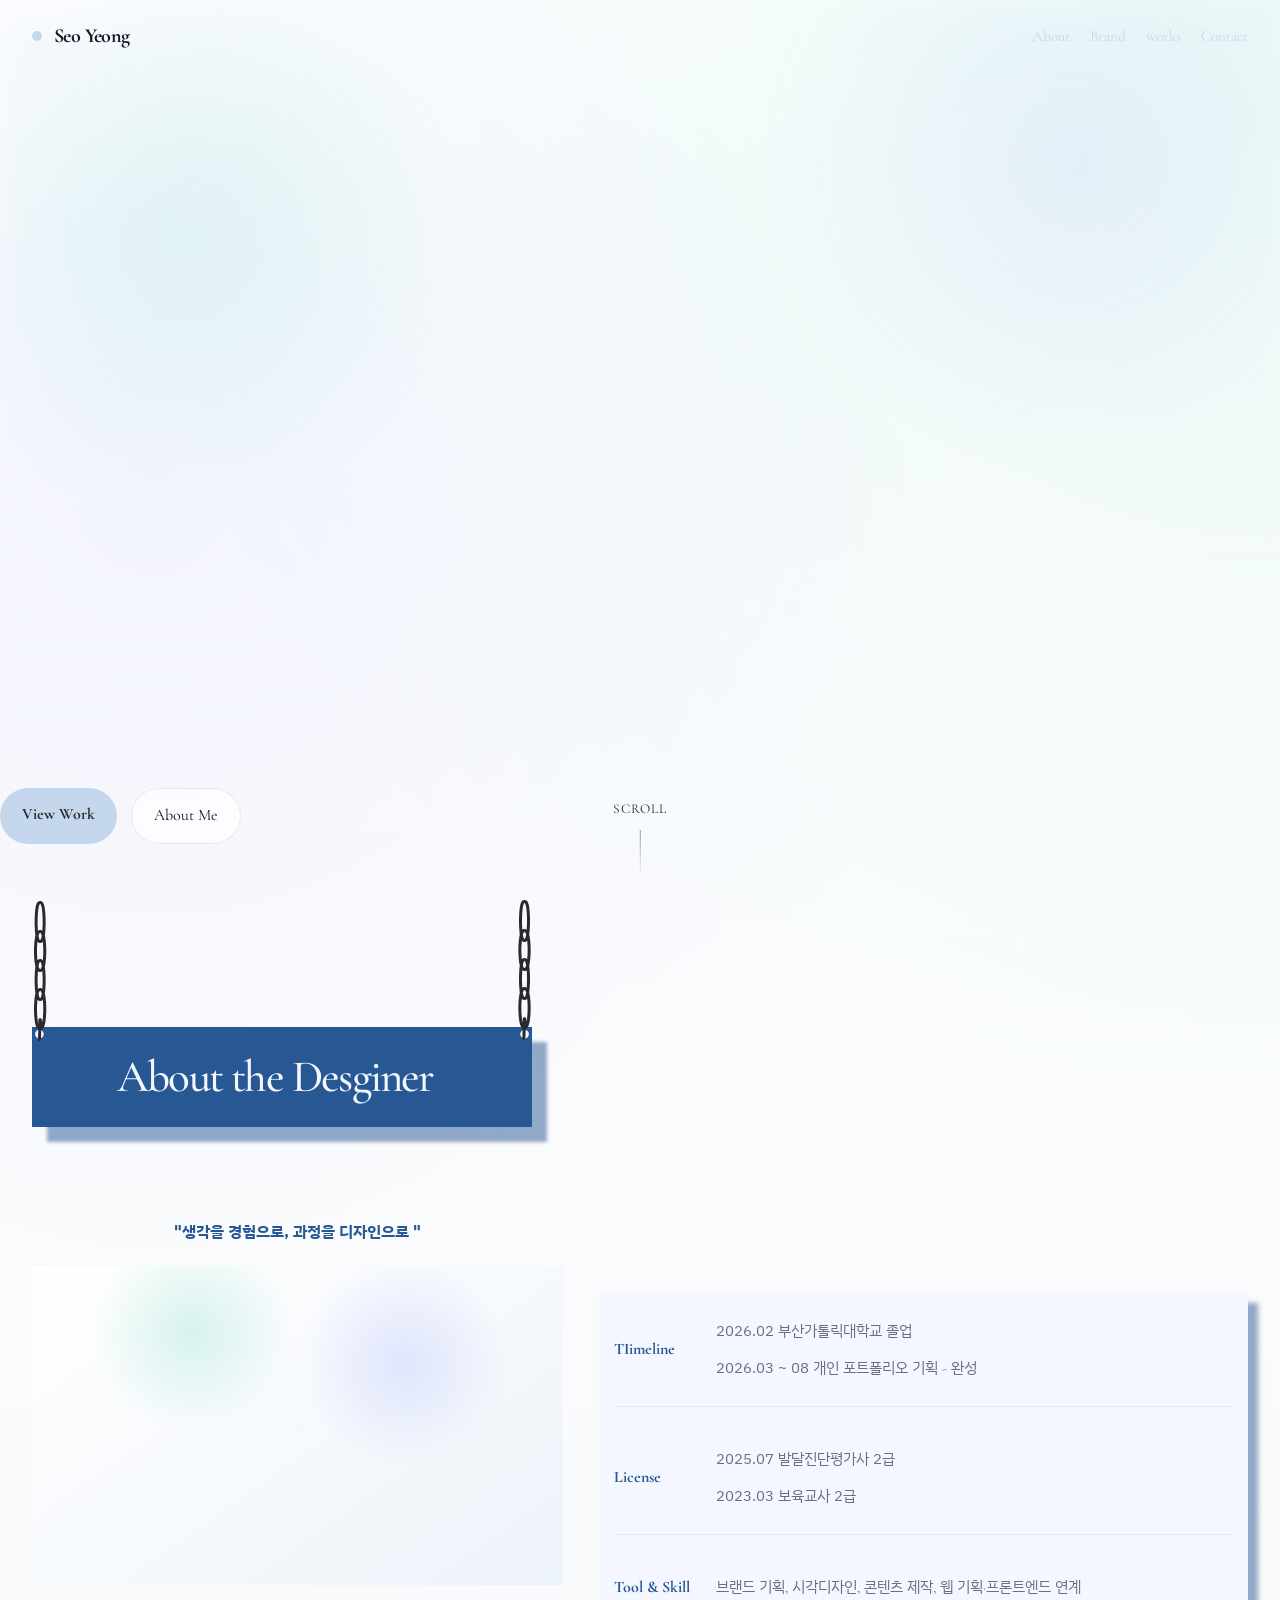
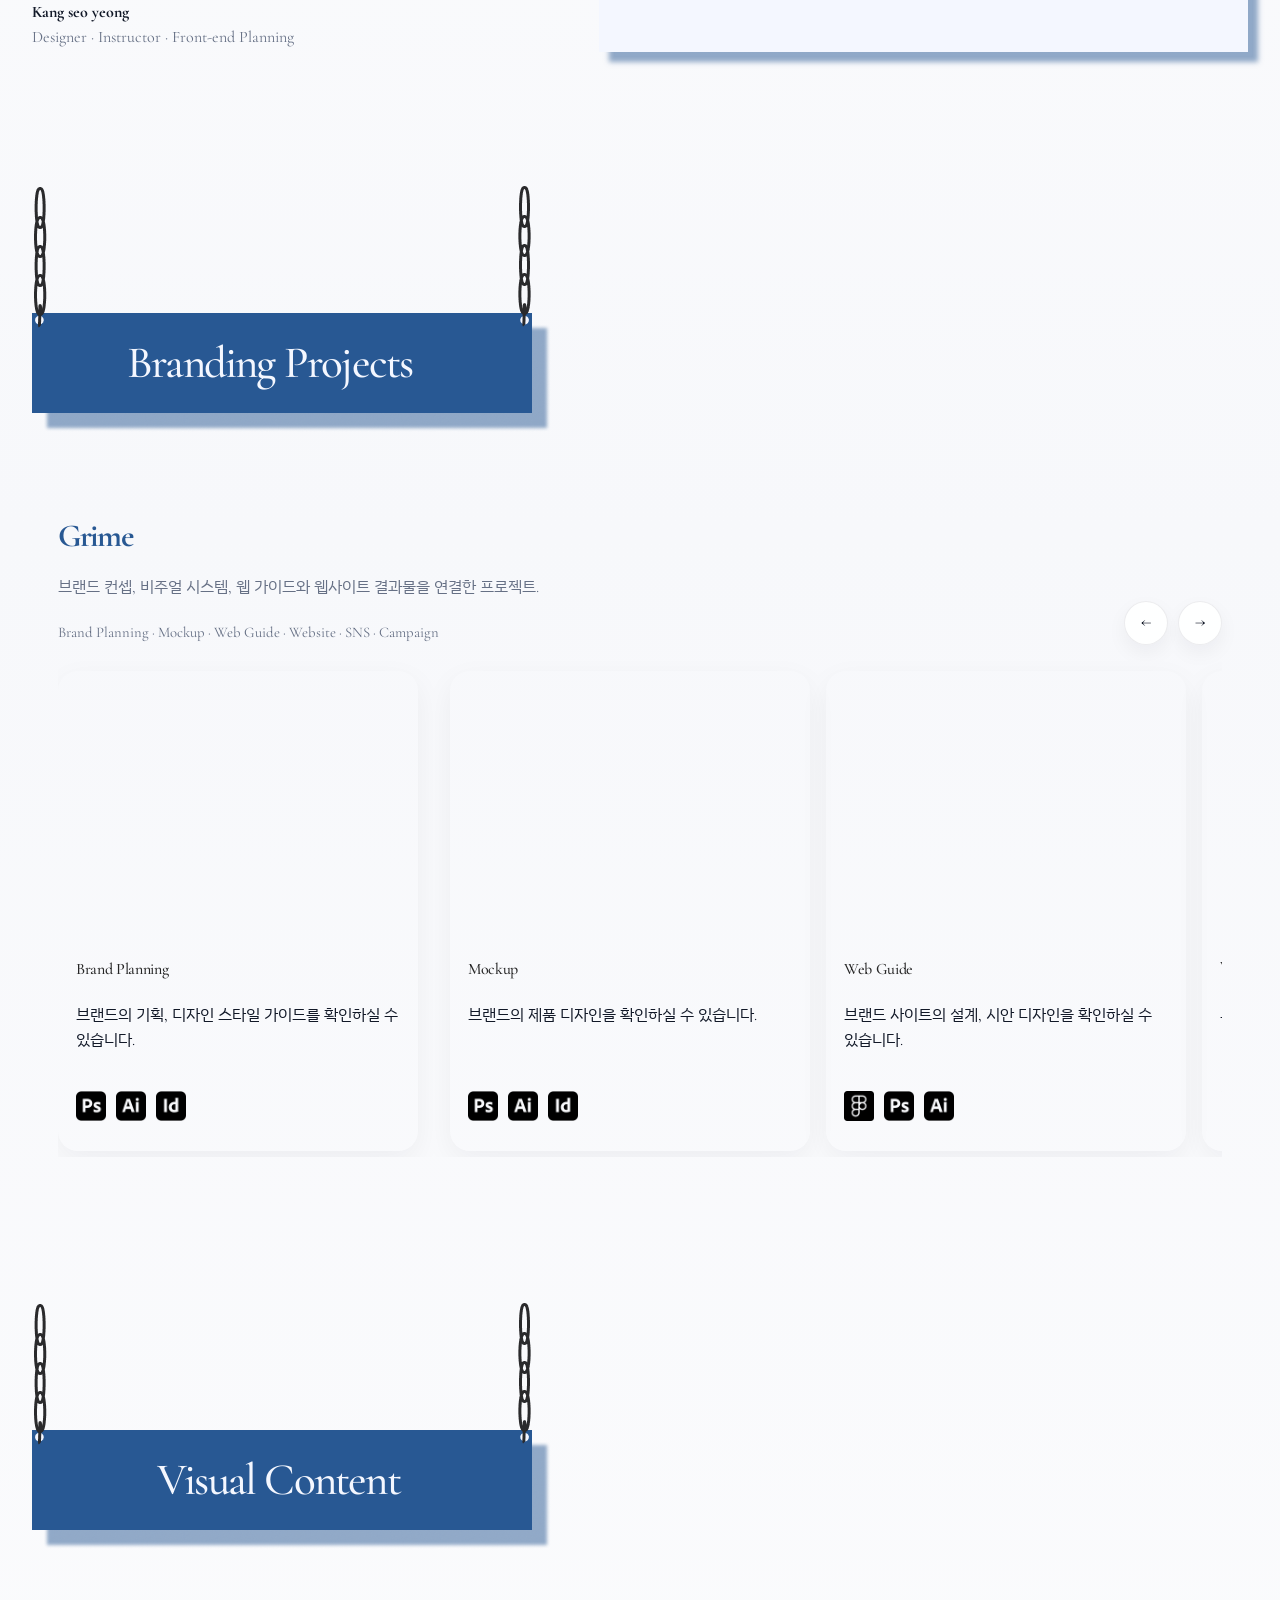
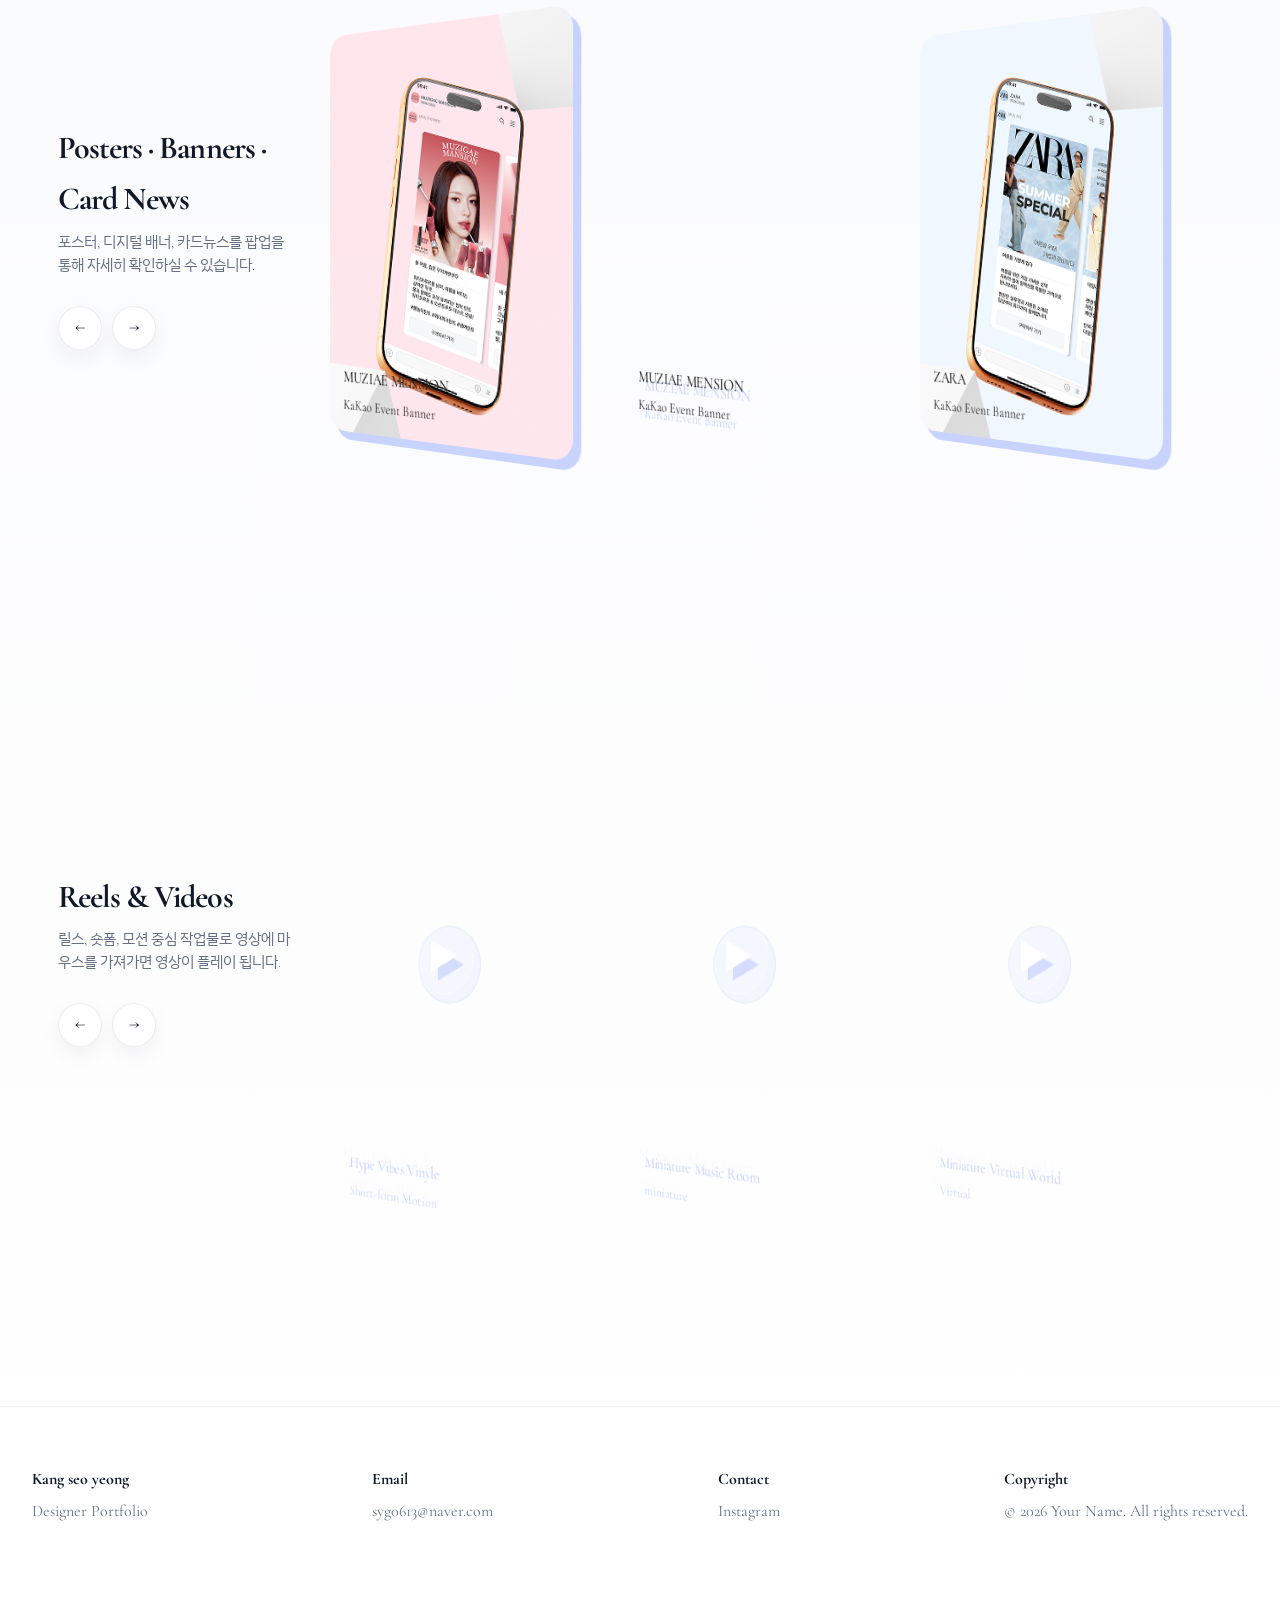
==== index.html @ 5f225614 "0812_3" ====
<!DOCTYPE html>
<html lang="ko">

<head>
  <meta charset="UTF-8" />
  <meta name="viewport" content="width=device-width, initial-scale=1.0" />
  <title>Portfolio</title>
  <link rel="shortcut icon" href="./assets/img/index/favicon.svg" type="image/x-icon">
  <link rel="stylesheet" href="assets/css/style.css">
  <link rel="preconnect" href="https://fonts.googleapis.com">
  <link rel="preconnect" href="https://fonts.gstatic.com" crossorigin>
  <link href="https://fonts.googleapis.com/css2?family=Cormorant+Garamond:ital,wght@0,300..700;1,300..700&family=IBM+Plex+Sans+KR&display=swap" rel="stylesheet">
</head>

<body>
  <header class="site-header" id="siteHeader">
    <nav class="nav">
      <a href="#hero" class="brand">Seo Yeong</a>
      <div class="nav-links">
        <a href="#about">About</a>
        <a href="#branding">Brand</a>
        <a href="#works">works</a>
        <a href="#contact">Contact</a>
      </div>
    </nav>
  </header>

  <main>
    <section class="hero" id="hero">
      <video class="hero-video" autoplay muted loop playsinline preload="metadata">
        <source src="./video/main.mp4" type="video/mp4" />
      </video>
      <div class="hero-inner">
        <div class="hero-actions">
          <a class="btn btn-primary" href="#branding">View Work</a>
          <a class="btn btn-secondary" href="#about">About Me</a>
        </div>
      </div>

      <div class="scroll-indicator">Scroll</div>
    </section>

    <section class="section" id="about">
      <div class="container">
        <div class="section-head reveal reveal-scale  title_bg">
          <div>
            <!-- <span class="eyebrow">이력과 기능을 함께 보여주는 소개 섹션</span> -->
            <h2>About the Desginer</h2>
          </div>
          <!-- <p>
            단순한 자기소개가 아니라, 경력·작업 방향·도구 역량을 동시에 보여줄 수 있도록 설계한 영역입니다.
          </p> -->
        </div>

        <div class="about-grid">
          <article class="card profile-card reveal reveal-left">
            <h4>"생각을 경험으로, 과정을 디자인으로 "</h4>
            <div class="profile-media" style="background:
                radial-gradient(circle at 30% 20%, rgba(50,199,161,0.18), transparent 22%),
                radial-gradient(circle at 70% 30%, rgba(123,140,255,0.18), transparent 24%),
                linear-gradient(145deg, #ffffff 0%, #edf3fa 100%);
                position: relative; overflow: hidden;">
              <div style="inset:18px; border:1px solid rgba(17,24,39,0.06); border-radius:22px;">
                
                <video class="thumb-video" autoplay loop muted playsinline preload="metadata">
                  <source src="./video/about.mp4" type="video/mp4" />
                </video>
              </div>
            </div>
            <div class="profile-body">
              <strong>Kang seo yeong</strong><br />
              <span style="color: var(--text-muted);">Designer · Instructor · Front-end Planning</span>
            </div>
          </article>
          <article class="card about-body reveal reveal-right">
            <div class="timeline">
              <div class="timeline-item">
                <div class="timeline-year">TIimeline</div>
                <div class="timeline-role">
                  <p><span>2026.02</span> 부산가톨릭대학교 졸업</p>
                  <p><span>2026.03 ~ 08</span> 개인 포트폴리오 기획 - 완성</p>
                </div>
              </div>
              <div class="timeline-item">
                <div class="timeline-year">License</div>
                <div class="timeline-role">
                  <p><span>2025.07</span> 발달진단평가사 <span>2</span>급</p>
                  <p><span>2023.03</span> 보육교사 <span>2</span>급</p>
                </div>
              </div>
              <div class="timeline-item">
                <div class="timeline-year">Tool & Skill</div>
                <div class="timeline-role">
                  <p>브랜드 기획, 시각디자인, 콘텐츠 제작, 웹 기획·프론트엔드 연계</p>
                </div>
              </div>
            </div>
          </article>
        </div>
      </div>
    </section>

    <section class="section" id="branding">
      <div class="container">
        <div class="section-head reveal reveal-scale title_bg">
          <div>
            <!-- <span class="eyebrow">브랜드별 한 줄 구성으로 세부 결과물을 미리 보기</span> -->
            <h2 class="title">Branding Projects</h2>
          </div>
          <!-- <p>
            각 브랜드마다 브랜드기획, 목업, 웹가이드, 웹사이트를 각각 별도 썸네일로 구성하고,
            한 줄 슬라이드 안에서 빠르게 훑어볼 수 있도록 재구성했습니다.
            <br>페이지 이동 후, 좀 더 자세한 작업 내용을 확인할 수 있습니다.
          </p> -->
        </div>

        <div class="brand-stack">
          <section class="card brand-row reveal reveal-scale">
            <div class="brand-info brand1_color">
              <!-- 브랜드별 색상  brand1_color-->

              <h3>Grime</h3>
              <p>
                브랜드 컨셉, 비주얼 시스템, 웹 가이드와 웹사이트 결과물을 연결한 프로젝트.
              </p>
              <!-- <div class="brand-meta">
                <span class="tag"><a href="#" target="_blank">Identity</a></span>
                <span class="tag"><a href="#" target="_blank">Design BX</a></span>
                <span class="tag"><a href="#" target="_blank">Web Guide</a></span>
                <span class="tag point-color"><a href="#" target="_blank">Web Site</a></span>
                <span class="tag"><a href="#" target="_blank">Video Guide</a></span>
                <span class="tag"><a href="#" target="_blank">App</a></span>
              </div> -->
            </div>

            <div>
              <div class="brand-slider-head">
                <span class="brand-slider-title">Brand Planning · Mockup · Web Guide · Website · SNS · Campaign</span>
                <div class="slider-controls">
                  <button class="slider-btn" type="button" data-slider-prev="brandTrack01">←</button>
                  <button class="slider-btn" type="button" data-slider-next="brandTrack01">→</button>
                </div>
              </div>
               <div class="brand-track slider-track" id="brandTrack01">
                <article class="thumb-card brand-thumb">
                  <a href="./brand_planning.html" target="_blank">
                    <video autoplay loop muted playsinline preload="metadata" src="./video/brand_planning.mp4"></video>

                    <!-- <a href="#" target="_blank">
                    <img src="assets/img/brand_thumbnail_sample.jpg" alt="brand">
                  </a> -->
                    <div class="thumb-overlay">
                      <strong>Brand Planning</strong>
                      <p class="thumb-explanation">브랜드의 기획, 디자인 스타일 가이드를 확인하실 수 있습니다.</p>
                      <p class="skills-icon">
                        <img src="./assets/img/index/photoshop.png" alt="icon">
                        <img src="assets/img/index/illustrator.png" alt="icon">
                        <img src="assets/img/index/indesign.png" alt="icon">
                      </p>
                    </div>
                </article>
                </a>
                <article class="thumb-card brand-thumb">
                  <!-- <video class="thumb-video" autoplay muted loop playsinline><source src="assets/brand-02-mockup.mp4" type="video/mp4" /></video> -->
                  <a href="./mockup.html" target="_blank">
                    <video autoplay loop muted playsinline preload="metadata" src="./video/mockup.mp4"></video>
                    <div class="thumb-overlay">
                      <strong>Mockup</strong>
                      <p class="thumb-explanation">브랜드의 제품 디자인을 확인하실 수 있습니다.</p>
                      <p class="skills-icon">
                        <img src="assets/img/index/photoshop.png" alt="icon">
                        <img src="assets/img/index/illustrator.png" alt="icon">
                        <img src="assets/img/index/indesign.png" alt="icon">
                      </p>
                    </div>
                  </a>
                </article>

                <article class="thumb-card brand-thumb">
                  <a href="./web_guide.html" target="_blank">
                    <video autoplay loop muted playsinline preload="metadata" src="./video/web_guide.mp4"></video>
                    <div class="thumb-overlay">
                      <strong>Web Guide</strong>
                      <p class="thumb-explanation">브랜드 사이트의 설계, 시안 디자인을 확인하실 수 있습니다.</p>
                      <p class="skills-icon">
                        <img src="assets/img/index/figma.png" alt="icon">
                        <img src="assets/img/index/photoshop.png" alt="icon">
                        <img src="assets/img/index/illustrator.png" alt="icon">
                      </p>
                    </div>
                  </a>
                </article>

                <article class="thumb-card brand-thumb">
                  <!-- <video class="thumb-video" autoplay muted loop playsinline><source src="assets/brand-02-site.mp4" type="video/mp4" /></video> -->
                  <a href="https://seoyeong0808.github.io/grime/" target="_blank">
                    <video  autoplay loop muted playsinline src="./video/web.mp4"></video>
                    <div class="thumb-overlay">
                      <strong>Website</strong>
                      <p class="thumb-explanation">브랜드 웹사이트를 확인하실 수 있습니다.</p>
                      <p class="skills-icon">
                        <img src="assets/img/index/html_icon.png" alt="icon">
                        <img src="assets/img/index/vs_code.png" alt="icon">
                      </p>
                    </div>
                    <div class="thumb-overlay"><strong></strong><span></span></div>
                  </a>
                </article>

                <article class="thumb-card brand-thumb">
                  <a href="https://seoyeong0808.github.io/grime.eng/" target="_blank">
                    <video  autoplay loop muted playsinline src="./video/web.mp4"></video>
                    <div class="thumb-overlay">
                      <strong>Website(Eng)</strong>
                      <p class="thumb-explanation">브랜드 영문웹사이트를 확인하실 수 있습니다.</p>
                      <p class="skills-icon">
                        <img src="assets/img/index/html_icon.png" alt="icon">
                        <img src="assets/img/index/vs_code.png" alt="icon">
                      </p>
                    </div>
                  </a>
                </article>
              </div>
            </div>
          </section>
        </div>
      </div>
    </section>

    <section class="section" id="works">
      <div class="container">
        <div class="section-head2 reveal reveal-scale title_bg">
          <div>
            <!-- <span class="eyebrow">포스터, 배너, 카드뉴스, 릴스·영상 작업을 구성/span> -->
            <h2 class="visual">Visual Content</h2>
          </div>
          <!-- <p>
            정지형 비주얼 작업은 한 줄 안에서 함께 보여주고, 영상 작업은 별도 행으로 분리해 흐름이 자연스럽도록 정리했습니다.
          </p> -->
        </div>

        <div class="works-stack">
          <section class="card work-row reveal reveal-scale">
            <div class="work-row-head">
              <div>
                <h3>Posters · Banners · Card News</h3>
                <p>포스터, 디지털 배너, 카드뉴스를 팝업을 통해 자세히 확인하실 수 있습니다.</p>
              </div>
              <div class="slider-controls">
                <button class="slider-btn" type="button" data-slider-prev="visualTrack">←</button>
                <button class="slider-btn" type="button" data-slider-next="visualTrack">→</button>
              </div>
            </div>
            <div class="thumb-track slider-track" id="visualTrack">
              <!-- poster / banner / cardnews / reels 모달 전용 큰 이미지는 data-modal-media="assets/img/원하는파일.jpg" 로 직접 지정 -->
              <!-- 카드별 모달 비율은 data-modal-ratio="가로 / 세로" 형식으로 지정: 예) 1200 / 628, 1 / 1, 9 / 16, 1080 / 1350 -->
              <article class="poster-thumb thumb-card" data-modal-type="poster"
                data-modal-label="Poster Project"
                data-modal-title="Poster Series A"
                data-modal-description="이벤트 홍보용 포스터 시리즈입니다. 타이포그래피와 무드 중심의 키비주얼 작업입니다." data-modal-role="Poster Design"
                data-modal-tools="Photoshop, Illustrator"
                data-modal-summary="전시/행사 성격의 키비주얼 포스터 시리즈입니다. 메인 타이포와 무드 중심 그래픽으로 메시지를 압축해 전달합니다."
                data-modal-meta1-label="Format" data-modal-meta1-value="A2 Poster / Digital Adaptation"
                data-modal-meta2-label="Client" data-modal-meta2-value="Brand Campaign" data-modal-meta3-label="Year"
                data-modal-meta3-value="2026" data-modal-meta4-label="Concept"
                data-modal-meta4-value="Bold Type / Minimal Mood" data-modal-tags="Typography, Campaign, Key Visual"
                data-modal-note-title="Editable Note"
                data-modal-note="이 영역은 포스터 전용 메모 박스입니다. 전시 개요, 인쇄 사양, 제작 포인트 등으로 자유롭게 수정하면 됩니다."
                data-modal-video="Poster motion teaser area" data-modal-link="https://example.com"
                data-modal-media="assets/img/banner/muz_poster.png" data-modal-ratio="3 / 4">
                <a href="./muz_banner.html" target="_blank">
                  <img src="assets/img/banner/muz_poster.png" alt="">
                  <video class="thumb-video" muted loop playsinline preload="metadata">
                  <source src="" type="video/mp4" />
                </video>
                <div class="thumb-overlay"><strong>MUZIAE MENSION</strong><span>KaKao Event Banner</span></div>
              </a>
              </article>

              <article class="poster-thumb thumb-card" data-modal-type="poster"
                data-modal-label="Poster Project"
                data-modal-title="Poster Series A"
                data-modal-description="이벤트 홍보용 포스터 시리즈입니다. 타이포그래피와 무드 중심의 키비주얼 작업입니다." data-modal-role="Poster Design"
                data-modal-tools="Photoshop, Illustrator"
                data-modal-summary="전시/행사 성격의 키비주얼 포스터 시리즈입니다. 메인 타이포와 무드 중심 그래픽으로 메시지를 압축해 전달합니다."
                data-modal-meta1-label="Format" data-modal-meta1-value="A2 Poster / Digital Adaptation"
                data-modal-meta2-label="Client" data-modal-meta2-value="Brand Campaign" data-modal-meta3-label="Year"
                data-modal-meta3-value="2026" data-modal-meta4-label="Concept"
                data-modal-meta4-value="Bold Type / Minimal Mood" data-modal-tags="Typography, Campaign, Key Visual"
                data-modal-note-title="Editable Note"
                data-modal-note="이 영역은 포스터 전용 메모 박스입니다. 전시 개요, 인쇄 사양, 제작 포인트 등으로 자유롭게 수정하면 됩니다."
                data-modal-video="Poster motion teaser area" data-modal-link="https://example.com"
                data-modal-media="assets/img/banner/muz_poster.png" data-modal-ratio="3 / 4">
                <a href="./muz_pdf.html" target="_blank">
                  <video class="thumb-video" autoplay loop muted playsinline preload="metadata">
                  <source src="./video/muz.mp4" type="video/mp4" />
                </video>
                <div class="thumb-overlay"><strong>MUZIAE MENSION</strong><span>KaKao Event Banner</span></div>
              </a>
              </article>

              <article class="poster-thumb thumb-card modal-card" data-modal-type="poster"
                data-modal-label="Poster"
                data-modal-title="Poster Series B" data-modal-description="브랜드 포스터 시리즈입니다."
                data-modal-role="Poster Design" data-modal-tools="Photoshop"
                data-modal-summary="브랜드 무드를 중심으로 전개한 포스터 시리즈입니다." data-modal-meta1-label="Format"
                data-modal-meta1-value="B1 / SNS Poster" data-modal-meta2-label="Client"
                data-modal-meta2-value="Brand Promotion" data-modal-meta3-label="Year" data-modal-meta3-value="2026"
                data-modal-meta4-label="Concept" data-modal-meta4-value="Graphic Mood"
                data-modal-tags="Poster, Branding" data-modal-note-title="Editable Note"
                data-modal-note="포스터 프로젝트 설명을 여기서 직접 바꿀 수 있습니다." data-modal-video="Poster preview"
                data-modal-link="https://example.com" data-modal-media="./assets/img/banner/zara_poster.png" data-modal-ratio="5 / 7">
                <a href="./zara_banner.html" target="_blank">
                  <img src="./assets/img/banner/zara_poster.png" alt="">
                  <video class="thumb-video" muted loop playsinline preload="metadata">
                  <source src="" type="video/mp4" />
                </video>
                <div class="thumb-overlay"><strong>ZARA</strong><span>KaKao Event Banner</span></div>
              </a>
              </article>

              <article class="poster-thumb thumb-card modal-card" data-modal-type="poster"
                data-modal-label="Poster"
                data-modal-title="Poster Series B" data-modal-description="브랜드 포스터 시리즈입니다."
                data-modal-role="Poster Design" data-modal-tools="Photoshop"
                data-modal-summary="브랜드 무드를 중심으로 전개한 포스터 시리즈입니다." data-modal-meta1-label="Format"
                data-modal-meta1-value="B1 / SNS Poster" data-modal-meta2-label="Client"
                data-modal-meta2-value="Brand Promotion" data-modal-meta3-label="Year" data-modal-meta3-value="2026"
                data-modal-meta4-label="Concept" data-modal-meta4-value="Graphic Mood"
                data-modal-tags="Poster, Branding" data-modal-note-title="Editable Note"
                data-modal-note="포스터 프로젝트 설명을 여기서 직접 바꿀 수 있습니다." data-modal-video="Poster preview"
                data-modal-link="https://example.com" data-modal-media="./assets/img/banner/zara_poster.png" data-modal-ratio="5 / 7">
                <a href="./zara_pdf.html" target="_blank">
                  <img src="" alt="">
                  <video class="thumb-video" autoplay loop muted playsinline preload="metadata">
                  <source src="./video/ZARA.mp4" type="video/mp4" />
                </video>
                <div class="thumb-overlay"><strong>ZARA</strong><span>KaKao Event Banner</span></div>
              </a>
              </article>

              <article class="ad-thumb thumb-card modal-card" data-modal-type="banner" data-modal-label="Banner Project" data-modal-title="Banner Set A"
                data-modal-description="디지털 배너 광고 세트입니다." data-modal-role="Banner Design"
                data-modal-tools="Photoshop, Figma" data-modal-summary="퍼포먼스 배너와 SNS용 변형 소재를 함께 설계한 배너 세트입니다."
                data-modal-meta1-label="Platform" data-modal-meta1-value="Meta / Web / App"
                data-modal-meta2-label="Campaign" data-modal-meta2-value="Seasonal Promotion"
                data-modal-meta3-label="Size" data-modal-meta3-value="1080x1080 / 1200x628"
                data-modal-meta4-label="Placement" data-modal-meta4-value="Feed / Display / Landing"
                data-modal-tags="Banner, Performance, SNS" data-modal-note-title="Editable Note"
                data-modal-note="배너는 플랫폼, 사이즈, CTA 방향 등을 이 박스에서 자유롭게 수정하면 됩니다." data-modal-video="Banner motion preview"
                data-modal-link="https://example.com" data-modal-media="" data-modal-ratio="1200 / 628">
                <img src="./assets/img/ticket/ticket_id.jpg" alt="">
                <div class="thumb-overlay"><strong>CxM Ticket</strong><span>Ticket ID Card</span></div>
              </article>

              <article class="ad-thumb thumb-card modal-card" data-modal-type="banner" data-modal-label="Banner" data-modal-title="Banner Set B"
                data-modal-description="프로모션 웹 배너 세트입니다." data-modal-role="Banner Design" data-modal-tools="Photoshop"
                data-modal-summary="웹 프로모션 메인/서브 배너 세트입니다." data-modal-meta1-label="Platform"
                data-modal-meta1-value="Website" data-modal-meta2-label="Campaign" data-modal-meta2-value="Promotion"
                data-modal-meta3-label="Size" data-modal-meta3-value="PC / Mobile Responsive"
                data-modal-meta4-label="Placement" data-modal-meta4-value="Hero / Mid Banner"
                data-modal-tags="Banner, Web" data-modal-note-title="Editable Note"
                data-modal-note="배너 프로젝트 설명을 이 텍스트로 바꾸면 됩니다." data-modal-video="Banner motion preview"
                data-modal-link="https://example.com" data-modal-media="assets/img/banner_sample.jpeg">
                <video class="thumb-video" muted loop playsinline preload="metadata">
                  <source src="assets/video/ad_sample_01.mp4" type="video/mp4" />
                </video>
                <div class="thumb-overlay"><strong>Banner Set B</strong><span>Web Promotion</span></div>
              </article>
            </div>
          </section>

          <section class="card work-row reveal reveal-scale">
            <div class="work-row-head">
              <div>
                <h3>Reels & Videos</h3>
                <p>릴스, 숏폼, 모션 중심 작업물로 영상에 마우스를 가져가면 영상이 플레이 됩니다.</p>
              </div>
              <div class="slider-controls">
                <button class="slider-btn" type="button" data-slider-prev="videoTrack">←</button>
                <button class="slider-btn" type="button" data-slider-next="videoTrack">→</button>
              </div>
            </div>
            <div class="thumb-track slider-track" id="videoTrack">
              <article class="reels-thumb thumb-card modal-card" data-modal-type="reels"
                data-modal-title="Hype Vibes Vinyle"
                data-modal-description="앨범의 분위기와 감성을 바이닐에 담아 하나의 시각적 경험으로 표현했습니다."
                data-modal-role="Motion Design / Reel Editing"
                data-modal-tools="ChatGPT Capcut"
                data-modal-meta1-label="Format" data-modal-meta1-value="9:16 Vertical"
                data-modal-meta2-label="Duration" data-modal-meta2-value="10 sec"
                data-modal-tags="Reels, Short-form, Motion"
                data-modal-note-title="Editable Note"
                data-modal-note="앨범이 가진 분위기와 감성을 바이닐이라는 아날로그 매체에 담아, 음악의 이미지를 시각적으로 표현했습니다."
                data-modal-link="https://example.com"
                data-modal-media="./video/hype_vibes.mp4" data-modal-ratio="9 / 16">
                <video class="thumb-video" muted loop playsinline preload="metadata">
                  <source src="./video/hype_vibes.mp4" type="video/mp4" />
                </video>
                <div class="thumb-play-button" aria-hidden="true">
                  <span class="thumb-play-icon"></span>
                </div>
                <div class="thumb-overlay white">
                  <strong>Hype Vibes Vinyle</strong>
                  <span>Short-form Motion</span>
                </div>
              </article>

              <article class="reels-thumb thumb-card modal-card" data-modal-type="reels"
                data-modal-title="Miniature Music Room"
                data-modal-description="나의 취향을 담은 작은 음악 공간을 미니어처로 표현했습니다."
                data-modal-role="Campaign Motion"
                data-modal-tools="ChatGPT Capcut"
                data-modal-meta1-label="Format" data-modal-meta1-value="9:16 Vertical"
                data-modal-meta2-label="Duration" data-modal-meta2-value="12 sec"
                data-modal-tags="Miniature, Music, room"
                data-modal-note-title="Editable Note"
                data-modal-note="음악을 하나의 공간으로 표현하고, 작은 미니어처 룸을 통해 개인의 취향과 감성을 시각화했습니다."
                data-modal-link="https://example.com"
                data-modal-media="./video/miniature_music_room.mp4">
                <video class="thumb-video" muted loop playsinline preload="metadata">
                  <source src="./video/miniature_music_room.mp4" type="video/mp4" />
                </video>
                <div class="thumb-play-button" aria-hidden="true">
                  <span class="thumb-play-icon"></span>
                </div>
                <div class="thumb-overlay white">
                  <strong>Miniature Music Room</strong>
                  <span>miniature</span>
                </div>
              </article>

              <article class="reels-thumb thumb-card modal-card" data-modal-type="reels"
                data-modal-title="Miniature Virtual World"
                data-modal-description="만약 자판기가 상품 대신 세계를 판매한다면 어떨까? 캡슐 속에 담긴 가상세계를 통해 일상의 사물을 새로운 상상으로 재해석한 숏폼 콘텐츠"
                data-modal-role="Concept Film"
                data-modal-tools="ChatGPT Capcut"
                data-modal-meta1-label="Concept Film" data-modal-meta1-value="9:16 Vertical"
                data-modal-meta2-label="Duration" data-modal-meta2-value="10 sec"
                data-modal-tags="virtual, world, fantasy"
                data-modal-note-title="Editable Note"
                data-modal-note="익숙한 자판기를 '세계를 선택하는 장치'로 재해석하여, 미니어처 가상도시가 담긴 캡슐이라는 설정을 시각화했다."
                data-modal-link="https://example.com"
                data-modal-media="./video/Miniature_Virtual _World.mp4">
                <video class="thumb-video" muted loop playsinline preload="metadata">
                  <source src="./video/Miniature_Virtual _World.mp4" type="video/mp4" />
                </video>
                <div class="thumb-play-button" aria-hidden="true">
                  <span class="thumb-play-icon"></span>
                </div>
                <div class="thumb-overlay white">
                  <strong>Miniature Virtual World</strong>
                  <span>Virtual</span>
                </div>
              </article>

              <article class="reels-thumb thumb-card modal-card" data-modal-type="reels"
                data-modal-title="Reel Project D"
                data-modal-description="광고성 메시지를 중심으로 한 모션 릴스입니다."
                data-modal-role="Ad Motion"
                data-modal-tools="Premiere Pro"
                data-modal-meta1-label="Format" data-modal-meta1-value="9:16 Vertical"
                data-modal-meta2-label="Duration" data-modal-meta2-value="20 sec"
                data-modal-tags="Ad Motion, Short-form"
                data-modal-note-title="Editable Note"
                data-modal-note="광고 릴스 D 설명을 수정하세요."
                data-modal-link="https://example.com"
                data-modal-media="assets/video/Reels_sample_01.mp4">
                <video class="thumb-video" muted loop playsinline preload="metadata">
                  <source src="assets/video/Reels_sample_01.mp4" type="video/mp4" />
                </video>
                <div class="thumb-play-button" aria-hidden="true">
                  <span class="thumb-play-icon"></span>
                </div>
                <div class="thumb-overlay">
                  <strong>Reel Project D</strong>
                  <span>Ad Motion</span>
                </div>
              </article>

              <article class="reels-thumb thumb-card modal-card" data-modal-type="reels"
                data-modal-title="Reel Project E"
                data-modal-description="브랜드 인트로 성격의 영상 작업입니다."
                data-modal-role="Intro Motion"
                data-modal-tools="Premiere Pro"
                data-modal-meta1-label="Format" data-modal-meta1-value="9:16 Vertical"
                data-modal-meta2-label="Duration" data-modal-meta2-value="08 sec"
                data-modal-tags="Intro, Reels"
                data-modal-note-title="Editable Note"
                data-modal-note="인트로 릴스 E에 대한 설명입니다."
                data-modal-link="https://example.com"
                data-modal-media="assets/video/Reels_sample_01.mp4">
                <video class="thumb-video" muted loop playsinline preload="metadata">
                  <source src="assets/video/Reels_sample_01.mp4" type="video/mp4" />
                </video>
                <div class="thumb-play-button" aria-hidden="true">
                  <span class="thumb-play-icon"></span>
                </div>
                <div class="thumb-overlay">
                  <strong>Reel Project E</strong>
                  <span>Brand Intro</span>
                </div>
              </article>

              <article class="reels-thumb thumb-card modal-card" data-modal-type="reels"
                data-modal-title="Reel Project F"
                data-modal-description="브랜드 인트로 영상 확장 버전입니다."
                data-modal-role="Motion Design"
                data-modal-tools="Premiere Pro"
                data-modal-meta1-label="Format" data-modal-meta1-value="9:16 Vertical"
                data-modal-meta2-label="Duration" data-modal-meta2-value="18 sec"
                data-modal-tags="Brand Intro, Reel"
                data-modal-note-title="Editable Note"
                data-modal-note="릴스 F 전용 설명 영역입니다."
                data-modal-link="https://example.com"
                data-modal-media="assets/video/Reels_sample_01.mp4">
                <video class="thumb-video" muted loop playsinline preload="metadata">
                  <source src="assets/video/Reels_sample_01.mp4" type="video/mp4" />
                </video>
                <div class="thumb-play-button" aria-hidden="true">
                  <span class="thumb-play-icon"></span>
                </div>
                <div class="thumb-overlay">
                  <strong>Reel Project F</strong>
                  <span>Brand Intro</span>
                </div>
              </article>
              <!-- <article class="reels-thumb thumb-card modal-card" data-modal-title="Reel Project F"
                data-modal-description="브랜드 인트로 영상입니다." data-modal-role="Motion Design / Short-form"
                data-modal-tools="Premiere Pro, AI Video" data-modal-video="Reel preview area"
                data-modal-link="https://example.com">
                <video class="thumb-video" muted loop playsinline preload="metadata">
                  <source src="assets/video/Reels_sample_01.mp4" type="video/mp4" />
                </video>
                <div class="thumb-play-button" aria-hidden="true">
                  <span class="thumb-play-icon"></span>
                </div>
                <div class="thumb-overlay">
                  <strong>Reel Project F</strong>
                  <span>Brand Intro</span>
                </div>
              </article> -->
            </div>
          </section>
        </div>
      </div>
    </section>
  </main>

  <footer class="site-footer" id="contact">
    <div class="footer-grid">
      <div><strong>Kang seo yeong</strong><span>Designer Portfolio</span></div>
      <div><strong>Email</strong><a href="mailto:hello@example.com">syg0613@naver.com</a></div>
      <div><strong>Contact</strong><span>Instagram</span></div>
      <div><strong>Copyright</strong><span>© 2026 Your Name. All rights reserved.</span></div>
    </div>
  </footer>


  <div class="modal" id="portfolioModal" aria-hidden="true" role="dialog" aria-modal="true">
    <div class="modal-dialog">
      <button class="modal-close" type="button" aria-label="닫기">✕</button>
      <div class="modal-content">
        <div class="modal-gallery">
          <div class="modal-hero-wrap">
            <button class="modal-nav modal-nav-prev" id="modalPrev" type="button" aria-label="이전 이미지">←</button>
            <div class="modal-hero-media" id="modalHeroMedia">Main Preview</div>
            <button class="modal-nav modal-nav-next" id="modalNext" type="button" aria-label="다음 이미지">→</button>
            <div class="modal-page-indicator" id="modalPageIndicator">1 / 1</div>
          </div>
          <div class="modal-thumbs" id="modalThumbs">
            <div class="modal-thumb">Mockup 01</div>
            <div class="modal-thumb">Mockup 02</div>
            <div class="modal-thumb">Wireframe</div>
          </div>
        </div>

        <div class="modal-body" id="modalDynamicBody"></div>
      </div>
    </div>
  </div>

  <!-- ===== Modal layout templates: poster / banner / cardnews / reels 를 각각 직접 수정하세요 ===== -->
  <template id="modalTemplatePoster">
    <span class="modal-type-badge" data-field="badgeLabel">Poster Project</span>
    <div class="modal-summary-card">
      <strong data-field="title">Project Title</strong>
      <p data-field="description">Project description</p>
    </div>
    <div class="modal-meta-grid">
      <div class="modal-meta-card">
        <strong>Role</strong>
        <span data-field="role">Poster Design</span>
      </div>
      <div class="modal-meta-card">
        <strong>Tools</strong>
        <span data-field="tools">Photoshop, Illustrator</span>
      </div>

      <div>
        <strong style="display:block; margin-bottom:10px;">Keywords</strong>
        <div class="modal-tag-list" data-list="tags"></div>
      </div>


    </div>
  </template>

  <template id="modalTemplateBanner">
    <span class="modal-type-badge" data-field="badgeLabel">Banner Project</span>
    <div class="modal-summary-card">
      <strong data-field="title">Project Title</strong>
      <p data-field="description">Project description</p>
    </div>
    <div class="modal-meta-grid">
      <div class="modal-meta-card">
        <strong>Role</strong>
        <span data-field="role">Banner Design</span>
      </div>
      <div class="modal-meta-card">
        <strong>Tools</strong>
        <span data-field="tools">Photoshop, Figma</span>
      </div>

    </div>

    <div>
      <strong style="display:block; margin-bottom:10px;">Keywords</strong>
      <div class="modal-tag-list" data-list="tags"></div>
    </div>

  </template>

  <template id="modalTemplateCardnews">
    <span class="modal-type-badge" data-field="badgeLabel">Card News Project</span>
    <div class="modal-summary-card">
      <strong data-field="title">Project Title</strong>
      <p data-field="description">Project description</p>
    </div>

    <div class="modal-meta-card">
      <strong>Tools</strong>
      <span data-field="tools">Photoshop, Figma</span>
    </div>

    </div>

    <div>
      <strong style="display:block; margin-bottom:10px;">Keywords</strong>
      <div class="modal-tag-list" data-list="tags"></div>
    </div>

    <div class="modal-actions">
      <!-- <a class="modal-link" id="modalLink" href="#" target="_blank" rel="noreferrer noopener">Visit Website</a> -->
      <a class="modal-action-link" id="modalSubLink" href="#" target="_blank" rel="noreferrer noopener">View
        Campaign</a>
    </div>
  </template>

  <template id="modalTemplateReels">
    <span class="modal-type-badge" data-field="badgeLabel">Reels · Video Project</span>
    <div class="modal-summary-card">
      <strong data-field="title">Project Title</strong>
      <p data-field="description">Project description</p>
    </div>
    <div class="modal-meta-grid">
      <div class="modal-meta-card">
        <strong>Role</strong>
        <span data-field="role">Motion Design</span>
      </div>
      <div class="modal-meta-card">
        <strong>Tools</strong>
        <span data-field="tools">Premiere Pro, After Effects</span>
      </div>
      <div class="modal-meta-card">
        <strong data-field="meta1Label">Format</strong>
        <span data-field="meta1Value">9:16 Reel</span>
      </div>
      <div class="modal-meta-card">
        <strong data-field="meta2Label">Duration</strong>
        <span data-field="meta2Value">15s</span>
      </div>
    </div>
    <div>
      <strong style="display:block; margin-bottom:10px;">Keywords</strong>
      <div class="modal-tag-list" data-list="tags"></div>
    </div>
    <div class="modal-note-box">
      <strong data-field="noteTitle">Editable Note</strong>
      <p data-field="note">릴스/영상 프로젝트에 대한 설명, 연출 포인트, 업로드 채널 등을 자유롭게 수정하세요.</p>
    </div>
    <div class="modal-actions">
      <a class="modal-link" id="modalLink" href="#" target="_blank" rel="noreferrer noopener">View Project</a>
      <a class="modal-action-link" id="modalSubLink" href="#" target="_blank" rel="noreferrer noopener">Open Channel</a>
    </div>
  </template>

  <template id="modalTemplateDefault">
    <span class="modal-type-badge" data-field="badgeLabel">Project Detail</span>
    <div class="modal-summary-card">
      <strong data-field="title">Project Title</strong>
      <p data-field="description">Project description</p>
    </div>
    <div class="modal-meta-grid">
      <div class="modal-meta-card">
        <strong>Role</strong>
        <span data-field="role">Role information</span>
      </div>
      <div class="modal-meta-card">
        <strong>Tools</strong>
        <span data-field="tools">Tool information</span>
      </div>
      <div class="modal-meta-card">
        <strong data-field="meta1Label">Info 01</strong>
        <span data-field="meta1Value">Value 01</span>
      </div>
      <div class="modal-meta-card">
        <strong data-field="meta2Label">Info 02</strong>
        <span data-field="meta2Value">Value 02</span>
      </div>
    </div>
    <div class="modal-note-box">
      <strong>Summary</strong>
      <p data-field="summary">Summary text</p>
    </div>
    <div>
      <strong style="display:block; margin-bottom:10px;">Keywords</strong>
      <div class="modal-tag-list" data-list="tags"></div>
    </div>
    <div class="modal-note-box">
      <strong data-field="noteTitle">Editable Note</strong>
      <p data-field="note">Write any note here.</p>
    </div>
    <div class="modal-actions">
      <a class="modal-link" id="modalLink" href="#" target="_blank" rel="noreferrer noopener">Visit Website</a>
      <a class="modal-action-link" id="modalSubLink" href="#" target="_blank" rel="noreferrer noopener">View Detail</a>
    </div>
  </template>

  <script src="assets/js/script.js"></script>


</body>

</html>
---- assets/css/style.css ----
:root {
  --bg: #f7f8fb;
  --bg-soft: #ffffff;
  --surface: rgba(255, 255, 255, 0.82);
  --surface-strong: rgba(255, 255, 255, 0.96);
  --text: #111827;
  --text-muted: #667085;
  --line: rgba(17, 24, 39, 0.09);
  --accent: #32c7a1;
  --accent-2: #7b8cff;
  --shadow: 0 18px 50px rgba(15, 23, 42, 0.08);
  --radius-lg: 28px;
  --radius-md: 20px;
  --radius-sm: 14px;
  --container: min(1600px, calc(100% - 64px));
  --transition: 320ms cubic-bezier(.2, .8, .2, 1);
  --nav-h: 84px;
}

* {
  box-sizing: border-box;
}

html {
  scroll-behavior: auto;
}


body {
  margin: 0;
  font-family: "Cormorant Garamond","IBM Plex Sans KR",-apple-system, BlinkMacSystemFont, "Segoe UI", Roboto, "Noto Sans KR", sans-serif;
  background:
    radial-gradient(circle at top right, rgba(50, 199, 161, 0.09), transparent 24%),
    radial-gradient(circle at 12% 10%, rgba(123, 140, 255, 0.08), transparent 18%),
    linear-gradient(180deg, #ffffff 0%, #f7f8fb 44%, #ffffff 100%);
  color: var(--text);
  line-height: 1.6;
  overflow-x: hidden;
}

img,
video {
  display: block;
  max-width: 100%;
}

a {
  color: inherit;
  text-decoration: none;
}

button {
  font: inherit;
}

.container {
  width: var(--container);
  margin: 0 auto;
}

.section {
  padding: 0 0 120px;
  position: relative;
  scroll-margin-top: calc(var(--nav-h) + 24px);
}

.eyebrow {
  display: inline-flex;
  align-items: center;
  gap: 8px;
  padding: 8px 14px;
  border: 1px solid var(--line);
  border-radius: 999px;
  color: #111827;
  font-size: 0.875rem;
  letter-spacing: 0.02em;
  background: rgba(255, 255, 255, 0.72);
  /* background: #86ecd0; */
  backdrop-filter: blur(10px);
  box-shadow: 0 8px 20px rgba(15, 23, 42, 0.04);
}

.section-head {
  display: flex;
  justify-content: space-between;
  align-items: end;
  gap: 24px;
  margin-bottom: 40px;
}

.section-head h2 {
  margin: 25px 0 0;
  font-family: "Cormorant Garamond", serif;
  color: #F4F7FF;
  font-weight: 500;
  font-size: clamp(40px, 5vw, 45px);
  line-height: 1.4;
  letter-spacing: -0.04em;
  padding-left: clamp(20px, 10vw, 85px);
  padding-bottom: 50px;
}
.section-head h2.title{
  padding-left: 95px;
}
.section-head2 h2{
  margin: 25px 40px 0;
  font-family: "Cormorant Garamond", serif;
  color: #F4F7FF;
  font-weight: 500;
  font-size: clamp(40px, 5vw, 45px);
  line-height: 1.4;
  letter-spacing: -0.04em;
  padding-left: clamp(20px, 10vw, 85px);
  padding-bottom: 50px;
}
.section-head p {
  max-width: 540px;
  color: var(--text-muted);
  margin: 0;
}

.site-header {
  position: fixed;
  inset: 0 0 auto 0;
  z-index: 50;
  padding: 18px 0;
  transition:
    background var(--transition),
    border-color var(--transition),
    backdrop-filter var(--transition),
    box-shadow var(--transition);
}

.site-header.scrolled {
  background: rgba(255, 255, 255, 0.78);
  border-bottom: 1px solid rgba(17, 24, 39, 0.06);
  backdrop-filter: blur(16px);
  box-shadow: 0 10px 30px rgba(15, 23, 42, 0.05);
}

.nav {
  width: var(--container);
  max-width: 1600px;
  margin: 0 auto;
  display: flex;
  align-items: center;
  justify-content: space-between;
  gap: 20px;
}

.brand {
  font-weight: 700;
  letter-spacing: -0.03em;
  font-size: 20px;
  display: inline-flex;
  align-items: center;
  gap: 12px;
}

.brand::before {
  content: "";
  width: 10px;
  height: 10px;
  border-radius: 999px;
  background: #C5D7ED;
  box-shadow: 0 20px 34px rgba(157, 174, 202, 50%);
}

.nav-links {
  display: flex;
  gap: 20px;
  align-items: center;
  color: #C5D7ED;
  font-size: 0.95rem;
}

.nav-links a {
  position: relative;
  padding: 6px 0;
  transition: color var(--transition), transform var(--transition);
}

.nav-links a::after {
  content: "";
  position: absolute;
  left: 0;
  bottom: 0;
  width: 100%;
  height: 1px;
  background: linear-gradient(90deg, var(--accent), transparent);
  transform: scaleX(0);
  transform-origin: left;
  transition: transform var(--transition);
}

.nav-links a:hover,
.nav-links a:focus-visible {
  color: var(--text);
  transform: translateY(-1px);
}

.nav-links a:hover::after,
.nav-links a:focus-visible::after {
  transform: scaleX(1);
}

.hero {
  min-height: 100svh;
  display: grid;
  align-items: end;
  padding: 118px 0 56px;
  position: relative;
  overflow: clip;
  isolation: isolate;
}

.hero::before {
  content: "";
  position: absolute;
  inset: 0;
  background:
    radial-gradient(circle at 14% 26%, rgba(50, 199, 161, 0.11), transparent 22%),
    radial-gradient(circle at 84% 18%, rgba(123, 140, 255, 0.10), transparent 24%);
  filter: blur(10px);
  pointer-events: none;
  animation: heroGlow 10s ease-in-out infinite alternate;
}

.hero-video {
  position: absolute;
  inset: 0;
  width: 100%;
  height: 100%;
  object-fit: cover;
  /* opacity: 0.08; */
  /* filter: saturate(1.02) contrast(1.02);
      transform: scale(1.05);
      animation: heroVideoFloat 16s ease-in-out infinite alternate;
      background:
        radial-gradient(circle at 20% 20%, rgba(50, 199, 161, 0.10), transparent 26%),
        radial-gradient(circle at 78% 24%, rgba(123, 140, 255, 0.12), transparent 24%),
        linear-gradient(135deg, #ffffff 0%, #f4f7fb 52%, #eef3fb 100%); */
}

/* .hero-overlay {
      position: absolute;
      inset: 0;
      background:
        linear-gradient(to bottom, rgba(255, 255, 255, 0.16), rgba(247, 248, 251, 0.92)),
        linear-gradient(112deg, rgba(255, 255, 255, 0.88) 12%, rgba(255, 255, 255, 0.30) 50%, rgba(247, 248, 251, 0.86) 100%);
    } */

.hero-gridline {
  position: absolute;
  inset: 0;
  background-image:
    linear-gradient(rgba(17, 24, 39, 0.04) 1px, transparent 1px),
    linear-gradient(90deg, rgba(17, 24, 39, 0.04) 1px, transparent 1px);
  background-size: 72px 72px;
  opacity: 0.35;
  mask-image: linear-gradient(to bottom, rgba(0, 0, 0, 0.9), transparent 84%);
  pointer-events: none;
}

.hero-inner {
  position: relative;
  z-index: 1;
  width: min(1600px, calc(100% - 64px));
  margin: 0 auto;
  display: grid;
  grid-template-columns: minmax(520px, 0.9fr) minmax(760px, 1.1fr);
  gap: 56px;
  align-items: center;
  justify-content: center;
}

.hero-copy {
  max-width: 680px;
  width: 100%;
  position: relative;
  z-index: 2;
  justify-self: stretch;
  text-align: left;
  padding-left: 0;
}

.hero-copy h1 {
  margin: 16px 0 20px;
  font-size: clamp(4.2rem, 7.2vw, 7.9rem);
  line-height: 0.88;
  letter-spacing: -0.085em;
  max-width: 7.4ch;
  text-wrap: balance;
}

.hero-line {
  display: block;
  overflow: hidden;
}

.hero-line>span {
  display: inline-block;
  line-height: 1.1em;
  transform: translateY(112%);
  opacity: 0;
  animation: heroLineUp 900ms cubic-bezier(.2, .8, .2, 1) forwards;
}

.hero-line:nth-child(1)>span {
  animation-delay: 120ms;
}

.hero-line:nth-child(2)>span {
  animation-delay: 250ms;
}

.hero-line:nth-child(3)>span {
  animation-delay: 380ms;
}

.hero-copy p {
  max-width: 52ch;
  color: var(--text-muted);
  font-size: clamp(1rem, 1.45vw, 1.14rem);
  margin: 0 0 32px;
  opacity: 0;
  transform: translateY(18px);
  animation: heroFadeUp 900ms cubic-bezier(.2, .8, .2, 1) 620ms forwards;
}

.hero-actions {
  display: flex;
  gap: 14px;
  flex-wrap: wrap;
  opacity: 0;
  transform: translateY(18px);
  animation: heroFadeUp 900ms cubic-bezier(.2, .8, .2, 1) 760ms forwards;
}

.btn {
  appearance: none;
  border: 0;
  border-radius: 999px;
  padding: 14px 22px;
  cursor: pointer;
  transition: transform var(--transition), opacity var(--transition), background var(--transition), border-color var(--transition), box-shadow var(--transition);
}

.btn:hover {
  transform: translateY(-2px);
}

.btn-primary {
  background: #C5D7ED;
  color: #2A2A2C;
  font-weight: 700;
  /*box-shadow: 0 14px 30px rgba(50, 199, 161, 0.18);*/
}

.btn-primary:hover {
  box-shadow: 0 20px 34px rgba(157, 174, 202, 50%);
}

.btn-secondary {
  background: rgba(255, 255, 255, 0.7);
  color: var(--text);
  border: 1px solid rgba(17, 24, 39, 0.08);
  backdrop-filter: blur(12px);
}

.hero-visual {
  position: relative;
  min-height: 720px;
  width: 100%;
  display: grid;
  align-items: center;
  justify-self: stretch;
  opacity: 0;
  transform: translateY(22px) scale(0.985);
  animation: heroFadeUpScale 1100ms cubic-bezier(.2, .8, .2, 1) 380ms forwards;
}

.hero-frame {
  position: relative;
  min-height: 720px;
  width: 100%;
  border-radius: 38px;
  border: 1px solid rgba(17, 24, 39, 0.07);
  background:
    linear-gradient(160deg, rgba(255, 255, 255, 0.88), rgba(255, 255, 255, 0.62)),
    rgba(255, 255, 255, 0.88);
  overflow: hidden;
  box-shadow: 0 26px 80px rgba(15, 23, 42, 0.09);
  backdrop-filter: blur(20px);
}

.hero-frame::before {
  content: "";
  position: absolute;
  inset: 0;
  background:
    linear-gradient(135deg, rgba(50, 199, 161, 0.08), transparent 34%),
    linear-gradient(220deg, rgba(123, 140, 255, 0.08), transparent 28%);
  pointer-events: none;
}

.hero-frame::after {
  content: "";
  position: absolute;
  inset: 18px;
  border-radius: 26px;
  border: 1px solid rgba(17, 24, 39, 0.05);
  pointer-events: none;
}

.hero-stack {
  position: absolute;
  inset: 0;
  padding: 30px;
  display: grid;
  grid-template-columns: minmax(0, 1.08fr) minmax(280px, 0.82fr);
  grid-template-rows: minmax(0, 1.12fr) minmax(0, 0.88fr);
  gap: 18px;
}

.hero-panel {
  position: relative;
  border-radius: 26px;
  overflow: hidden;
  border: 1px solid rgba(17, 24, 39, 0.06);
  background:
    radial-gradient(circle at 20% 20%, rgba(50, 199, 161, 0.12), transparent 26%),
    radial-gradient(circle at 78% 24%, rgba(123, 140, 255, 0.14), transparent 24%),
    linear-gradient(135deg, #ffffff 0%, #f3f6fb 52%, #eef2f8 100%);
  box-shadow: 0 18px 40px rgba(15, 23, 42, 0.08);
  transition: transform 600ms cubic-bezier(.2, .8, .2, 1), border-color var(--transition), box-shadow var(--transition);
  transform-origin: center;
}

.hero-panel:hover {
  transform: translateY(-6px) scale(1.01);
  border-color: rgba(50, 199, 161, 0.16);
  box-shadow: 0 24px 50px rgba(15, 23, 42, 0.12);
}

.hero-panel--primary {
  grid-column: 1;
  grid-row: 1 / span 2;
  min-height: 0;
  animation: panelFloatA 10s ease-in-out infinite;
}

.hero-panel--secondary,
.hero-panel--tertiary {
  min-height: 0;
  min-width: 0;
}

.hero-panel--secondary {
  animation: panelFloatB 8.5s ease-in-out infinite;
}

.hero-panel--tertiary {
  animation: panelFloatC 9.5s ease-in-out infinite;
}

.hero-panel video,
.hero-panel img {
  width: 100%;
  height: 100%;
  object-fit: cover;
  transform: scale(1.02);
  background:
    radial-gradient(circle at 20% 20%, rgba(50, 199, 161, 0.16), transparent 26%),
    radial-gradient(circle at 78% 24%, rgba(123, 140, 255, 0.18), transparent 24%),
    linear-gradient(135deg, #ffffff 0%, #f3f6fb 52%, #eef2f8 100%);
}

/* .hero-panel::after {
  content: "";
  position: absolute;
  inset: auto 0 0 0;
  height: 52%;
  background: linear-gradient(to top, rgba(255, 255, 255, 0.94), transparent);
  pointer-events: none;
} */

.hero-panel-label {
  position: absolute;
  left: 18px;
  right: 18px;
  bottom: 18px;
  z-index: 1;
  display: grid;
  gap: 4px;
}

.hero-panel-label strong {
  font-size: 1.1rem;
  letter-spacing: -0.03em;
}

.hero-panel-label span {
  color: var(--text-muted);
  font-size: 0.88rem;
}

.scroll-indicator {
  position: absolute;
  bottom: 24px;
  left: 50%;
  transform: translateX(-50%);
  color: #252525;
  font-size: 0.84rem;
  display: flex;
  flex-direction: column;
  gap: 10px;
  align-items: center;
  z-index: 1;
  letter-spacing: 0.08em;
  text-transform: uppercase;
}

.scroll-indicator::after {
  content: "";
  width: 1px;
  height: 46px;
  background: linear-gradient(to bottom, rgba(17, 24, 39, 0.45), transparent);
  animation: flow 1.8s infinite;
}

.about-grid {
  display: grid;
  grid-template-columns: 0.9fr 1.1fr;
  gap: 36px;
  align-items: start;
}
h4{
  color: #285893;
  font-family: "IBM Plex Sans KR", sans-serif;
  text-align: center;
}
.card {
  /* background: linear-gradient(180deg, rgba(255, 255, 255, 0.92), rgba(255, 255, 255, 0.80)); */
  /* border: 1px solid rgba(17, 24, 39, 0.06); */
  /* border-radius: var(--radius-lg); */
  /* box-shadow: var(--shadow); */
  overflow: hidden;
  /* backdrop-filter: blur(18px); */
}

.profile-card {
  position: sticky;
  top: 104px;
}

.profile-media {
  aspect-ratio: 5 / 3;
  background: linear-gradient(145deg, rgba(50, 199, 161, 0.12), rgba(123, 140, 255, 0.12));
  display: grid;
  place-items: center;
  color: var(--text-muted);
  font-size: 0.95rem;
}
.about{
  overflow: hidden;
}
.profile-body{
  padding: 15px 0px
}

.about-body {
  padding: 0px 15px;
}

.about-body{
  box-shadow: 10px 10px 5px rgba(40,88,147,50%);
  background-color: #F4F7FF;
  margin-top: 95px;
}

.about-body h3 {
  margin: 0 0 14px;
  font-size: 1.75rem;
  letter-spacing: -0.03em;
}

.about-body p {
  color: var(--text-muted);
  margin: 12px 0 12px;
}

.timeline {
  display: grid;
  gap: 14px;
  margin-bottom: 26px;
}

.timeline-item {
  display: grid;
  grid-template-columns: 84px 1fr;
  gap: 18px;
  padding: 14px 0;
  border-bottom: 1px solid rgba(17, 24, 39, 0.07);
  align-items: center;
}

.timeline-item:last-child {
  border-bottom: 0;
}

.timeline-year {
  color: #285893;
  font-family: "Cormorant Garamond", serif;
  font-weight: 700;
}

.timeline-role{
  color: #2A2A2C;
  font-size: 0.96rem;
}
.timeline-role span{
  font-family: "IBM Plex Sans KR", sans-serif;
}

.skills {
  display: grid;
  grid-template-columns: repeat(3, minmax(0, 1fr));
  gap: 14px;
}

.skill-group {
  padding: 18px;
  border-radius: var(--radius-md);
  background: rgba(247, 248, 251, 0.9);
  border: 1px solid rgba(17, 24, 39, 0.06);
}

.skill-group h4 {
  margin: 0 0 10px;
  font-size: 0.98rem;
}

.skill-tags {
  display: flex;
  flex-wrap: wrap;
  gap: 8px;
}

.tag a {
  display: block;
  padding: 8px 10px;
  border-radius: 999px;
  background: rgba(255, 255, 255, 0.85);
  border: 1px solid rgba(17, 24, 39, 0.06);
  color: var(--text-muted);
  font-size: 0.85rem;
}

.tag a:hover {
  background: var(--accent);
  color: #fff;
}

.slider-controls {
  display: flex;
  gap: 10px;
}

.slider-btn {
  width: 44px;
  height: 44px;
  border-radius: 999px;
  border: 1px solid rgba(17, 24, 39, 0.08);
  background: rgba(255, 255, 255, 0.88);
  color: var(--text);
  cursor: pointer;
  transition: transform var(--transition), background var(--transition), border-color var(--transition), box-shadow var(--transition);
  box-shadow: 0 8px 20px rgba(15, 23, 42, 0.05);
}

.slider-btn:hover {
  transform: translateY(-2px);
  background: #ffffff;
  border-color: rgba(50, 199, 161, 0.22);
  box-shadow: 0 12px 24px rgba(15, 23, 42, 0.08);
}

.brand-stack {
  display: grid;
  gap: 100px;
}

.brand-row {
  padding: 26px;
  /* display: grid; */
  grid-template-columns: minmax(250px, 0.34fr) minmax(0, 1fr);
  gap: 24px;
  align-items: center;
}

.brand-info {
  display: grid;
  gap: 14px;
  align-content: center;
}

.brand-info h3 {
  margin: 0;
  font-size: 2rem;
  letter-spacing: -0.04em;
}
/* 브랜드별 색상 start */
/* 이 부분을 지우면 포트폴리오 메인 컬러를 사용하실 수 있습니다. */
.brand1_color h3 {
  color: #285893;
}

.brand1_color .tag a {
  background-color: #c4b02a;
  color: #fff;
}

.brand1_color .tag a:hover {
  background-color: #a24b1c;
  color: #fff;
}

.brand1_color .point-color a {
  background-color: #a24b1c;
  color: #fff;
}

.brand1_color .point-color a:hover {
  background-color: #c4b02a;
  color: #fff;
}

.brand2_color h3 {
  color: orangered;
}

.brand2_color .tag a {
  background-color: orangered;
  color: #fff;
}

.brand2_color .tag a:hover {
  background-color: orange;
  color: #fff;
}

.brand2_color .point-color a {
  background-color: orange;
  color: #fff;
}

.brand2_color .point-color a:hover {
  background-color: orangered;
  color: #fff;
}

/* 브랜드별 색상 end */

.brand-info p {
  margin: 0;
  color: var(--text-muted);
}

.brand-meta {
  display: flex;
  flex-wrap: wrap;
  gap: 8px;
}

.brand-slider-head,
.work-row-head {
  display: flex;
  justify-content: space-between;
  align-items: end;
  gap: 16px;
  margin-bottom: 16px;
}

.brand-slider-title,
.work-row-head p {
  font-size: 0.92rem;
  color: var(--text-muted);
  margin: 0;
}

.brand-track,
.thumb-track {
  display: flex;
  gap: 16px;
  overflow-x: auto;
  overflow-y: hidden;
  scroll-snap-type: x mandatory;
  scroll-behavior: smooth;
  scrollbar-width: none;
  -ms-overflow-style: none;
  padding-top: 10px;
  padding-bottom: 6px;
  -webkit-overflow-scrolling: touch;
  /* cursor: grab; */
  user-select: none;
  -webkit-user-select: none;
  touch-action: pan-x pan-y;
}

.brand-track.dragging,
.thumb-track.dragging {
  cursor: grabbing;
  scroll-behavior: auto;
  scroll-snap-type: none;
}

.brand-track.dragging .thumb-card,
.thumb-track.dragging .thumb-card {
  transform: none !important;
}

.brand-track::-webkit-scrollbar,
.thumb-track::-webkit-scrollbar {
  display: none;
}

.brand-track>*,
.thumb-track>* {
  flex: 0 0 auto;
  scroll-snap-align: start;
}

.brand-track>.brand-thumb {
  width: min(360px, 32vw);
}

.thumb-track>.thumb-card {
  width: min(280px, 24vw);
}

.thumb-card {
  position: relative;
  border-radius: var(--radius-md);
  overflow: hidden;
  /* background: linear-gradient(135deg, rgba(50,199,161,0.10), rgba(123,140,255,0.11)); */
  /* border: 1px solid rgba(17,24,39,0.06); */
  transition: transform var(--transition), border-color var(--transition), box-shadow var(--transition);
  box-shadow: 0 10px 30px rgba(15, 23, 42, 0.05);
  user-select: none;
  -webkit-user-select: none;
  -webkit-user-drag: none;
}

.ad-thumb,
.poster-thumb,
.cardnews-thumb {
  cursor: pointer;
}

.poster-thumb {
  aspect-ratio: 5 / 7;
}

.ad-thumb {
  aspect-ratio: 3 / 2;
}

.reels-thumb {
  aspect-ratio: 9 / 16;
}

.cardnews-thumb {
  aspect-ratio: 4 / 5;
}

.brand-track .thumb-card {
  cursor: default;
}

.brand-thumb {
  aspect-ratio: 3 / 4;
}

.thumb-card:hover {
  transform: translateY(-4px) scale(1.0);
  border-color: rgba(50, 199, 161, 0.24);
  box-shadow: 0 18px 36px rgba(15, 23, 42, 0.10);
}

.thumb-card * {
  user-select: none;
  -webkit-user-select: none;
  -webkit-user-drag: none;
}

/*.thumb-video,
 .thumb-image, 
.thumb-overlay, 
 .thumb-card video, 
.thumb-card img {
  pointer-events: none;
} */

.thumb-video,
.thumb-image {
  position: absolute;
  inset: 0;
  width: 100%;
  /* height: 100%; */
  object-fit: cover;
  transition: transform 700ms cubic-bezier(.2, .8, .2, 1), filter 700ms cubic-bezier(.2, .8, .2, 1);
  /* background:
        radial-gradient(circle at 20% 20%, rgba(50, 199, 161, 0.18), transparent 26%),
        radial-gradient(circle at 78% 24%, rgba(123, 140, 255, 0.18), transparent 24%),
        linear-gradient(135deg, #ffffff 0%, #f3f6fb 52%, #eef2f8 100%); */
}

.thumb-card:hover .thumb-video,
.thumb-card:hover .thumb-image {
  transform: scale(1.06);
  filter: saturate(1.03) contrast(1.03);
}

.thumb-card::after {
  content: "";
  position: absolute;
  inset: auto 0 0 0;
  height: 56%;
  /* background: linear-gradient(to top, rgba(0, 0, 0, 0.4), transparent); */
  /* background: linear-gradient(to top, rgba(255, 255, 255, 0.92), transparent); */
  pointer-events: none;
}

/* .thumb-card::before {
      content: "Preview";
      position: absolute;
      top: 16px;
      left: 16px;
      z-index: 1;
      padding: 7px 10px;
      border-radius: 999px;
      font-size: 0.78rem;
      letter-spacing: 0.04em;
      color: var(--text-muted);
      background: rgba(255, 255, 255, 0.78);
      border: 1px solid rgba(17, 24, 39, 0.06);
      backdrop-filter: blur(8px);
      pointer-events: none;
    } */

/* .brand-track .thumb-card::before {
      content: "Slide";
    } */

.thumb-overlay {
  position: absolute;
  inset: auto 0 0 0;
  padding: 18px;
  display: grid;
  gap: 4px;
  z-index: 1;
  transform: translateY(4px);
  transition: transform var(--transition);
}


.thumb-card:hover .thumb-overlay {
  transform: translateY(0);
}

.thumb-overlay strong {
  font-size: 1rem;
  letter-spacing: -0.02em;
  color: #252525;
  font-weight: 500;
}

.thumb-overlay span {
  /* color: var(--text-muted); */
  color: #252525;
  font-size: 0.88rem;
}
.works-stack .thumb-overlay strong,
.thumb-overlay span{
  color: #252525;
}
.thumb-overlay.white span{
  color: #fafafa;
}
.thumb-overlay.white strong{
  color: #fafafa;
}

/* video play */
.reels-thumb {
  position: relative;
  overflow: hidden;
}

.thumb-video {
  display: block;
  width: 100%;

}
#about .thumb-video{
  height: 100%;
}


.thumb-play-button {
  position: absolute;
  top: 50%;
  left: 50%;
  z-index: 3;
  width: 72px;
  height: 72px;
  border-radius: 50%;
  transform: translate(-50%, -50%);
  background: rgba(255, 255, 255, 0.2);
  backdrop-filter: blur(8px);
  -webkit-backdrop-filter: blur(8px);
  border: 1px solid rgba(255, 255, 255, 0.35);
  display: flex;
  align-items: center;
  justify-content: center;
  pointer-events: none;
  opacity: 1;
  transition: opacity 0.25s ease, transform 0.25s ease;
}

.thumb-play-icon {
  display: block;
  width: 30px;
  height: 30px;
  margin-left: 4px;
  border-top: 15px solid transparent;
  border-bottom: 15px solid transparent;
  border-left: 30px solid #ffffff;
}

.reels-thumb:hover .thumb-play-button,
.reels-thumb.is-playing .thumb-play-button {
  opacity: 0;
  transform: translate(-50%, -50%) scale(0.9);
}
@media (hover: none) {
  .thumb-play-button {
    display: none;
  }
}
.thumb-overlay {
  position: absolute;
  left: 0;
  right: 0;
  bottom: 0;
  z-index: 2;
}
/* skill icon */
.skills-icon{
      display: grid;
    grid-auto-flow: column;
    justify-content: start;
    gap: 10px;
}
.skills-icon img{
  width: 30px;
}
.thumb-explanation{
  height: 52px;
}


/* ===== Posters·Banners·Card News / Reels & Videos 슬라이드 =====
   - 파란빛 그림자(기본 스타일)는 화면 크기와 상관없이 항상 적용
   - 45도 3D 회전은 데스크톱(마우스+호버 지원+와이드 화면)에서만 적용
   - 호버 시 정면(0deg)으로 회전하며 원래 모습으로 보임 */
.works-stack .thumb-card {
  box-shadow: none;
  /* 파란빛 그림자로 살짝 뒤로 기울어진 느낌을 표현 (모든 화면 공통) */
  filter: drop-shadow(8px 8px 0px rgba(91, 124, 255, 0.30));
  transition: transform 0.7s cubic-bezier(.22, .8, .28, 1), filter 0.7s cubic-bezier(.22, .8, .28, 1);
}

.works-stack .thumb-card:hover {
  box-shadow: none;
  /* filter: drop-shadow(0 16px 30px rgba(15, 23, 42, 0.14)); */
}

@media (hover: hover) and (pointer: fine) and (min-width: 1081px) {
  .works-stack .thumb-track {
    padding-top: 50px;
    padding-bottom: 56px;
    padding-right: 64px;
    gap:15px;
  }

  .works-stack .thumb-card {
    transform: perspective(1300px) rotateY(-42deg);
    transform-origin: 0% 50%;
    filter: drop-shadow(8px 8px 0px rgba(91, 124, 255, 0.32));
    will-change: transform, filter;
  }

  .works-stack .thumb-card:hover {
    transform: perspective(1300px) rotateY(0deg) translateY(-4px);
    z-index: 5;
  }
}

.works-stack {
  display: grid;
  gap: 120px;
}

.work-row {
  padding: 26px;
}

.work-row-head h3 {
  margin: 0 0 6px;
  font-size: 2rem;
  letter-spacing: -0.03em;
}

/* 데스크톱: 제목/설명 라벨을 슬라이드 왼쪽에 배치 (참고 이미지처럼) */
@media (min-width: 1081px) {
  .work-row {
    display: grid;
    grid-template-columns: minmax(180px, 240px) 1fr;
    align-items: center;
    gap: 32px;
  }

  .work-row-head {
    flex-direction: column;
    align-items: flex-start;
    justify-content: center;
    margin-bottom: 0;
    height: 100%;
  }

  .work-row-head .slider-controls {
    margin-top: 12px;
  }
}

/* 태블릿/모바일: 제목/설명 라벨이 슬라이드 위쪽에 위치 (기존 스택 레이아웃 유지) */
@media (max-width: 1080px) {
  .work-row {
    display: block;
  }
}

.site-footer {
    padding: 60px 0 120px;
  border-top: 1px solid rgba(17, 24, 39, 0.06);
  color: var(--text-muted);
  background: rgba(255, 255, 255, 0.65);
  backdrop-filter: blur(14px);
}

.footer-grid {
  width: var(--container);
  margin: 0 auto;
  display: flex;
  justify-content: space-between;
  gap: 20px;
  flex-wrap: wrap;
}

.footer-grid strong {
  color: var(--text);
  display: block;
  margin-bottom: 6px;
}



.reveal {
  opacity: 0;
  transform: translateY(42px);
  transition: opacity 900ms cubic-bezier(.2, .8, .2, 1), transform 900ms cubic-bezier(.2, .8, .2, 1);
  will-change: opacity, transform;  
}

.reveal.reveal-left {
  transform: translateX(-40px);
}

.reveal.reveal-right {
  transform: translateX(40px);
}

.reveal.reveal-scale {
  transform: translateY(26px) scale(.96);
}
.title_bg{
  background-image: url(../img/index/sign.png);
  background-repeat: no-repeat;
  padding-top: 120px;
}

.reveal.is-visible {
  opacity: 1;
  transform: translate(0, 0) scale(1);
}
.modal {
  position: fixed;
  inset: 0;
  display: grid;
  place-items: center;
  padding: 20px;
  background: rgba(255, 255, 255, 0.72);
  backdrop-filter: blur(14px);
  z-index: 100;
  opacity: 0;
  visibility: hidden;
  pointer-events: none;
  transition: opacity var(--transition), visibility var(--transition);
}

.modal.is-open {
  opacity: 1;
  visibility: visible;
  pointer-events: auto;
}

.modal-dialog {
  width: min(1080px, 100%);
  max-height: min(88vh, 920px);
  overflow: auto;
  border-radius: 28px;
  background: #ffffff;
  border: 1px solid rgba(17, 24, 39, 0.06);
  box-shadow: 0 24px 80px rgba(15, 23, 42, 0.12);
  position: relative;
}

.modal-close {
  position: sticky;
  top: 18px;
  /* margin-left: auto;
      margin-right: 18px;
      margin-top: 18px; */
  margin: 18px;
  z-index: 1;
  width: 44px;
  height: 44px;
  border-radius: 999px;
  border: 1px solid rgba(17, 24, 39, 0.08);
  background: rgba(255, 255, 255, 0.9);
  color: var(--text);
  cursor: pointer;
}

.modal-content {
  padding: 0 28px 28px;
  display: grid;
  grid-template-columns: 1.15fr 0.85fr;
  gap: 24px;
}

.modal-gallery {
  display: grid;
  gap: 14px;
}

.modal-hero-media {
  aspect-ratio: var(--modal-media-ratio, 5 / 3);
  border-radius: 22px;
  overflow: hidden;
  background:
    radial-gradient(circle at 24% 24%, rgba(50, 199, 161, 0.16), transparent 24%),
    radial-gradient(circle at 76% 30%, rgba(123, 140, 255, 0.18), transparent 22%),
    linear-gradient(135deg, #ffffff 0%, #f3f6fb 52%, #eef2f8 100%);
  display: grid;
  place-items: center;
  color: var(--text-muted);
  border: 1px solid rgba(17, 24, 39, 0.06);
}

.modal-hero-wrap {
  position: relative;
}

.modal-hero-media img,
.modal-hero-media video {
  width: 100%;
  height: 100%;
  object-fit: cover;
  display: block;
}



/* ===== Modal gallery variants: poster / banner / cardnews ===== */
.modal-dialog.modal-type-poster {
  width: min(980px, 100%);
}

.modal-dialog.modal-type-poster .modal-content {
  grid-template-columns: minmax(360px, 0.82fr) minmax(320px, 0.68fr);
  align-items: start;
}

.modal-dialog.modal-type-poster .modal-gallery {
  gap: 0;
}

.modal-dialog.modal-type-poster {
  --modal-media-ratio: 3 / 4;
}

.modal-dialog.modal-type-poster .modal-hero-media {
  max-height: min(74vh, 860px);
}

.modal-dialog.modal-type-banner {
  width: min(1220px, 100%);
}

.modal-dialog.modal-type-banner .modal-content {
  grid-template-columns: minmax(0, 1.2fr) minmax(300px, 0.8fr);
  align-items: start;
}

.modal-dialog.modal-type-banner {
  --modal-media-ratio: 16 / 9;
}

.modal-dialog.modal-type-banner .modal-hero-media {
  max-height: min(70vh, 720px);
}

.modal-dialog.modal-type-cardnews {
  --modal-media-ratio: 1 / 1;
}

.modal-dialog.modal-type-reels {
  width: min(1100px, 100%);
}

.modal-dialog.modal-type-reels .modal-content {
  grid-template-columns: minmax(0, 0.95fr) minmax(320px, 0.75fr);
  align-items: start;
}

.modal-dialog.modal-type-reels .modal-gallery {
  gap: 0;
}

.modal-dialog.modal-type-reels .modal-hero-media {
  aspect-ratio: 9 / 16;
  max-height: min(76vh, 860px);
}

.modal-dialog.modal-type-default .modal-hero-media {
  aspect-ratio: var(--modal-media-ratio, 5 / 3);
}

.modal-nav {
  position: absolute;
  top: 50%;
  transform: translateY(-50%);
  z-index: 2;
  width: 48px;
  height: 48px;
  border-radius: 999px;
  border: 1px solid rgba(17, 24, 39, 0.08);
  background: rgba(255, 255, 255, 0.88);
  backdrop-filter: blur(10px);
  color: var(--text);
  cursor: pointer;
  box-shadow: 0 12px 24px rgba(15, 23, 42, 0.08);
  transition: transform var(--transition), box-shadow var(--transition), border-color var(--transition), opacity var(--transition);
}

.modal-nav:hover {
  transform: translateY(-50%) scale(1.04);
  border-color: rgba(50, 199, 161, 0.22);
  box-shadow: 0 18px 30px rgba(15, 23, 42, 0.12);
}

.modal-nav:disabled {
  opacity: 0.45;
  cursor: default;
  box-shadow: none;
}

.modal-nav:disabled:hover {
  transform: translateY(-50%);
  border-color: rgba(17, 24, 39, 0.08);
}

.modal-nav-prev {
  left: 16px;
}

.modal-nav-next {
  right: 16px;
}

.modal-page-indicator {
  position: absolute;
  left: 50%;
  bottom: 16px;
  transform: translateX(-50%);
  z-index: 2;
  min-width: 82px;
  padding: 8px 14px;
  border-radius: 999px;
  border: 1px solid rgba(17, 24, 39, 0.06);
  background: rgba(255, 255, 255, 0.84);
  backdrop-filter: blur(10px);
  color: var(--text);
  font-size: 0.9rem;
  text-align: center;
  box-shadow: 0 10px 24px rgba(15, 23, 42, 0.08);
}

.modal-thumbs {
  display: grid;
  grid-template-columns: repeat(4, minmax(0, 1fr));
  gap: 12px;
}

.modal-thumb {
  appearance: none;
  width: 100%;
  aspect-ratio: 1 / 1;
  padding: 0;
  border-radius: 16px;
  overflow: hidden;
  background: rgba(247, 248, 251, 0.92);
  border: 1px solid rgba(17, 24, 39, 0.06);
  display: grid;
  place-items: center;
  color: var(--text-muted);
  font-size: 0.88rem;
  cursor: pointer;
  transition: transform var(--transition), border-color var(--transition), box-shadow var(--transition);
}

.modal-thumb:hover,
.modal-thumb.is-active {
  transform: translateY(-2px);
  border-color: rgba(50, 199, 161, 0.28);
  box-shadow: 0 14px 26px rgba(15, 23, 42, 0.08);
}

.modal-thumb img,
.modal-thumb video {
  width: 100%;
  height: 100%;
  object-fit: cover;
  display: block;
}

.modal-thumb-label {
  padding: 12px;
  text-align: center;
}

.modal-body h3 {
  margin: 6px 0 8px;
  font-size: clamp(1.6rem, 3vw, 2.4rem);
  line-height: 1.06;
  letter-spacing: -0.04em;
}

.modal-body p {
  color: var(--text-muted);
  margin: 0 0 18px;
}

.modal-info {
  display: grid;
  gap: 12px;
  margin: 20px 0 24px;
}

.modal-info .info-box {
  padding: 16px;
  border-radius: 18px;
  background: rgba(247, 248, 251, 0.95);
  border: 1px solid rgba(17, 24, 39, 0.06);
}

.modal-info strong {
  display: block;
  margin-bottom: 6px;
  font-size: 0.95rem;
}

.modal-video {
  aspect-ratio: 16 / 9;
  overflow: hidden;
  border-radius: 20px;
  background: linear-gradient(135deg, #ffffff 0%, #f3f6fb 52%, #eef2f8 100%);
  border: 1px solid rgba(17, 24, 39, 0.06);
  display: grid;
  place-items: center;
  color: var(--text-muted);
  margin-bottom: 20px;
}

.modal-link {
  display: inline-flex;
  align-items: center;
  justify-content: center;
  gap: 8px;
  padding: 14px 18px;
  border-radius: 999px;
  background: rgba(50, 199, 161, 0.10);
  border: 1px solid rgba(50, 199, 161, 0.22);
  color: var(--text);
}

body.modal-open {
  overflow: hidden;
}

.modal-hero-media.is-swipe-ready {
  touch-action: pan-y;
}

@keyframes flow {
  0% {
    transform: scaleY(0.25);
    transform-origin: top;
    opacity: 0.4;
  }

  50% {
    transform: scaleY(1);
    transform-origin: top;
    opacity: 1;
  }

  100% {
    transform: scaleY(0.25);
    transform-origin: bottom;
    opacity: 0.4;
  }
}

@keyframes heroGlow {
  from {
    transform: translate3d(0, 0, 0) scale(1);
  }

  to {
    transform: translate3d(18px, -16px, 0) scale(1.08);
  }
}

@keyframes heroVideoFloat {
  from {
    transform: scale(1.05) translate3d(0, 0, 0);
  }

  to {
    transform: scale(1.08) translate3d(-10px, -6px, 0);
  }
}

@keyframes heroLineUp {
  to {
    transform: translateY(0);
    opacity: 1;
  }
}

@keyframes heroFadeUp {
  to {
    opacity: 1;
    transform: translateY(0);
  }
}

@keyframes heroFadeUpScale {
  to {
    opacity: 1;
    transform: translateY(0) scale(1);
  }
}

@keyframes panelFloatA {

  0%,
  100% {
    transform: translateY(0);
  }

  50% {
    transform: translateY(-8px);
  }
}

@keyframes panelFloatB {

  0%,
  100% {
    transform: translateY(0);
  }

  50% {
    transform: translateY(6px);
  }
}

@keyframes panelFloatC {

  0%,
  100% {
    transform: translateY(0);
  }

  50% {
    transform: translateY(-5px);
  }
}

/* ===== Editable modal system ===== */
.modal-body {
  display: grid;
  gap: 18px;
  align-content: start;
}

.modal-dynamic-body {
  display: grid;
  gap: 18px;
}

.modal-type-badge {
  display: inline-flex;
  align-items: center;
  gap: 8px;
  width: fit-content;
  padding: 8px 14px;
  border-radius: 999px;
  border: 1px solid rgba(17, 24, 39, 0.08);
  background: rgba(247, 248, 251, 0.9);
  color: var(--text-muted);
  font-size: 0.84rem;
  letter-spacing: 0.03em;
}

.modal-summary-card {
  padding: 18px;
  border-radius: 20px;
  background: linear-gradient(180deg, rgba(247, 248, 251, 0.98), rgba(255, 255, 255, 0.96));
  border: 1px solid rgba(17, 24, 39, 0.06);
}

.modal-summary-card strong {
  display: block;
  margin-bottom: 8px;
  font-size: 0.95rem;
}

.modal-meta-grid {
  display: grid;
  grid-template-columns: repeat(1, minmax(0, 1fr));
  gap: 12px;
}

.modal-meta-card {
  padding: 16px;
  border-radius: 18px;
  background: rgba(247, 248, 251, 0.96);
  border: 1px solid rgba(17, 24, 39, 0.06);
}

.modal-meta-card strong {
  display: block;
  margin-bottom: 6px;
  font-size: 0.92rem;
}

.modal-tag-list {
  display: flex;
  flex-wrap: wrap;
  gap: 8px;
}

.modal-tag {
  display: inline-flex;
  align-items: center;
  padding: 8px 12px;
  border-radius: 999px;
  background: rgba(50, 199, 161, 0.10);
  border: 1px solid rgba(50, 199, 161, 0.18);
  color: var(--text);
  font-size: 0.84rem;
}

.modal-note-box {
  padding: 18px;
  border-radius: 20px;
  border: 1px solid rgba(17, 24, 39, 0.06);
  background: rgba(255, 255, 255, 0.96);
}

.modal-note-box strong {
  display: block;
  margin-bottom: 8px;
  font-size: 0.95rem;
}

.modal-note-box p {
  margin: 0;
  color: var(--text-muted);
}

.modal-actions {
  display: flex;
  flex-wrap: wrap;
  gap: 10px;
}

.modal-action-link {
  display: inline-flex;
  align-items: center;
  justify-content: center;
  gap: 8px;
  padding: 13px 18px;
  border-radius: 999px;
  border: 1px solid rgba(17, 24, 39, 0.08);
  background: rgba(255, 255, 255, 0.94);
  color: var(--text);
}

.modal-action-link.is-hidden,
.modal-link.is-hidden,
.is-hidden {
  display: none !important;
}

.modal-custom-block {
  padding: 18px;
  border-radius: 20px;
  background: rgba(247, 248, 251, 0.72);
  border: 1px dashed rgba(17, 24, 39, 0.12);
  color: var(--text-muted);
  font-size: 0.92rem;
}

template {
  display: none !important;
}


@media (max-width: 1080px) {
  :root {
    --container: min(100% - 32px, 1200px);
  }

  .hero-inner,
  .about-grid,
  .modal-content,
  .brand-row {
    grid-template-columns: 1fr;
  }

  .modal-dialog.modal-type-poster .modal-content,
  .modal-dialog.modal-type-banner .modal-content,
  .modal-dialog.modal-type-cardnews .modal-content,
  .modal-dialog.modal-type-reels .modal-content,
  .modal-dialog.modal-type-default .modal-content {
    grid-template-columns: 1fr;
  }

  .profile-card {
    position: static;
  }

  .skills {
    grid-template-columns: 1fr;
  }

  .hero {
    padding-top: 112px;
  }

  .hero-visual {
    min-height: auto;
  }

  .hero-frame {
    min-height: 600px;
  }

  .hero-copy {
    max-width: 100%;
    justify-self: stretch;
    padding-left: 0;
  }

  .hero-stack {
    grid-template-columns: minmax(0, 1fr) minmax(240px, 0.7fr);
    grid-template-rows: minmax(0, 1fr) minmax(0, 0.85fr);
  }

  .brand-track>.brand-thumb {
    width: min(320px, 44vw);
  }

  .thumb-track>.thumb-card {
    width: min(260px, 42vw);
  }
}

@media (max-width: 760px) {
  :root {
    --container: min(100% - 28px, 100%);
  }

  .site-header {
    padding: 14px 0;
  }

  .nav {
    align-items: flex-start;
  }

  .nav-links {
    gap: 12px;
    flex-wrap: wrap;
    justify-content: end;
    font-size: 0.9rem;
  }

  .section {
    padding: 88px 0;
  }

  .section-head,
  .work-row-head,
  .footer-grid,
  .brand-slider-head {
    flex-direction: column;
    align-items: flex-start;
  }

  .hero {
    min-height: auto;
    padding-top: 64px;
            padding-bottom: 80px;
  }

  .hero-inner {
    gap: 0px;
    /* width: min(100% - 28px, 100%);
    grid-template-columns: 1fr; */
    bottom: -50px;
  }
.scroll-indicator {
  display: none;
}
  .hero-video {
    position: inherit;
    height: 500px;
    /* mobile영상높이 */
}
  .hero-actions{
    justify-content: center;
  }

  .hero-copy {
    max-width: 100%;
    padding-left: 0;
  }

  .hero-copy h1 {
    max-width: 100%;
    font-size: clamp(3rem, 15vw, 4.8rem);
  }

  .timeline-item {
    grid-template-columns: 1fr;
    gap: 6px;
  }

  .hero-frame {
    min-height: 540px;
    border-radius: 28px;
  }

  .hero-stack {
    grid-template-columns: 1fr;
    grid-template-rows: 1.3fr 0.72fr 0.72fr;
    padding: 18px;
  }

  .hero-panel--primary {
    grid-row: auto;
  }

  .hero-panel,
  .hero-frame::after {
    border-radius: 22px;
  }

  .brand-track>.brand-thumb,
  .thumb-track>.thumb-card {
    width: 86%;
  }

  .work-row,
  .brand-row {
    padding: 20px;
  }

  .modal-dialog {
    border-radius: 22px;
  }

  .modal-content {
    padding: 0 18px 20px;
  }

  .modal-thumbs {
    grid-template-columns: 1fr 1fr;
  }

  .modal-meta-grid {
    grid-template-columns: 1fr;
  }

  .modal-nav {
    width: 42px;
    height: 42px;
  }

  .modal-nav-prev {
    left: 10px;
  }

  .modal-nav-next {
    right: 10px;
  }

  .modal-page-indicator {
    bottom: 10px;
    font-size: 0.84rem;
    padding: 7px 12px;
  }
}
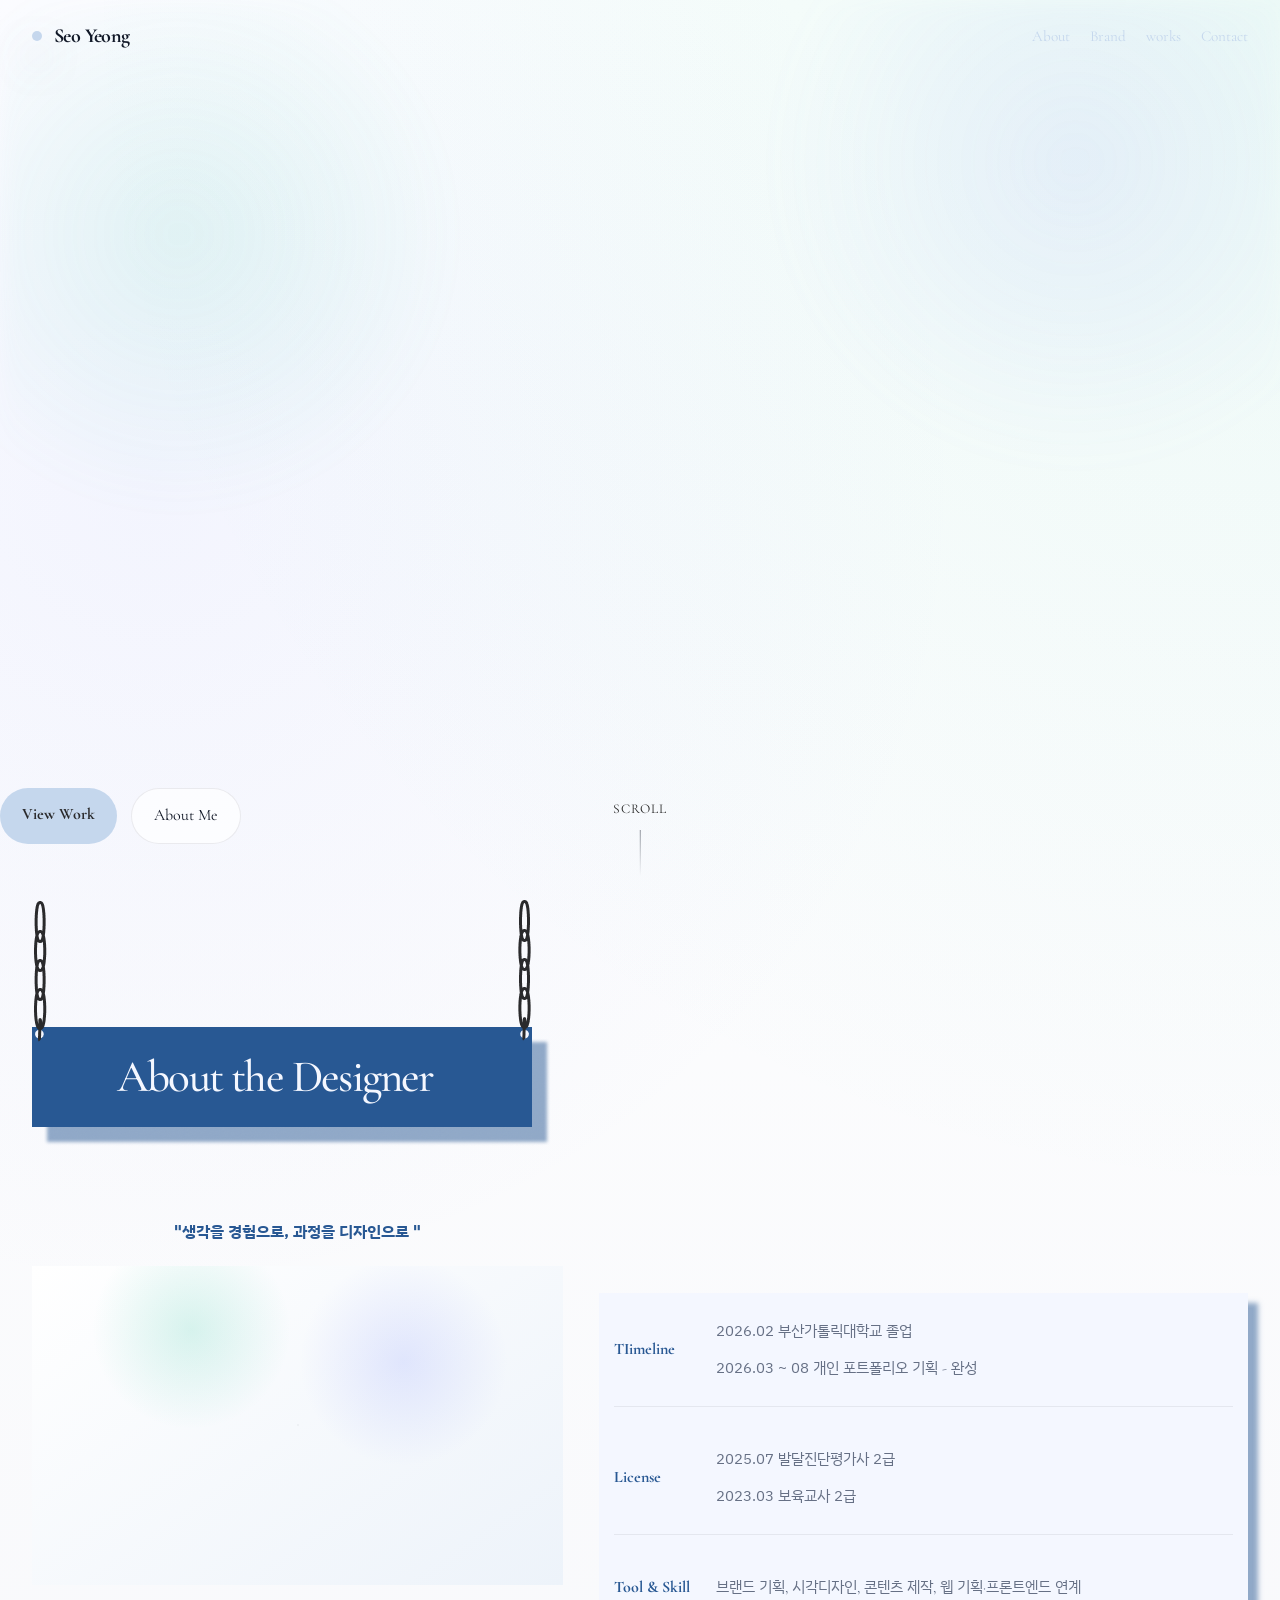
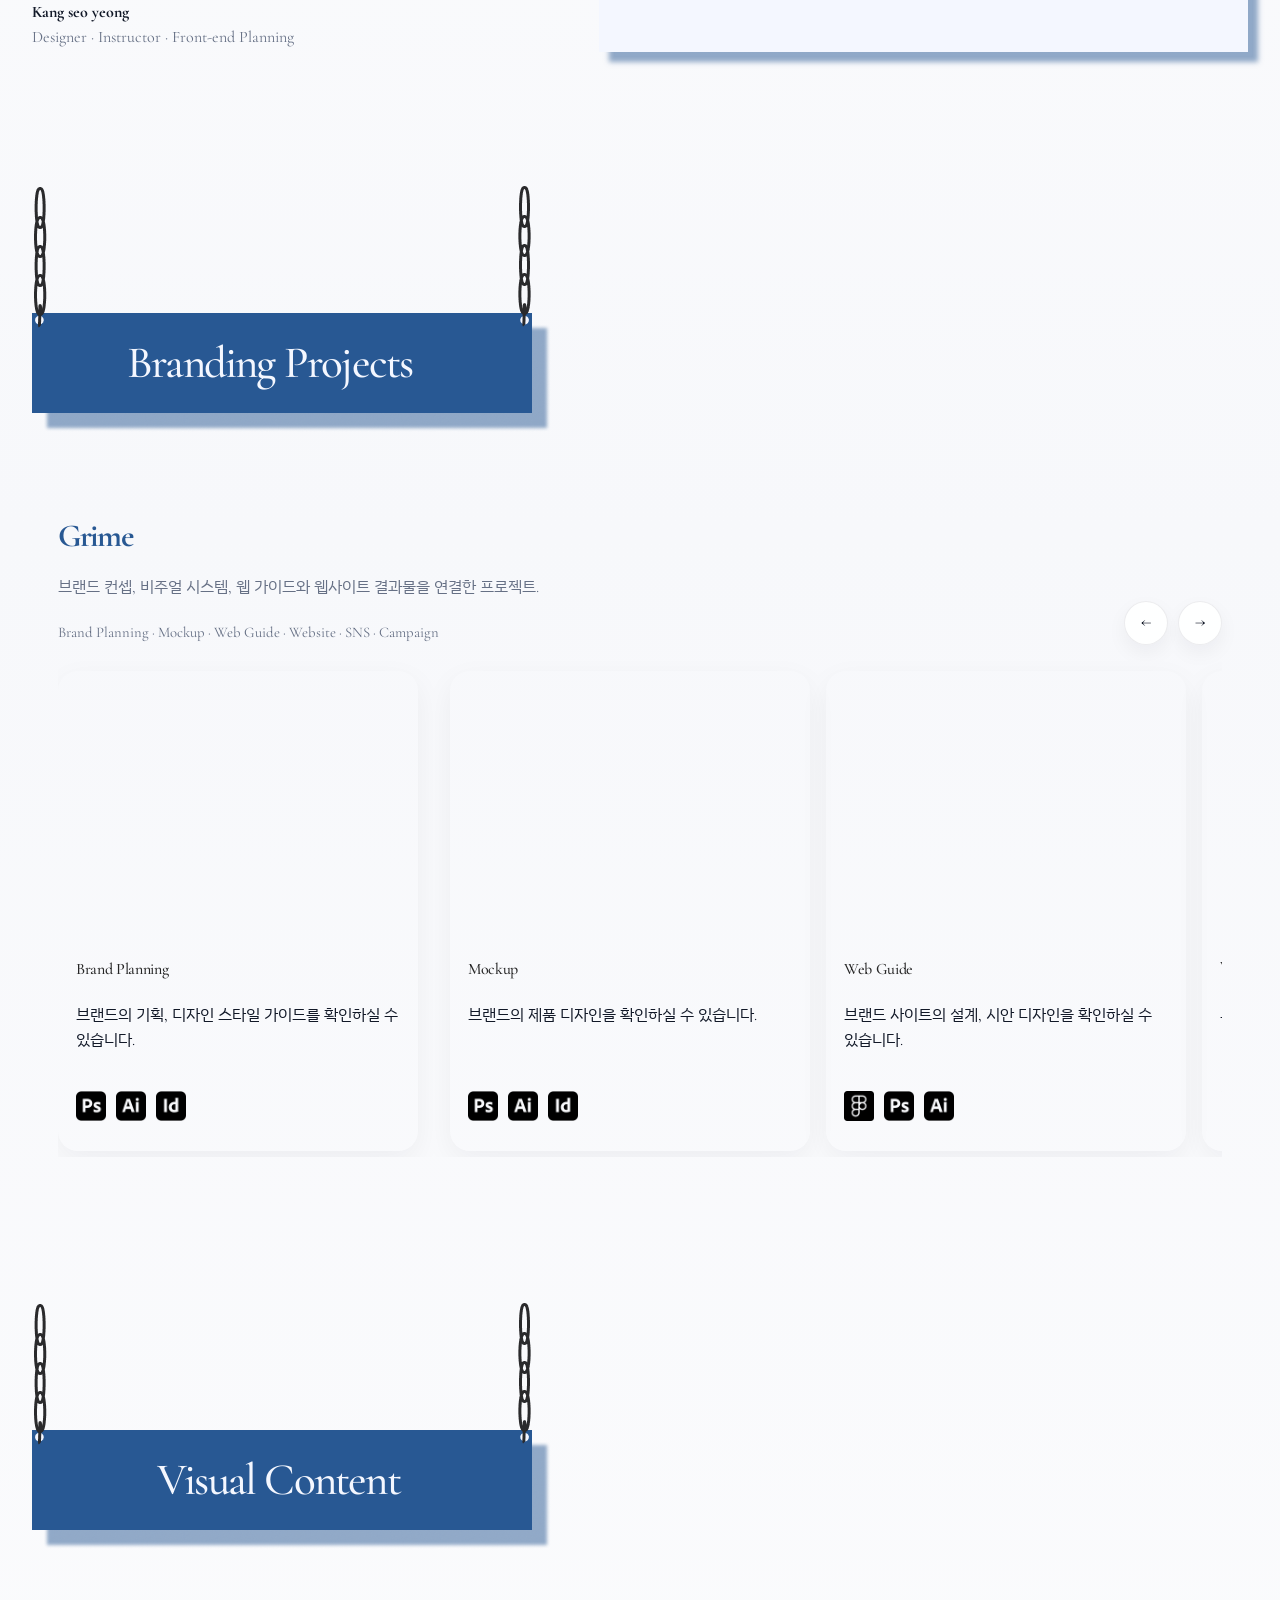
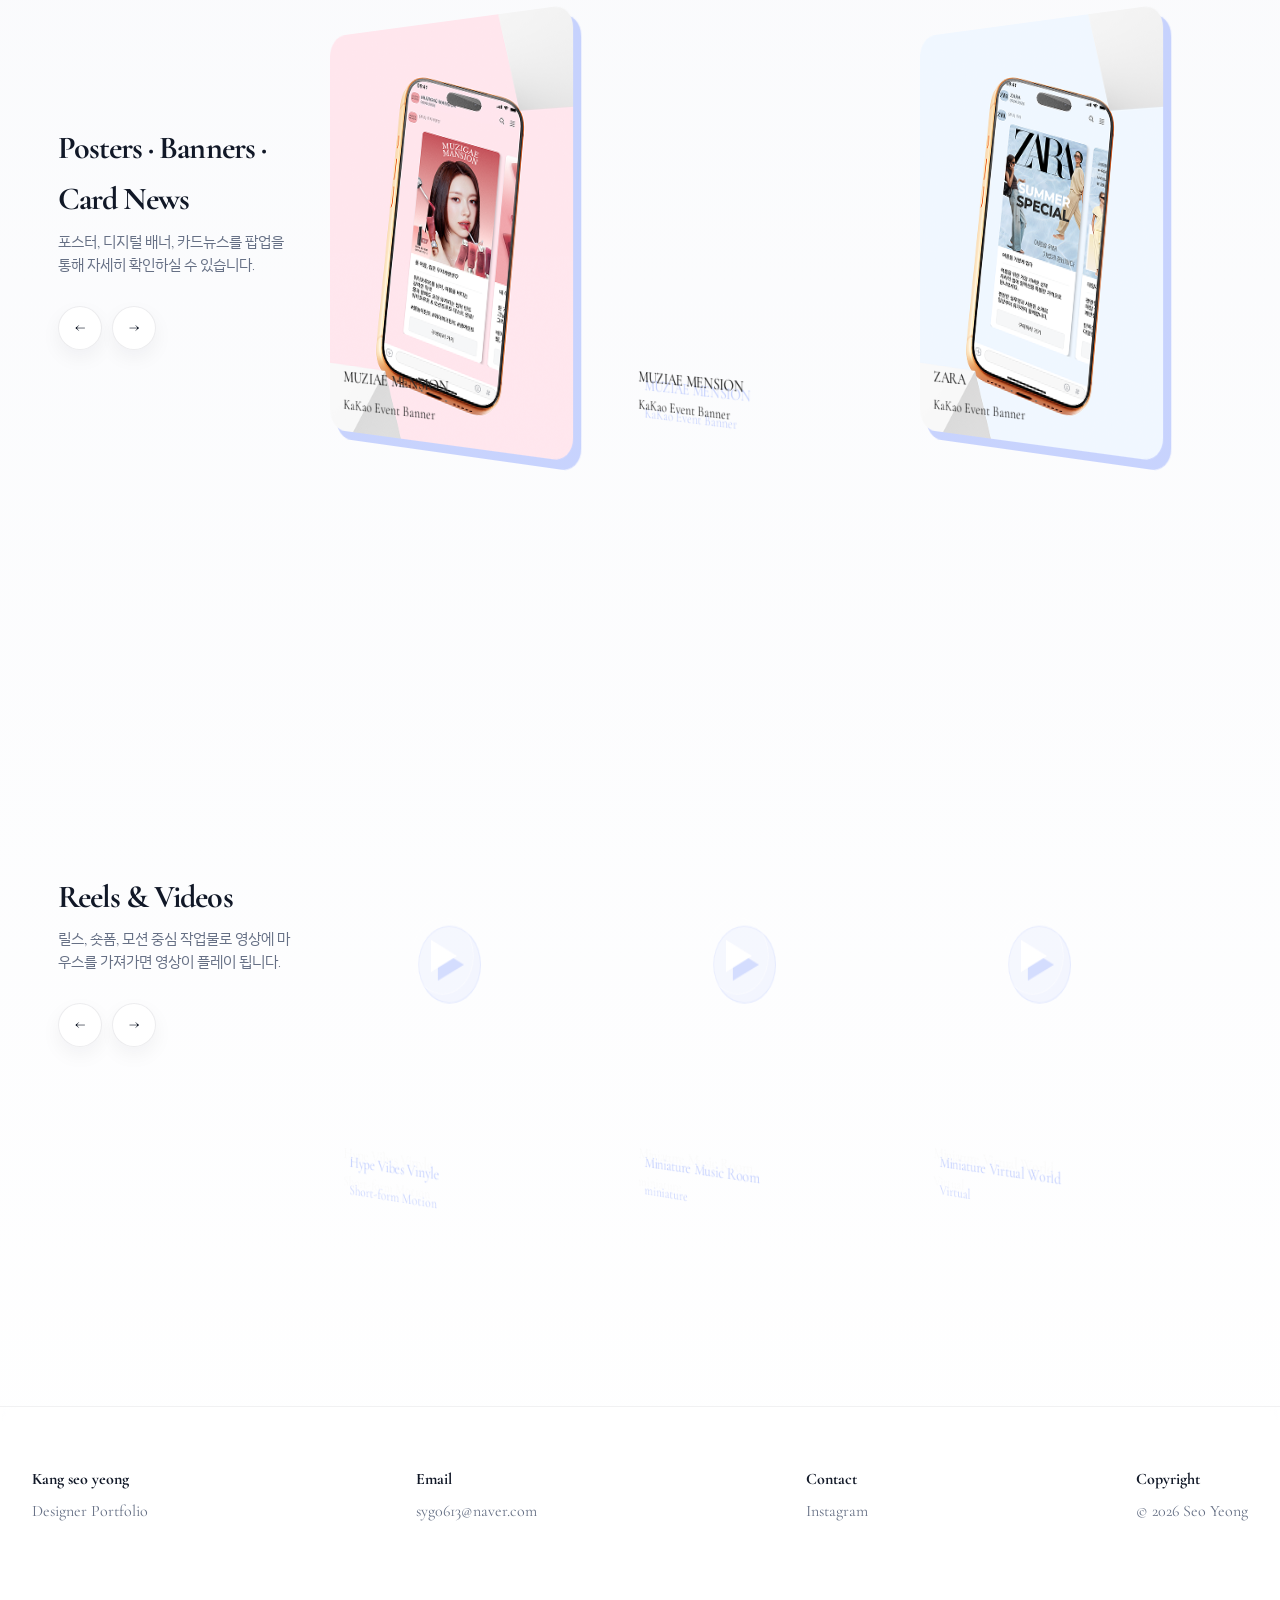
==== commit e377d187: "0814" ====
--- a/index.html
+++ b/index.html
@@ -45,7 +45,7 @@
         <div class="section-head reveal reveal-scale  title_bg">
           <div>
             <!-- <span class="eyebrow">이력과 기능을 함께 보여주는 소개 섹션</span> -->
-            <h2>About the Desginer</h2>
+            <h2>About the Designer</h2>
           </div>
           <!-- <p>
             단순한 자기소개가 아니라, 경력·작업 방향·도구 역량을 동시에 보여줄 수 있도록 설계한 영역입니다.
@@ -299,7 +299,7 @@
               </a>
               </article>
 
-              <article class="poster-thumb thumb-card modal-card" data-modal-type="poster"
+              <article class="poster-thumb thumb-card" data-modal-type="poster"
                 data-modal-label="Poster"
                 data-modal-title="Poster Series B" data-modal-description="브랜드 포스터 시리즈입니다."
                 data-modal-role="Poster Design" data-modal-tools="Photoshop"
@@ -319,7 +319,7 @@
               </a>
               </article>
 
-              <article class="poster-thumb thumb-card modal-card" data-modal-type="poster"
+              <article class="poster-thumb thumb-card" data-modal-type="poster"
                 data-modal-label="Poster"
                 data-modal-title="Poster Series B" data-modal-description="브랜드 포스터 시리즈입니다."
                 data-modal-role="Poster Design" data-modal-tools="Photoshop"
@@ -339,34 +339,63 @@
               </a>
               </article>
 
+              <article class="poster-thumb thumb-card" data-modal-type="poster"
+                data-modal-label="Poster"
+                data-modal-title="Poster Series B" data-modal-description="브랜드 포스터 시리즈입니다."
+                data-modal-role="Poster Design" data-modal-tools="Photoshop"
+                data-modal-summary="브랜드 무드를 중심으로 전개한 포스터 시리즈입니다." data-modal-meta1-label="Format"
+                data-modal-meta1-value="B1 / SNS Poster" data-modal-meta2-label="Client"
+                data-modal-meta2-value="Brand Promotion" data-modal-meta3-label="Year" data-modal-meta3-value="2026"
+                data-modal-meta4-label="Concept" data-modal-meta4-value="Graphic Mood"
+                data-modal-tags="Poster, Branding" data-modal-note-title="Editable Note"
+                data-modal-note="포스터 프로젝트 설명을 여기서 직접 바꿀 수 있습니다." data-modal-video="Poster preview"
+                data-modal-link="https://example.com" data-modal-media="./assets/img/banner/zara_poster.png" data-modal-ratio="5 / 7">
+                <a href="./gat.html" target="_blank">
+                  <img src="" alt="">
+                  <video class="thumb-video" autoplay loop muted playsinline preload="metadata">
+                  <source src="./video/gat.mp4" type="video/mp4" />
+                </video>
+                <div class="thumb-overlay"><strong>Gatfuser</strong><span>Detail page</span></div>
+              </a>
+              </article>
+
               <article class="ad-thumb thumb-card modal-card" data-modal-type="banner" data-modal-label="Banner Project" data-modal-title="Banner Set A"
-                data-modal-description="디지털 배너 광고 세트입니다." data-modal-role="Banner Design"
-                data-modal-tools="Photoshop, Figma" data-modal-summary="퍼포먼스 배너와 SNS용 변형 소재를 함께 설계한 배너 세트입니다."
+                data-modal-description="디지털 배너 광고 세트입니다." data-modal-role="Ticket, ID Design"
+                data-modal-tools="Photoshop, Pro, ChatGPT" data-modal-summary="퍼포먼스 배너와 SNS용 변형 소재를 함께 설계한 배너 세트입니다."
                 data-modal-meta1-label="Platform" data-modal-meta1-value="Meta / Web / App"
                 data-modal-meta2-label="Campaign" data-modal-meta2-value="Seasonal Promotion"
                 data-modal-meta3-label="Size" data-modal-meta3-value="1080x1080 / 1200x628"
                 data-modal-meta4-label="Placement" data-modal-meta4-value="Feed / Display / Landing"
-                data-modal-tags="Banner, Performance, SNS" data-modal-note-title="Editable Note"
+                data-modal-tags="ticket, Performance, SNS" data-modal-note-title="Editable Note"
                 data-modal-note="배너는 플랫폼, 사이즈, CTA 방향 등을 이 박스에서 자유롭게 수정하면 됩니다." data-modal-video="Banner motion preview"
-                data-modal-link="https://example.com" data-modal-media="" data-modal-ratio="1200 / 628">
-                <img src="./assets/img/ticket/ticket_id.jpg" alt="">
-                <div class="thumb-overlay"><strong>CxM Ticket</strong><span>Ticket ID Card</span></div>
-              </article>
-
-              <article class="ad-thumb thumb-card modal-card" data-modal-type="banner" data-modal-label="Banner" data-modal-title="Banner Set B"
-                data-modal-description="프로모션 웹 배너 세트입니다." data-modal-role="Banner Design" data-modal-tools="Photoshop"
-                data-modal-summary="웹 프로모션 메인/서브 배너 세트입니다." data-modal-meta1-label="Platform"
-                data-modal-meta1-value="Website" data-modal-meta2-label="Campaign" data-modal-meta2-value="Promotion"
-                data-modal-meta3-label="Size" data-modal-meta3-value="PC / Mobile Responsive"
-                data-modal-meta4-label="Placement" data-modal-meta4-value="Hero / Mid Banner"
-                data-modal-tags="Banner, Web" data-modal-note-title="Editable Note"
-                data-modal-note="배너 프로젝트 설명을 이 텍스트로 바꾸면 됩니다." data-modal-video="Banner motion preview"
-                data-modal-link="https://example.com" data-modal-media="assets/img/banner_sample.jpeg">
-                <video class="thumb-video" muted loop playsinline preload="metadata">
-                  <source src="assets/video/ad_sample_01.mp4" type="video/mp4" />
-                </video>
-                <div class="thumb-overlay"><strong>Banner Set B</strong><span>Web Promotion</span></div>
-              </article>
+                data-modal-link="https://example.com" data-modal-media="" data-modal-ratio="282 / 392">
+                <video class="thumb-video" autoplay loop muted playsinline preload="metadata">
+                  <source src="./video/ticket.mp4" type="video/mp4" />
+                </video>
+                <div class="thumb-overlay">
+                  <strong>CxM Ticket</strong>
+                  <span>Ticket ID Card</span>
+                </div>
+              </article>
+
+              <article class="ad-thumb thumb-card modal-card" data-modal-type="banner" data-modal-label="Banner Project" data-modal-title="Banner Set A"
+                data-modal-description="디지털 배너 광고 세트입니다." data-modal-role="Ticket Design"
+                data-modal-tools="Photoshop, Pro, ChatGPT" data-modal-summary="퍼포먼스 배너와 SNS용 변형 소재를 함께 설계한 배너 세트입니다."
+                data-modal-meta1-label="Platform" data-modal-meta1-value="Meta / Web / App"
+                data-modal-meta2-label="Campaign" data-modal-meta2-value="Seasonal Promotion"
+                data-modal-meta3-label="Size" data-modal-meta3-value="1080x1080 / 1200x628"
+                data-modal-meta4-label="Placement" data-modal-meta4-value="Feed / Display / Landing"
+                data-modal-tags="ticket, Performance, SNS" data-modal-note-title="Editable Note"
+                data-modal-note="배너는 플랫폼, 사이즈, CTA 방향 등을 이 박스에서 자유롭게 수정하면 됩니다." data-modal-video="Banner motion preview"
+                data-modal-link="https://example.com" data-modal-media="" data-modal-ratio="282 / 392">
+                <img src="" alt="">
+                <div class="thumb-overlay">
+                  <strong>SVT Ticket</strong>
+                  <span>Ticket</span>
+                </div>
+              </article>
+
+              
             </div>
           </section>
 
@@ -453,8 +482,112 @@
                   <span>Virtual</span>
                 </div>
               </article>
-
-              <article class="reels-thumb thumb-card modal-card" data-modal-type="reels"
+              
+              <!-- <article class="reels-thumb thumb-card modal-card" data-modal-title="Reel Project F"
+                data-modal-description="브랜드 인트로 영상입니다." data-modal-role="Motion Design / Short-form"
+                data-modal-tools="Premiere Pro, AI Video" data-modal-video="Reel preview area"
+                data-modal-link="https://example.com">
+                <video class="thumb-video" muted loop playsinline preload="metadata">
+                  <source src="assets/video/Reels_sample_01.mp4" type="video/mp4" />
+                </video>
+                <div class="thumb-play-button" aria-hidden="true">
+                  <span class="thumb-play-icon"></span>
+                </div>
+                <div class="thumb-overlay">
+                  <strong>Reel Project F</strong>
+                  <span>Brand Intro</span>
+                </div>
+              </article> -->
+            </div>
+          </section>
+          <!--추가 작업물-->
+         <!--밑에 작업물 추가시 이줄은 지우기
+         
+          <section class="right_video card work-row reveal reveal-scale">
+            <div class="work-row-head">
+              <div>
+                <h3>Reels & Videos</h3>
+                <p>릴스, 숏폼, 모션 중심 작업물로 영상에 마우스를 가져가면 영상이 플레이 됩니다.</p>
+              </div>
+              <div class="slider-controls">
+                <button class="slider-btn" type="button" data-slider-prev="video2Track">←</button>
+                <button class="slider-btn" type="button" data-slider-next="video2Track">→</button>
+              </div>
+            </div>
+            <div class="thumb-track slider-track" id="videoTrack">
+              <article class="video-thumb thumb-card modal-card" data-modal-type="reels"
+                data-modal-title="Hype Vibes Vinyle"
+                data-modal-description="앨범의 분위기와 감성을 바이닐에 담아 하나의 시각적 경험으로 표현했습니다."
+                data-modal-role="Motion Design / Reel Editing"
+                data-modal-tools="ChatGPT Capcut"
+                data-modal-meta1-label="Format" data-modal-meta1-value="9:16 Vertical"
+                data-modal-meta2-label="Duration" data-modal-meta2-value="10 sec"
+                data-modal-tags="Reels, Short-form, Motion"
+                data-modal-note-title="Editable Note"
+                data-modal-note="앨범이 가진 분위기와 감성을 바이닐이라는 아날로그 매체에 담아, 음악의 이미지를 시각적으로 표현했습니다."
+                data-modal-link="https://example.com"
+                data-modal-media="./video/hype_vibes.mp4" data-modal-ratio="9 / 16">
+                <video class="thumb-video" muted loop playsinline preload="metadata">
+                  <source src="./video/hype_vibes.mp4" type="video/mp4" />
+                </video>
+                <div class="thumb-play-button" aria-hidden="true">
+                  <span class="thumb-play-icon"></span>
+                </div>
+                <div class="thumb-overlay white">
+                  <strong>Hype Vibes Vinyle</strong>
+                  <span>Short-form Motion</span>
+                </div>
+              </article>
+
+              <article class="video-thumb thumb-card modal-card" data-modal-type="reels"
+                data-modal-title="Miniature Music Room"
+                data-modal-description="나의 취향을 담은 작은 음악 공간을 미니어처로 표현했습니다."
+                data-modal-role="Campaign Motion"
+                data-modal-tools="ChatGPT Capcut"
+                data-modal-meta1-label="Format" data-modal-meta1-value="9:16 Vertical"
+                data-modal-meta2-label="Duration" data-modal-meta2-value="12 sec"
+                data-modal-tags="Miniature, Music, room"
+                data-modal-note-title="Editable Note"
+                data-modal-note="음악을 하나의 공간으로 표현하고, 작은 미니어처 룸을 통해 개인의 취향과 감성을 시각화했습니다."
+                data-modal-link="https://example.com"
+                data-modal-media="./video/miniature_music_room.mp4">
+                <video class="thumb-video" muted loop playsinline preload="metadata">
+                  <source src="./video/miniature_music_room.mp4" type="video/mp4" />
+                </video>
+                <div class="thumb-play-button" aria-hidden="true">
+                  <span class="thumb-play-icon"></span>
+                </div>
+                <div class="thumb-overlay white">
+                  <strong>Miniature Music Room</strong>
+                  <span>miniature</span>
+                </div>
+              </article>
+
+              <article class="video-thumb thumb-card modal-card" data-modal-type="reels"
+                data-modal-title="Miniature Virtual World"
+                data-modal-description="만약 자판기가 상품 대신 세계를 판매한다면 어떨까? 캡슐 속에 담긴 가상세계를 통해 일상의 사물을 새로운 상상으로 재해석한 숏폼 콘텐츠"
+                data-modal-role="Concept Film"
+                data-modal-tools="ChatGPT Capcut"
+                data-modal-meta1-label="Concept Film" data-modal-meta1-value="9:16 Vertical"
+                data-modal-meta2-label="Duration" data-modal-meta2-value="10 sec"
+                data-modal-tags="virtual, world, fantasy"
+                data-modal-note-title="Editable Note"
+                data-modal-note="익숙한 자판기를 '세계를 선택하는 장치'로 재해석하여, 미니어처 가상도시가 담긴 캡슐이라는 설정을 시각화했다."
+                data-modal-link="https://example.com"
+                data-modal-media="./video/Miniature_Virtual _World.mp4">
+                <video class="thumb-video" muted loop playsinline preload="metadata">
+                  <source src="./video/Miniature_Virtual _World.mp4" type="video/mp4" />
+                </video>
+                <div class="thumb-play-button" aria-hidden="true">
+                  <span class="thumb-play-icon"></span>
+                </div>
+                <div class="thumb-overlay white">
+                  <strong>Miniature Virtual World</strong>
+                  <span>Virtual</span>
+                </div>
+              </article>
+
+              <article class="video-thumb thumb-card modal-card" data-modal-type="reels"
                 data-modal-title="Reel Project D"
                 data-modal-description="광고성 메시지를 중심으로 한 모션 릴스입니다."
                 data-modal-role="Ad Motion"
@@ -478,7 +611,7 @@
                 </div>
               </article>
 
-              <article class="reels-thumb thumb-card modal-card" data-modal-type="reels"
+              <article class="video-thumb thumb-card modal-card" data-modal-type="reels"
                 data-modal-title="Reel Project E"
                 data-modal-description="브랜드 인트로 성격의 영상 작업입니다."
                 data-modal-role="Intro Motion"
@@ -502,7 +635,7 @@
                 </div>
               </article>
 
-              <article class="reels-thumb thumb-card modal-card" data-modal-type="reels"
+              <article class="video-thumb thumb-card modal-card" data-modal-type="reels"
                 data-modal-title="Reel Project F"
                 data-modal-description="브랜드 인트로 영상 확장 버전입니다."
                 data-modal-role="Motion Design"
@@ -525,7 +658,7 @@
                   <span>Brand Intro</span>
                 </div>
               </article>
-              <!-- <article class="reels-thumb thumb-card modal-card" data-modal-title="Reel Project F"
+             <article class="video-thumb thumb-card modal-card" data-modal-title="Reel Project F"
                 data-modal-description="브랜드 인트로 영상입니다." data-modal-role="Motion Design / Short-form"
                 data-modal-tools="Premiere Pro, AI Video" data-modal-video="Reel preview area"
                 data-modal-link="https://example.com">
@@ -539,12 +672,15 @@
                   <strong>Reel Project F</strong>
                   <span>Brand Intro</span>
                 </div>
-              </article> -->
+              </article>
             </div>
           </section>
+
+          작업 추가할떄 이줄도 지우고 사용하세요!-->
         </div>
       </div>
     </section>
+    
   </main>
 
   <footer class="site-footer" id="contact">
@@ -552,7 +688,7 @@
       <div><strong>Kang seo yeong</strong><span>Designer Portfolio</span></div>
       <div><strong>Email</strong><a href="mailto:hello@example.com">syg0613@naver.com</a></div>
       <div><strong>Contact</strong><span>Instagram</span></div>
-      <div><strong>Copyright</strong><span>© 2026 Your Name. All rights reserved.</span></div>
+      <div><strong>Copyright</strong><span>© 2026 Seo Yeong</span></div>
     </div>
   </footer>
 
--- a/assets/css/style.css
+++ b/assets/css/style.css
@@ -869,6 +869,12 @@
 
 .reels-thumb {
   aspect-ratio: 9 / 16;
+}
+.video-thumb {
+  aspect-ratio: 16 / 9;
+}
+.right_video .thumb-track>.thumb-card{
+  width: min(60%, 24vw);
 }
 
 .cardnews-thumb {
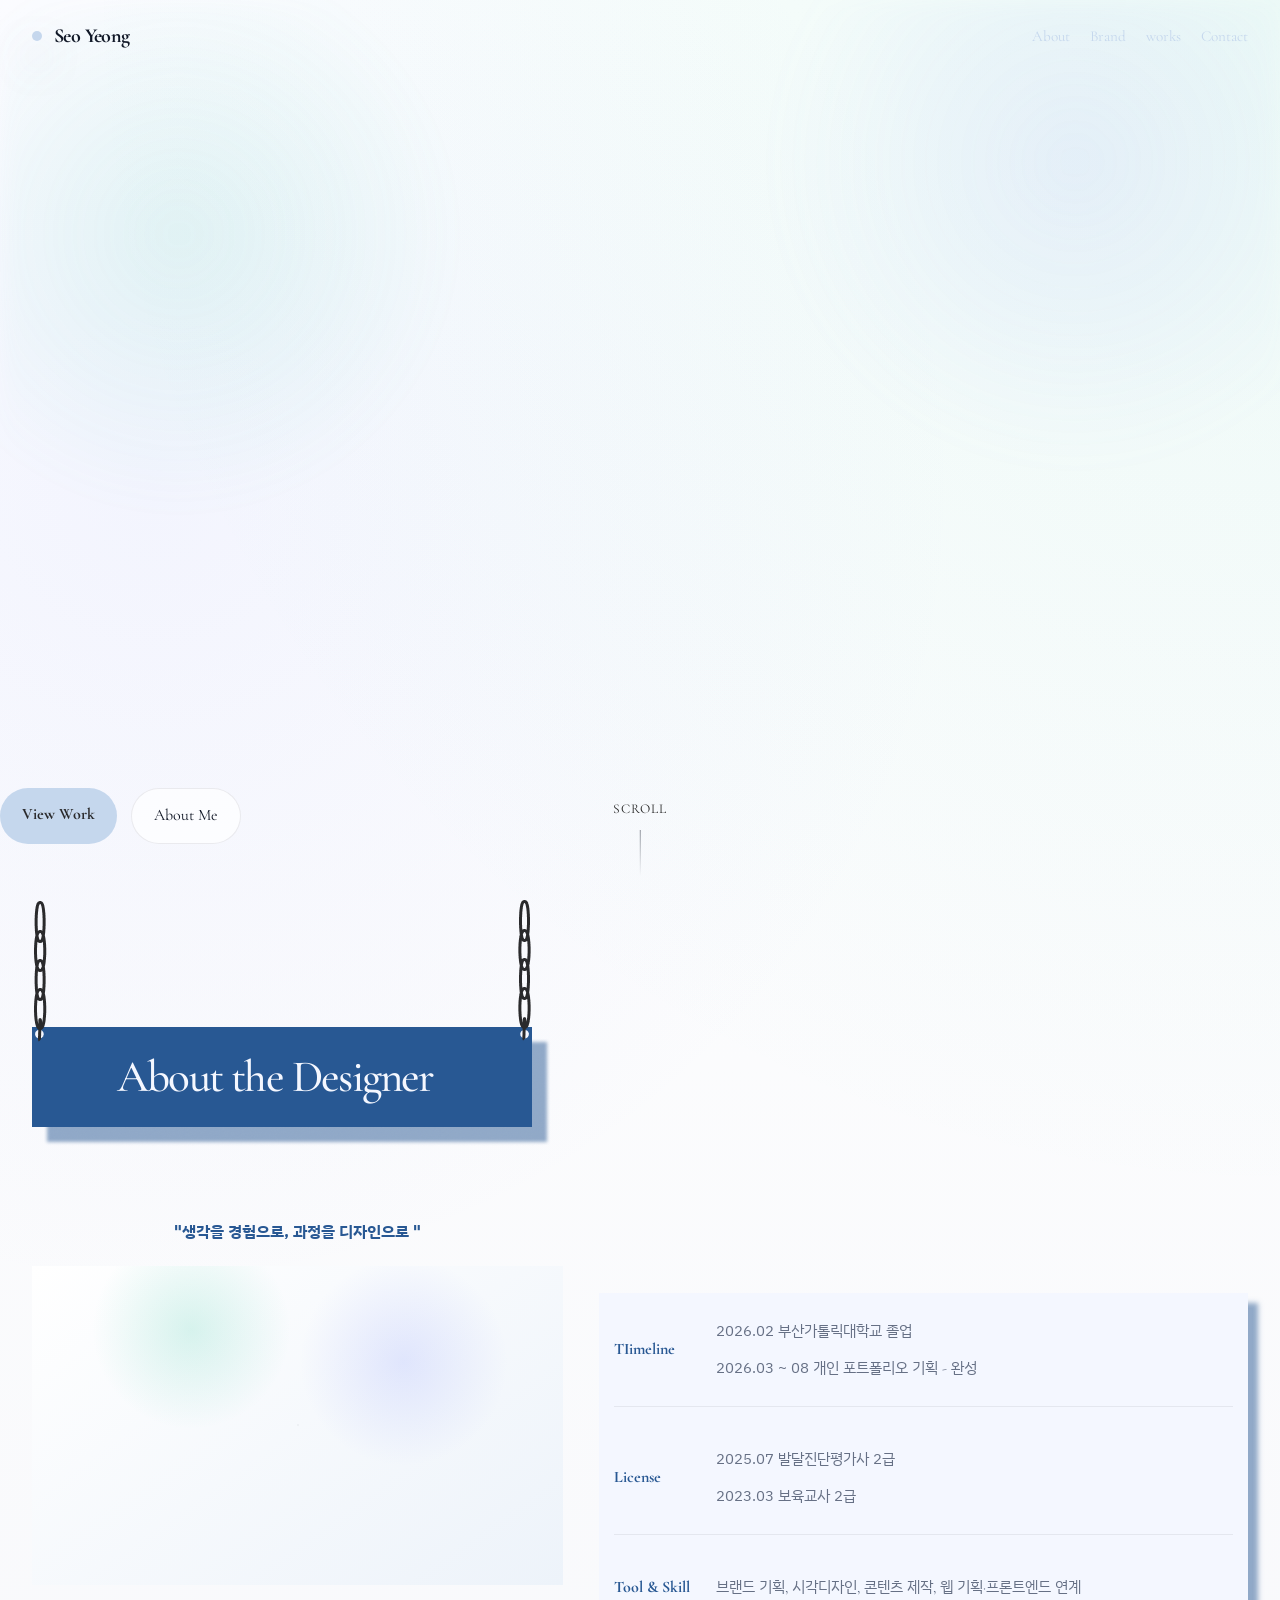
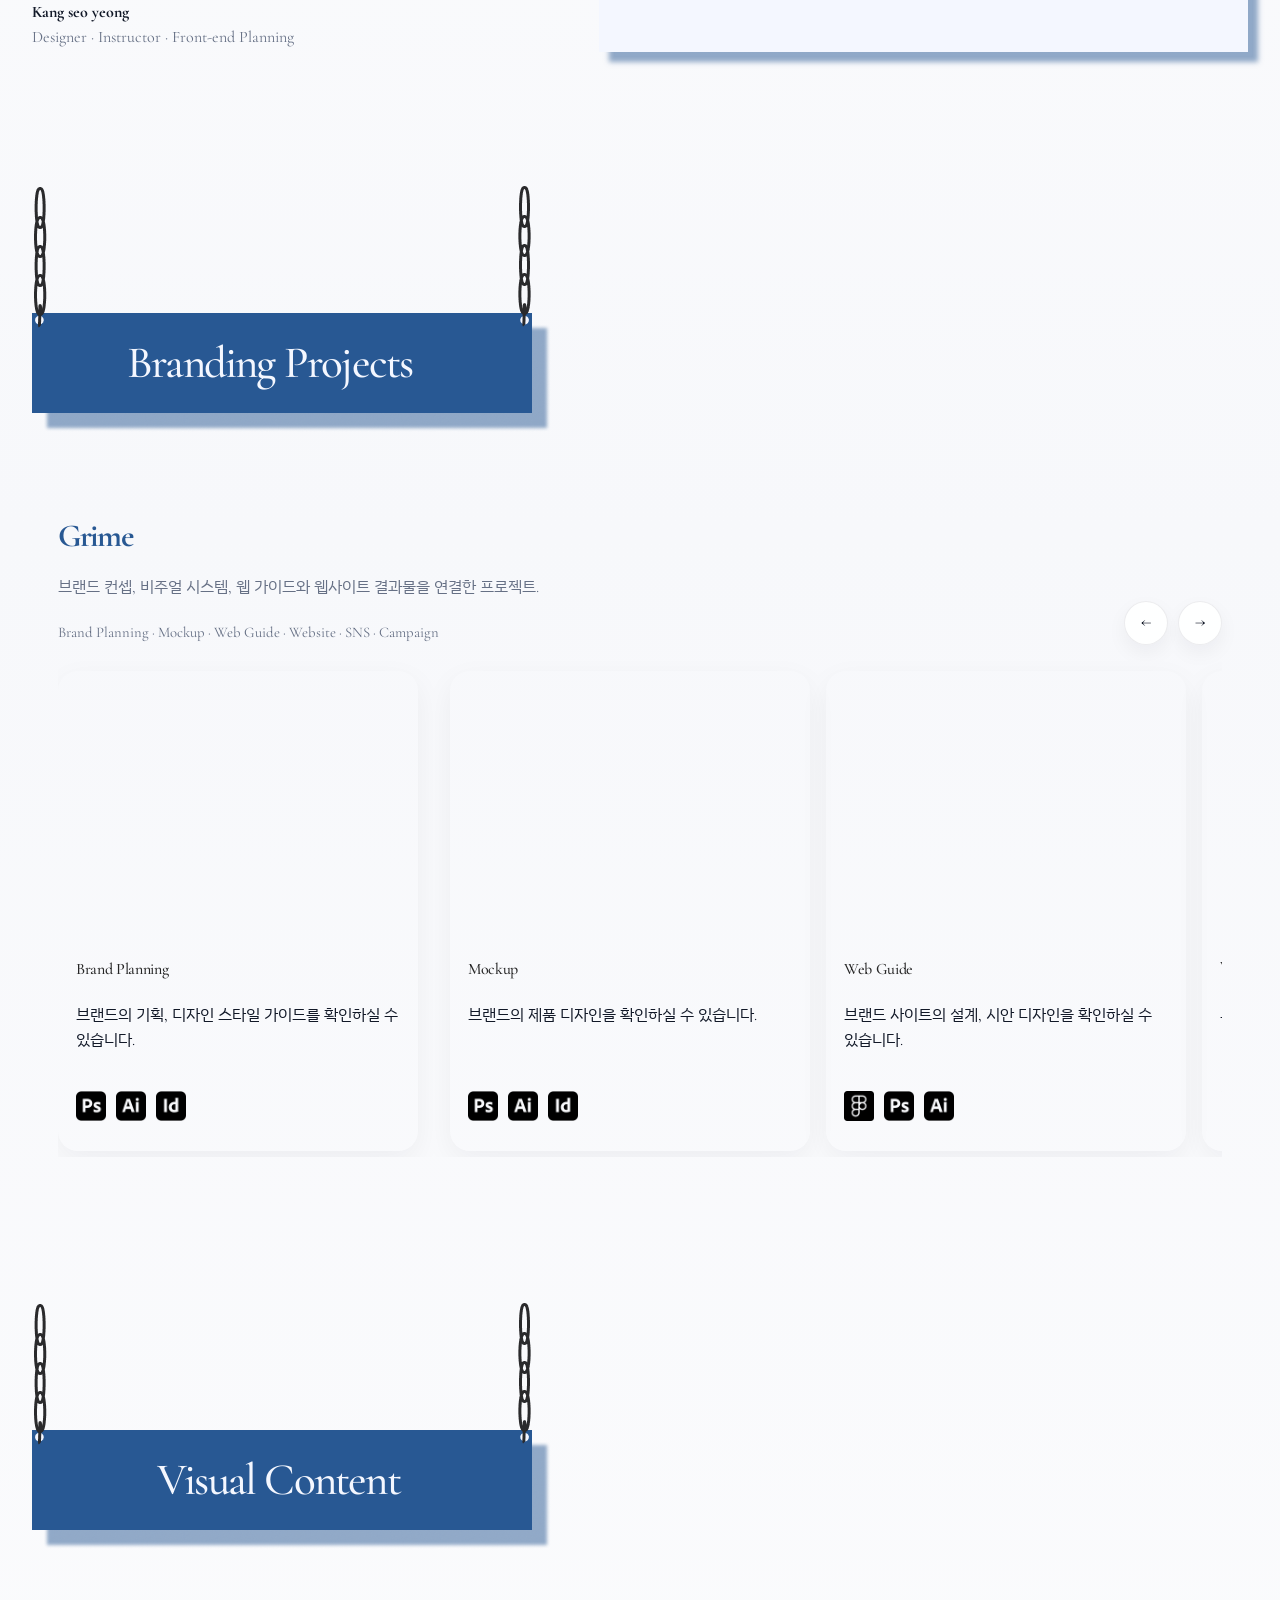
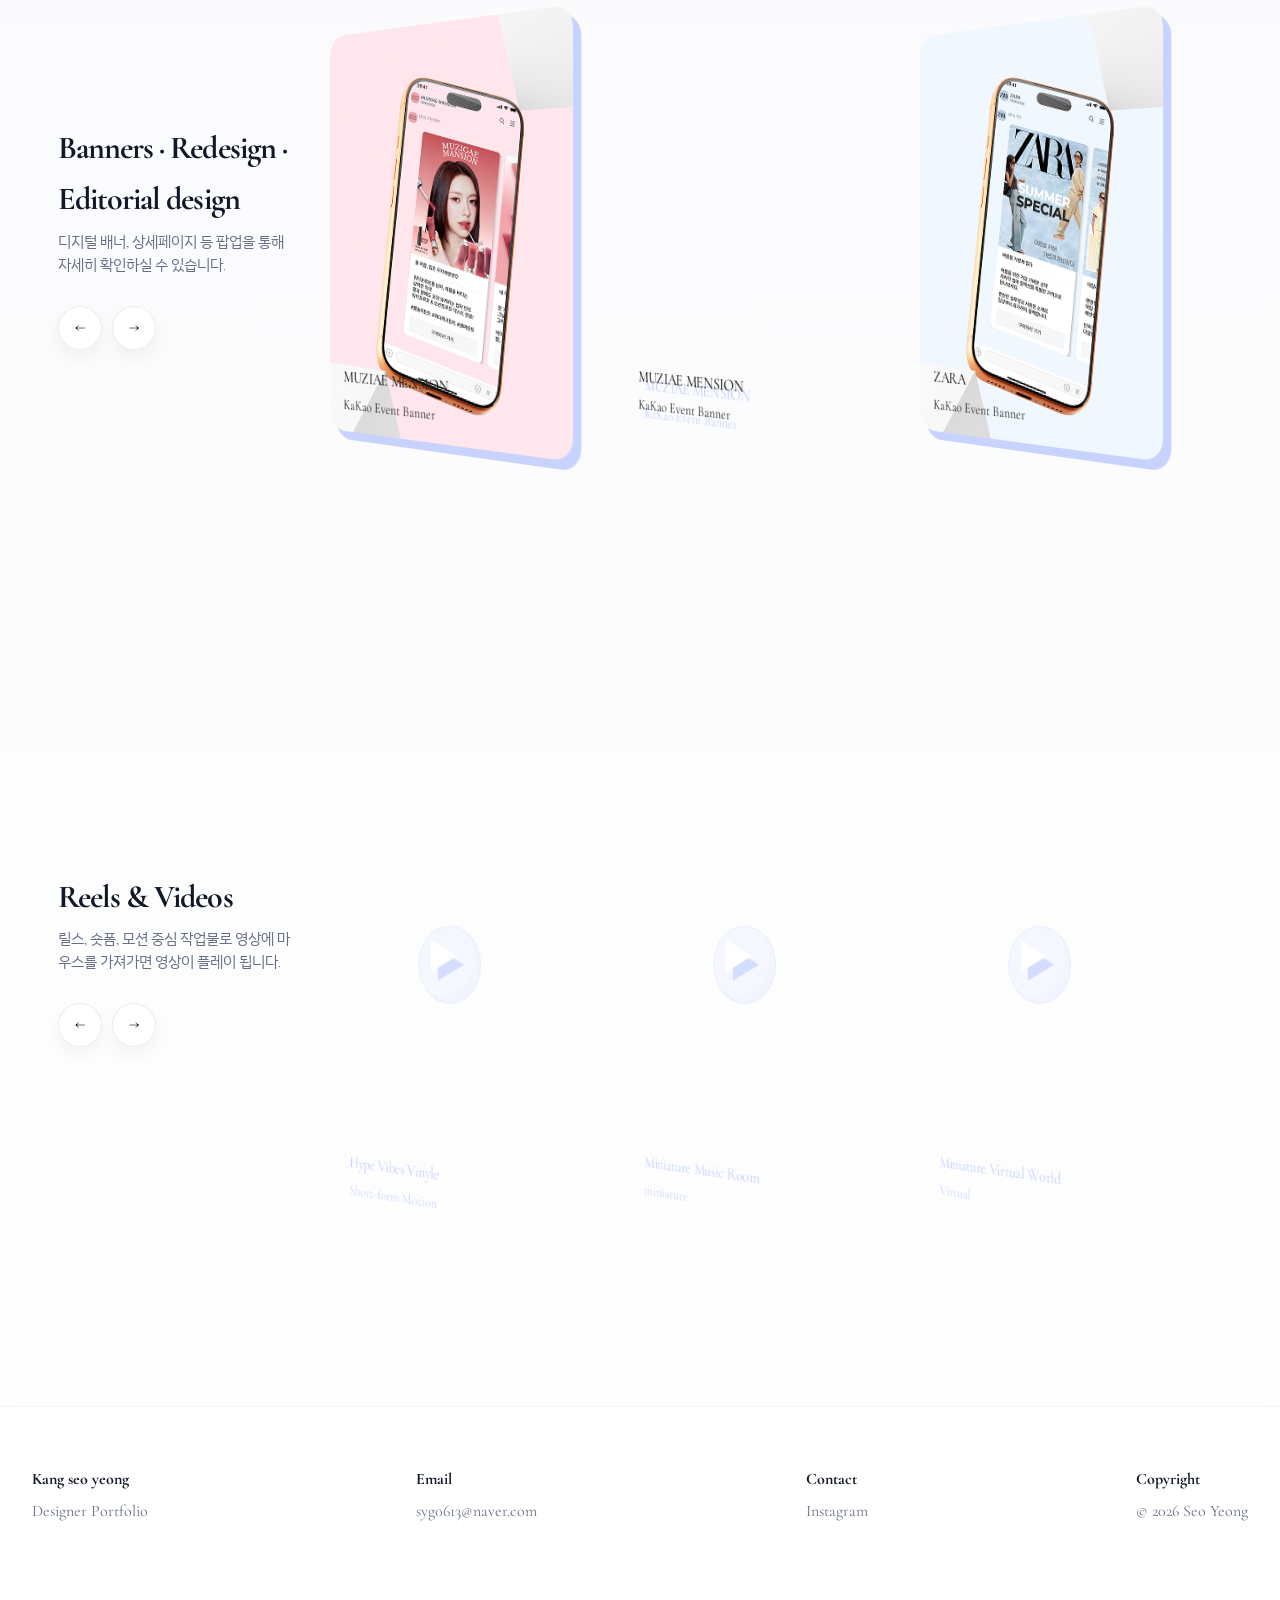
==== commit 1a557728: "0814_3" ====
--- a/index.html
+++ b/index.html
@@ -243,8 +243,8 @@
           <section class="card work-row reveal reveal-scale">
             <div class="work-row-head">
               <div>
-                <h3>Posters · Banners · Card News</h3>
-                <p>포스터, 디지털 배너, 카드뉴스를 팝업을 통해 자세히 확인하실 수 있습니다.</p>
+                <h3>Banners · Redesign · Editorial design</h3>
+                <p>디지털 배너, 상세페이지 등 팝업을 통해 자세히 확인하실 수 있습니다.</p>
               </div>
               <div class="slider-controls">
                 <button class="slider-btn" type="button" data-slider-prev="visualTrack">←</button>
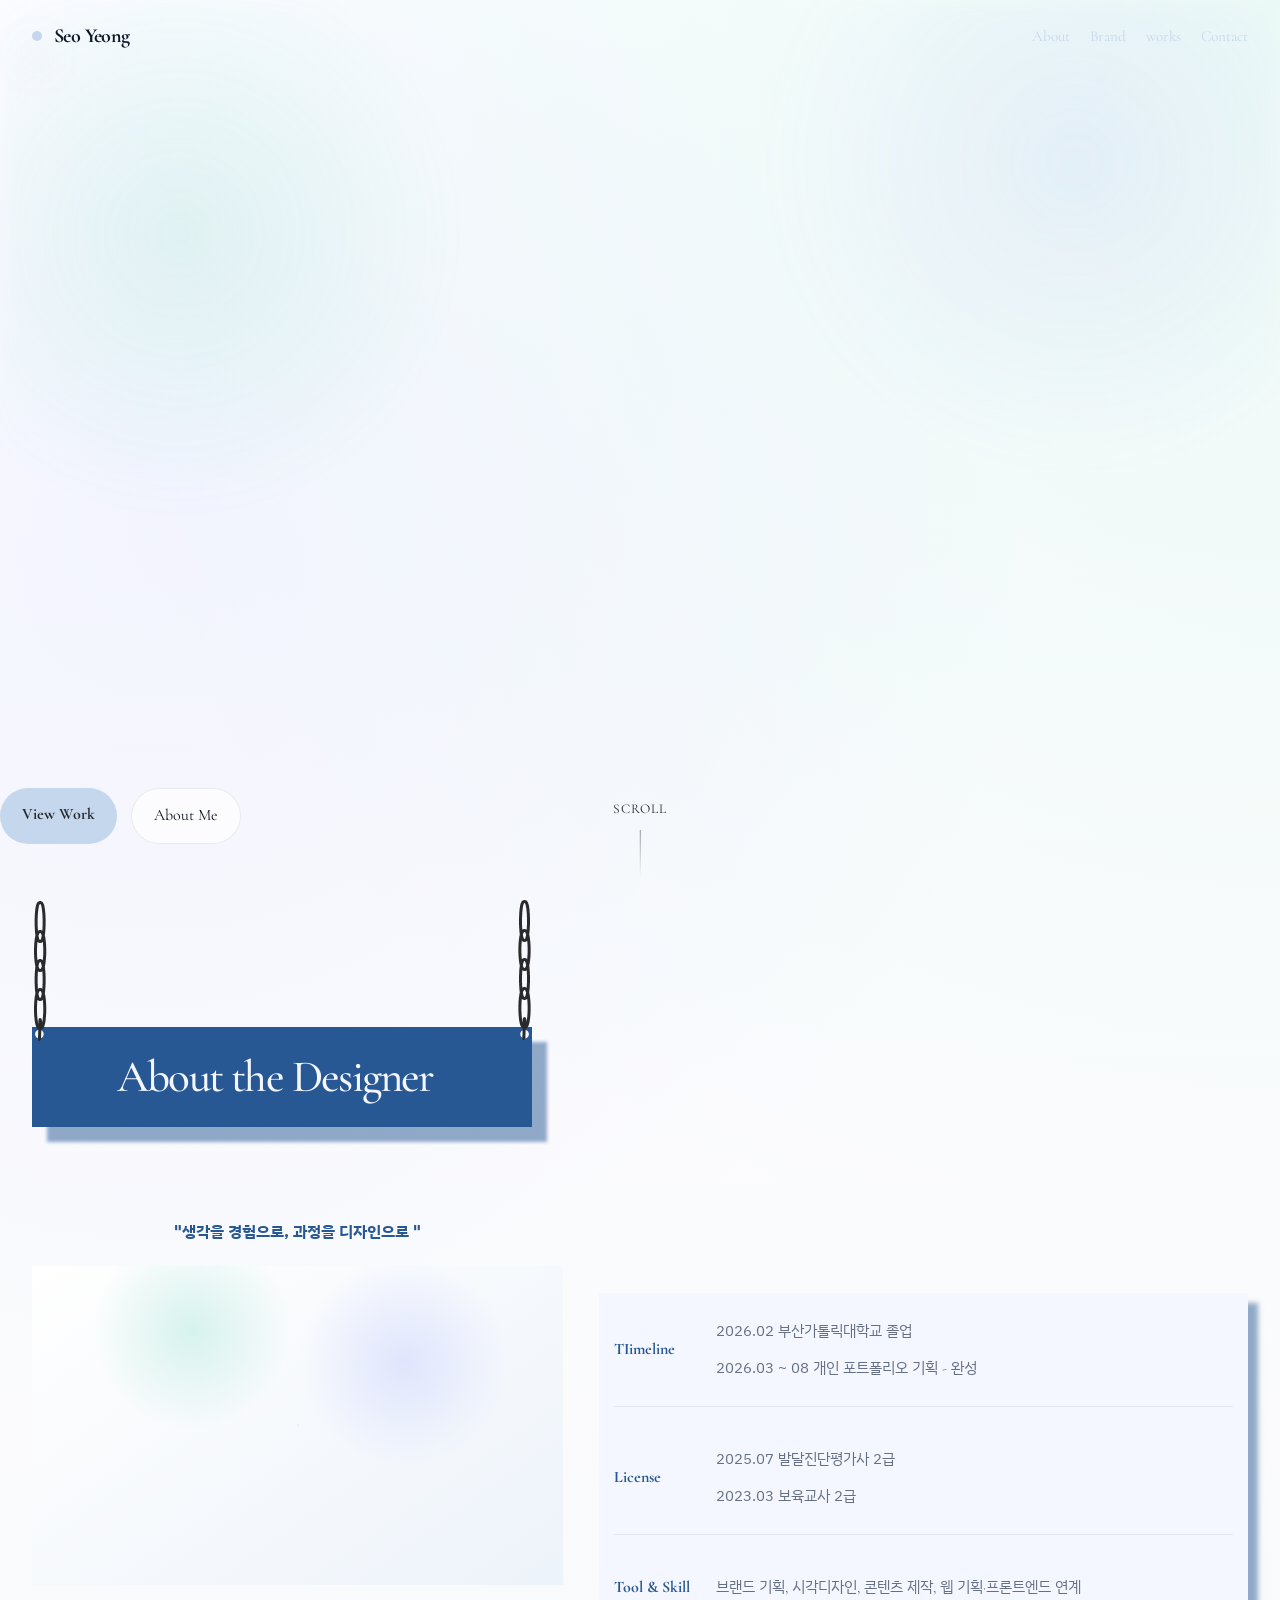
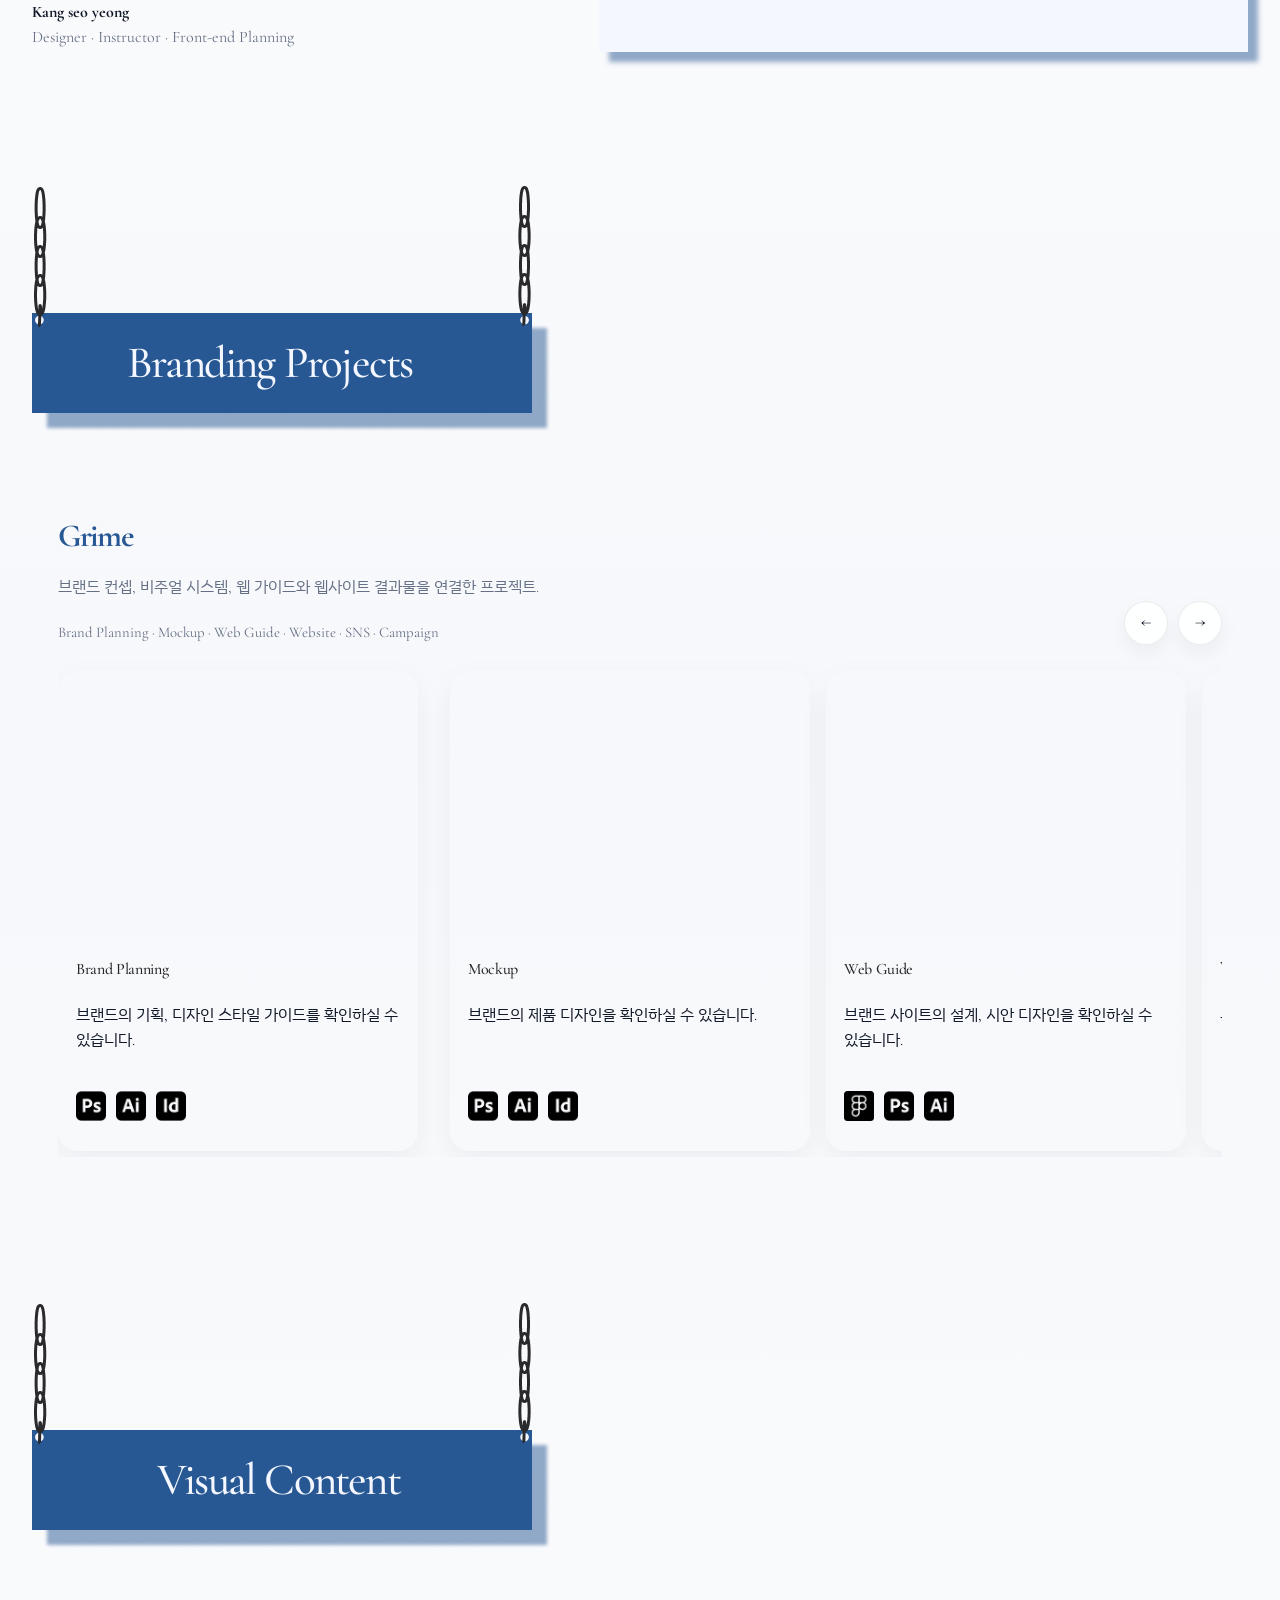
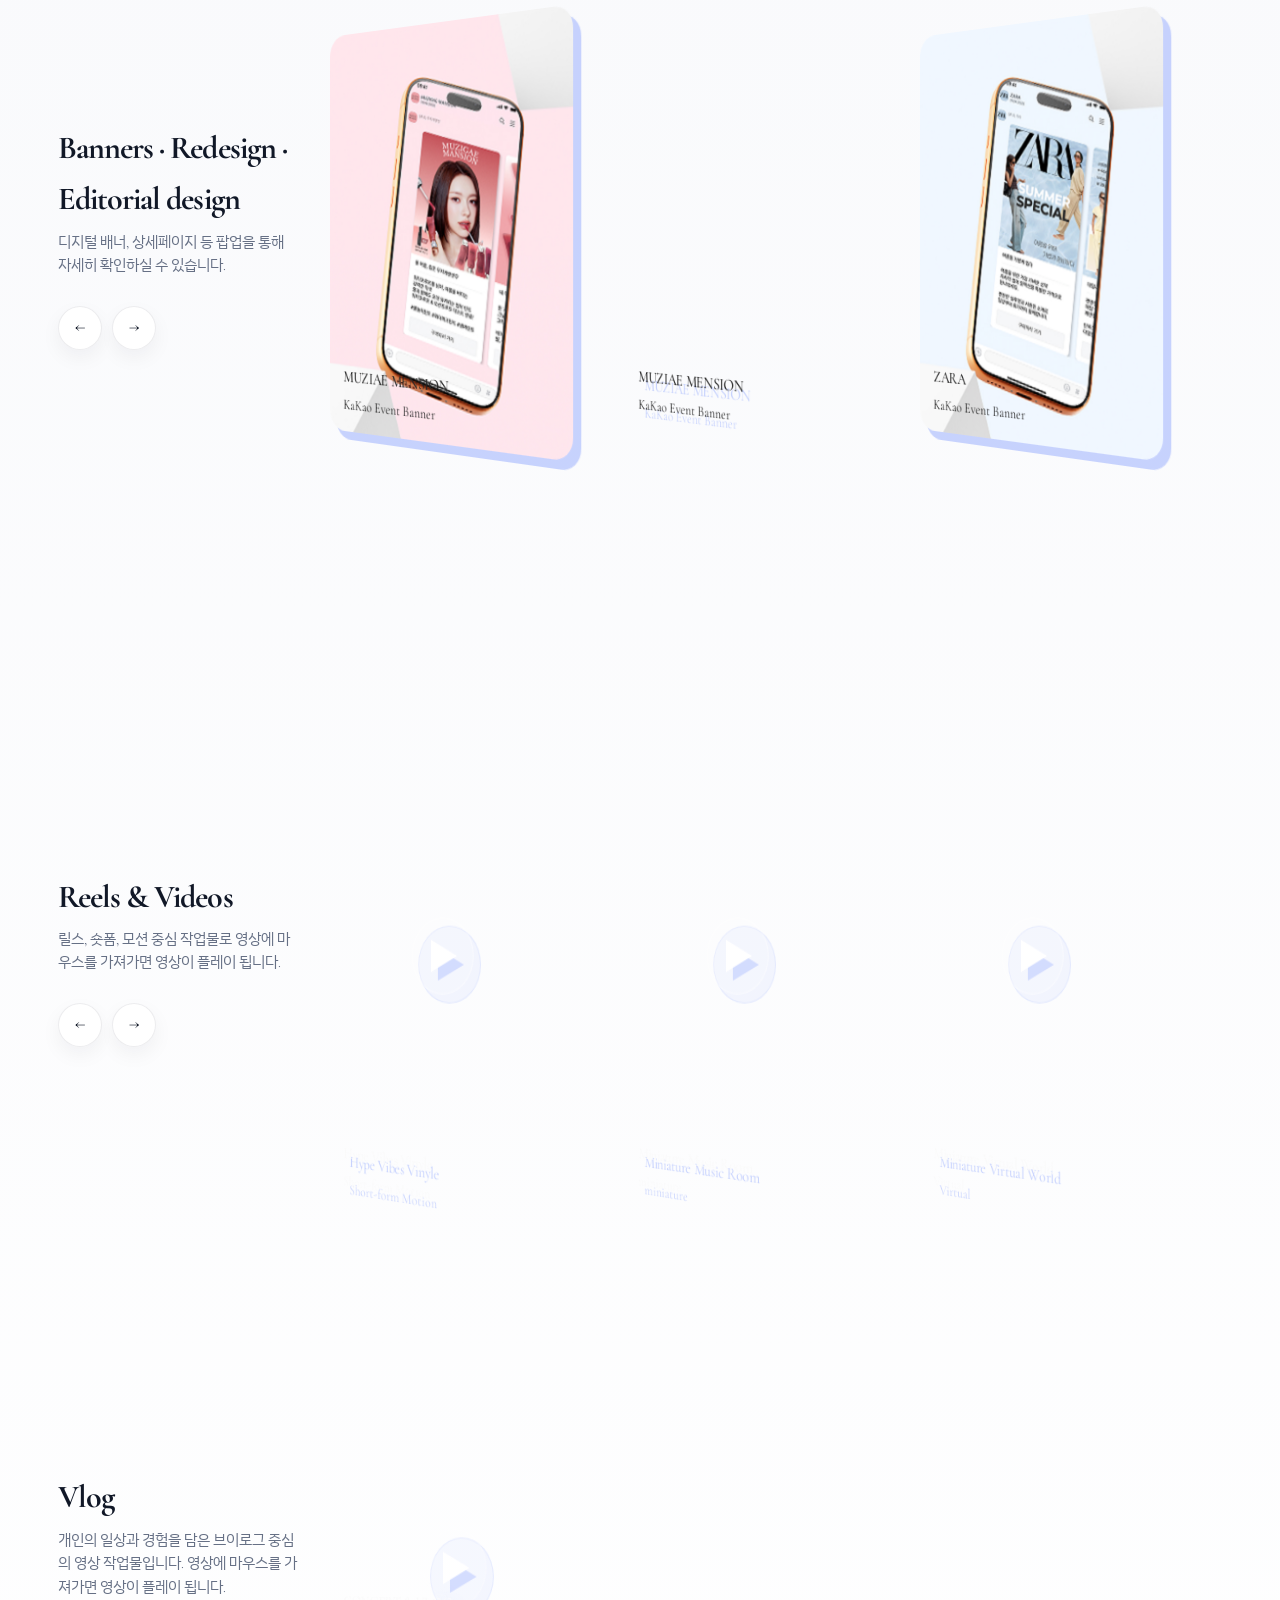
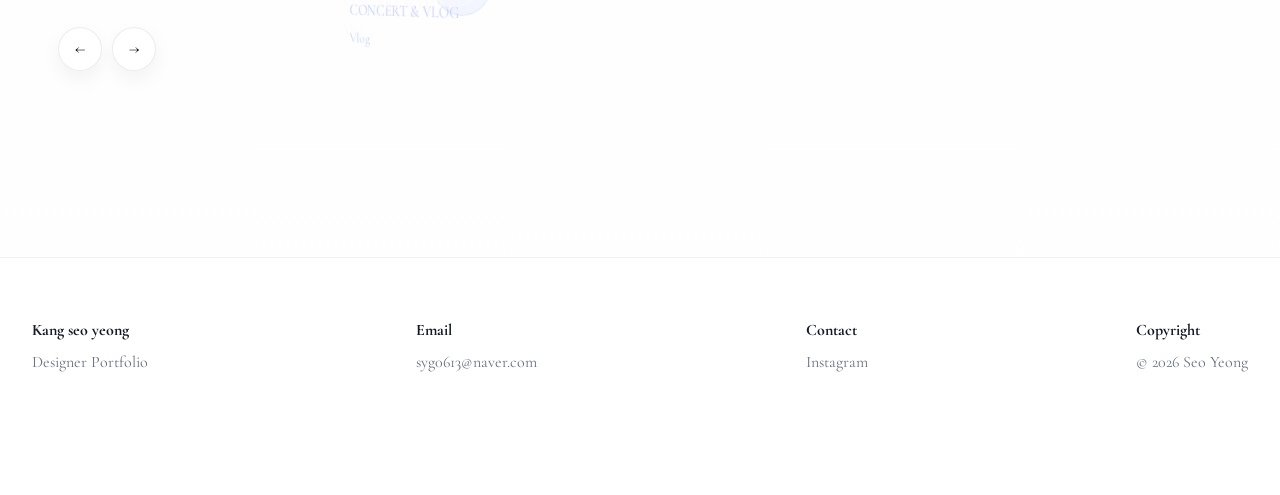
==== commit 8056402d: "Update portfolio" ====
--- a/index.html
+++ b/index.html
@@ -269,7 +269,7 @@
                 data-modal-video="Poster motion teaser area" data-modal-link="https://example.com"
                 data-modal-media="assets/img/banner/muz_poster.png" data-modal-ratio="3 / 4">
                 <a href="./muz_banner.html" target="_blank">
-                  <img src="assets/img/banner/muz_poster.png" alt="">
+                  <img src="./assets/img/banner/muz_poster.jpg" alt="">
                   <video class="thumb-video" muted loop playsinline preload="metadata">
                   <source src="" type="video/mp4" />
                 </video>
@@ -311,7 +311,7 @@
                 data-modal-note="포스터 프로젝트 설명을 여기서 직접 바꿀 수 있습니다." data-modal-video="Poster preview"
                 data-modal-link="https://example.com" data-modal-media="./assets/img/banner/zara_poster.png" data-modal-ratio="5 / 7">
                 <a href="./zara_banner.html" target="_blank">
-                  <img src="./assets/img/banner/zara_poster.png" alt="">
+                  <img src="./assets/img/banner/zara_poster.jpg" alt="">
                   <video class="thumb-video" muted loop playsinline preload="metadata">
                   <source src="" type="video/mp4" />
                 </video>
@@ -359,8 +359,8 @@
               </a>
               </article>
 
-              <article class="ad-thumb thumb-card modal-card" data-modal-type="banner" data-modal-label="Banner Project" data-modal-title="Banner Set A"
-                data-modal-description="디지털 배너 광고 세트입니다." data-modal-role="Ticket, ID Design"
+              <article class="ad-thumb thumb-card modal-card" data-modal-type="banner" data-modal-label="Ticket & Identity Design" data-modal-title="Description"
+                data-modal-description="공연 티켓과 ID 카드를 활용한 브랜딩 디자인 프로젝트입니다." data-modal-role="Ticket, ID Design"
                 data-modal-tools="Photoshop, Pro, ChatGPT" data-modal-summary="퍼포먼스 배너와 SNS용 변형 소재를 함께 설계한 배너 세트입니다."
                 data-modal-meta1-label="Platform" data-modal-meta1-value="Meta / Web / App"
                 data-modal-meta2-label="Campaign" data-modal-meta2-value="Seasonal Promotion"
@@ -378,8 +378,8 @@
                 </div>
               </article>
 
-              <article class="ad-thumb thumb-card modal-card" data-modal-type="banner" data-modal-label="Banner Project" data-modal-title="Banner Set A"
-                data-modal-description="디지털 배너 광고 세트입니다." data-modal-role="Ticket Design"
+              <article class="ad-thumb thumb-card modal-card" data-modal-type="banner" data-modal-label="Ticket Design" data-modal-title="Description"
+                data-modal-description="공연 티켓를 활용한 브랜딩 디자인 프로젝트입니다." data-modal-role="Ticket Design"
                 data-modal-tools="Photoshop, Pro, ChatGPT" data-modal-summary="퍼포먼스 배너와 SNS용 변형 소재를 함께 설계한 배너 세트입니다."
                 data-modal-meta1-label="Platform" data-modal-meta1-value="Meta / Web / App"
                 data-modal-meta2-label="Campaign" data-modal-meta2-value="Seasonal Promotion"
@@ -388,7 +388,7 @@
                 data-modal-tags="ticket, Performance, SNS" data-modal-note-title="Editable Note"
                 data-modal-note="배너는 플랫폼, 사이즈, CTA 방향 등을 이 박스에서 자유롭게 수정하면 됩니다." data-modal-video="Banner motion preview"
                 data-modal-link="https://example.com" data-modal-media="" data-modal-ratio="282 / 392">
-                <img src="" alt="">
+                <img src="./assets/img/banner/ticket_NEW.jpg" alt="">
                 <div class="thumb-overlay">
                   <strong>SVT Ticket</strong>
                   <span>Ticket</span>
@@ -483,6 +483,30 @@
                 </div>
               </article>
               
+              <article class="reels-thumb thumb-card modal-card" data-modal-type="reels"
+                data-modal-title="Short vlog"
+                data-modal-description="콘서트 관람부터 생일카페 방문까지, 팬의 하루를 짧은 영상으로 기록한 콘텐츠"
+                data-modal-role="Planning · Filming · Editing"
+                data-modal-tools="Capcut"
+                data-modal-meta1-label="Concept" data-modal-meta1-value="Concert & Birthday Cafe Vlog"
+                data-modal-meta2-label="Duration" data-modal-meta2-value="01:37"
+                data-modal-tags="Vlog, Short-form, Editing, Storytelling"
+                data-modal-note-title="Editable Note"
+                data-modal-note="콘서트와 생일카페 방문 경험을 짧은 흐름으로 구성하여, 현장의 분위기와 개인적인 경험을 자연스럽게 전달하는데 집중했습니다."
+                data-modal-link="https://example.com"
+                data-modal-media="./video/mini_vlog.mp4">
+                <video class="thumb-video" muted loop playsinline preload="metadata">
+                  <source src="./video/mini_vlog.mp4" type="video/mp4" />
+                </video>
+                <div class="thumb-play-button" aria-hidden="true">
+                  <span class="thumb-play-icon"></span>
+                </div>
+                <div class="thumb-overlay white">
+                  <strong>Mini_vlog</strong>
+                  <span></span>
+                </div>
+              </article>
+
               <!-- <article class="reels-thumb thumb-card modal-card" data-modal-title="Reel Project F"
                 data-modal-description="브랜드 인트로 영상입니다." data-modal-role="Motion Design / Short-form"
                 data-modal-tools="Premiere Pro, AI Video" data-modal-video="Reel preview area"
@@ -501,13 +525,12 @@
             </div>
           </section>
           <!--추가 작업물-->
-         <!--밑에 작업물 추가시 이줄은 지우기
          
           <section class="right_video card work-row reveal reveal-scale">
             <div class="work-row-head">
               <div>
-                <h3>Reels & Videos</h3>
-                <p>릴스, 숏폼, 모션 중심 작업물로 영상에 마우스를 가져가면 영상이 플레이 됩니다.</p>
+                <h3>Vlog</h3>
+                <p>개인의 일상과 경험을 담은 브이로그 중심의 영상 작업물입니다. 영상에 마우스를 가져가면 영상이 플레이 됩니다.</p>
               </div>
               <div class="slider-controls">
                 <button class="slider-btn" type="button" data-slider-prev="video2Track">←</button>
@@ -516,167 +539,31 @@
             </div>
             <div class="thumb-track slider-track" id="videoTrack">
               <article class="video-thumb thumb-card modal-card" data-modal-type="reels"
-                data-modal-title="Hype Vibes Vinyle"
-                data-modal-description="앨범의 분위기와 감성을 바이닐에 담아 하나의 시각적 경험으로 표현했습니다."
-                data-modal-role="Motion Design / Reel Editing"
+                data-modal-title="CONCERT & VLOG"
+                data-modal-description="January&February 2026"
+                data-modal-role="Planning · Filming · Editing"
                 data-modal-tools="ChatGPT Capcut"
-                data-modal-meta1-label="Format" data-modal-meta1-value="9:16 Vertical"
+                data-modal-meta1-label="Format" data-modal-meta1-value="16:9 Vertical"
                 data-modal-meta2-label="Duration" data-modal-meta2-value="10 sec"
-                data-modal-tags="Reels, Short-form, Motion"
+                data-modal-tags="Vlog, Concert, Storytelling, Video Editing"
                 data-modal-note-title="Editable Note"
-                data-modal-note="앨범이 가진 분위기와 감성을 바이닐이라는 아날로그 매체에 담아, 음악의 이미지를 시각적으로 표현했습니다."
+                data-modal-note="1월과 2월의 콘서트 경험과 일상을 하나의 영상으로 구성하여, 현장의 분위기와 개인적인 순간을 자연스럽게 기록했습니다."
                 data-modal-link="https://example.com"
-                data-modal-media="./video/hype_vibes.mp4" data-modal-ratio="9 / 16">
+                data-modal-media="./video/vlog_01.mp4" data-modal-ratio="16 / 9">
                 <video class="thumb-video" muted loop playsinline preload="metadata">
-                  <source src="./video/hype_vibes.mp4" type="video/mp4" />
+                  <source src="./video/vlog_01.mp4" type="video/mp4" />
                 </video>
                 <div class="thumb-play-button" aria-hidden="true">
                   <span class="thumb-play-icon"></span>
                 </div>
                 <div class="thumb-overlay white">
-                  <strong>Hype Vibes Vinyle</strong>
-                  <span>Short-form Motion</span>
-                </div>
-              </article>
-
-              <article class="video-thumb thumb-card modal-card" data-modal-type="reels"
-                data-modal-title="Miniature Music Room"
-                data-modal-description="나의 취향을 담은 작은 음악 공간을 미니어처로 표현했습니다."
-                data-modal-role="Campaign Motion"
-                data-modal-tools="ChatGPT Capcut"
-                data-modal-meta1-label="Format" data-modal-meta1-value="9:16 Vertical"
-                data-modal-meta2-label="Duration" data-modal-meta2-value="12 sec"
-                data-modal-tags="Miniature, Music, room"
-                data-modal-note-title="Editable Note"
-                data-modal-note="음악을 하나의 공간으로 표현하고, 작은 미니어처 룸을 통해 개인의 취향과 감성을 시각화했습니다."
-                data-modal-link="https://example.com"
-                data-modal-media="./video/miniature_music_room.mp4">
-                <video class="thumb-video" muted loop playsinline preload="metadata">
-                  <source src="./video/miniature_music_room.mp4" type="video/mp4" />
-                </video>
-                <div class="thumb-play-button" aria-hidden="true">
-                  <span class="thumb-play-icon"></span>
-                </div>
-                <div class="thumb-overlay white">
-                  <strong>Miniature Music Room</strong>
-                  <span>miniature</span>
-                </div>
-              </article>
-
-              <article class="video-thumb thumb-card modal-card" data-modal-type="reels"
-                data-modal-title="Miniature Virtual World"
-                data-modal-description="만약 자판기가 상품 대신 세계를 판매한다면 어떨까? 캡슐 속에 담긴 가상세계를 통해 일상의 사물을 새로운 상상으로 재해석한 숏폼 콘텐츠"
-                data-modal-role="Concept Film"
-                data-modal-tools="ChatGPT Capcut"
-                data-modal-meta1-label="Concept Film" data-modal-meta1-value="9:16 Vertical"
-                data-modal-meta2-label="Duration" data-modal-meta2-value="10 sec"
-                data-modal-tags="virtual, world, fantasy"
-                data-modal-note-title="Editable Note"
-                data-modal-note="익숙한 자판기를 '세계를 선택하는 장치'로 재해석하여, 미니어처 가상도시가 담긴 캡슐이라는 설정을 시각화했다."
-                data-modal-link="https://example.com"
-                data-modal-media="./video/Miniature_Virtual _World.mp4">
-                <video class="thumb-video" muted loop playsinline preload="metadata">
-                  <source src="./video/Miniature_Virtual _World.mp4" type="video/mp4" />
-                </video>
-                <div class="thumb-play-button" aria-hidden="true">
-                  <span class="thumb-play-icon"></span>
-                </div>
-                <div class="thumb-overlay white">
-                  <strong>Miniature Virtual World</strong>
-                  <span>Virtual</span>
-                </div>
-              </article>
-
-              <article class="video-thumb thumb-card modal-card" data-modal-type="reels"
-                data-modal-title="Reel Project D"
-                data-modal-description="광고성 메시지를 중심으로 한 모션 릴스입니다."
-                data-modal-role="Ad Motion"
-                data-modal-tools="Premiere Pro"
-                data-modal-meta1-label="Format" data-modal-meta1-value="9:16 Vertical"
-                data-modal-meta2-label="Duration" data-modal-meta2-value="20 sec"
-                data-modal-tags="Ad Motion, Short-form"
-                data-modal-note-title="Editable Note"
-                data-modal-note="광고 릴스 D 설명을 수정하세요."
-                data-modal-link="https://example.com"
-                data-modal-media="assets/video/Reels_sample_01.mp4">
-                <video class="thumb-video" muted loop playsinline preload="metadata">
-                  <source src="assets/video/Reels_sample_01.mp4" type="video/mp4" />
-                </video>
-                <div class="thumb-play-button" aria-hidden="true">
-                  <span class="thumb-play-icon"></span>
-                </div>
-                <div class="thumb-overlay">
-                  <strong>Reel Project D</strong>
-                  <span>Ad Motion</span>
-                </div>
-              </article>
-
-              <article class="video-thumb thumb-card modal-card" data-modal-type="reels"
-                data-modal-title="Reel Project E"
-                data-modal-description="브랜드 인트로 성격의 영상 작업입니다."
-                data-modal-role="Intro Motion"
-                data-modal-tools="Premiere Pro"
-                data-modal-meta1-label="Format" data-modal-meta1-value="9:16 Vertical"
-                data-modal-meta2-label="Duration" data-modal-meta2-value="08 sec"
-                data-modal-tags="Intro, Reels"
-                data-modal-note-title="Editable Note"
-                data-modal-note="인트로 릴스 E에 대한 설명입니다."
-                data-modal-link="https://example.com"
-                data-modal-media="assets/video/Reels_sample_01.mp4">
-                <video class="thumb-video" muted loop playsinline preload="metadata">
-                  <source src="assets/video/Reels_sample_01.mp4" type="video/mp4" />
-                </video>
-                <div class="thumb-play-button" aria-hidden="true">
-                  <span class="thumb-play-icon"></span>
-                </div>
-                <div class="thumb-overlay">
-                  <strong>Reel Project E</strong>
-                  <span>Brand Intro</span>
-                </div>
-              </article>
-
-              <article class="video-thumb thumb-card modal-card" data-modal-type="reels"
-                data-modal-title="Reel Project F"
-                data-modal-description="브랜드 인트로 영상 확장 버전입니다."
-                data-modal-role="Motion Design"
-                data-modal-tools="Premiere Pro"
-                data-modal-meta1-label="Format" data-modal-meta1-value="9:16 Vertical"
-                data-modal-meta2-label="Duration" data-modal-meta2-value="18 sec"
-                data-modal-tags="Brand Intro, Reel"
-                data-modal-note-title="Editable Note"
-                data-modal-note="릴스 F 전용 설명 영역입니다."
-                data-modal-link="https://example.com"
-                data-modal-media="assets/video/Reels_sample_01.mp4">
-                <video class="thumb-video" muted loop playsinline preload="metadata">
-                  <source src="assets/video/Reels_sample_01.mp4" type="video/mp4" />
-                </video>
-                <div class="thumb-play-button" aria-hidden="true">
-                  <span class="thumb-play-icon"></span>
-                </div>
-                <div class="thumb-overlay">
-                  <strong>Reel Project F</strong>
-                  <span>Brand Intro</span>
-                </div>
-              </article>
-             <article class="video-thumb thumb-card modal-card" data-modal-title="Reel Project F"
-                data-modal-description="브랜드 인트로 영상입니다." data-modal-role="Motion Design / Short-form"
-                data-modal-tools="Premiere Pro, AI Video" data-modal-video="Reel preview area"
-                data-modal-link="https://example.com">
-                <video class="thumb-video" muted loop playsinline preload="metadata">
-                  <source src="assets/video/Reels_sample_01.mp4" type="video/mp4" />
-                </video>
-                <div class="thumb-play-button" aria-hidden="true">
-                  <span class="thumb-play-icon"></span>
-                </div>
-                <div class="thumb-overlay">
-                  <strong>Reel Project F</strong>
-                  <span>Brand Intro</span>
-                </div>
-              </article>
+                  <strong>CONCERT & VLOG</strong>
+                  <span>Vlog</span>
+                </div>
+              </article>
+              
             </div>
           </section>
-
-          작업 추가할떄 이줄도 지우고 사용하세요!-->
         </div>
       </div>
     </section>
--- a/assets/css/style.css
+++ b/assets/css/style.css
@@ -1720,6 +1720,7 @@
 .modal-note-box p {
   margin: 0;
   color: var(--text-muted);
+  font-family: "IBM Plex Sans KR", sans-serif;
 }
 
 .modal-actions {
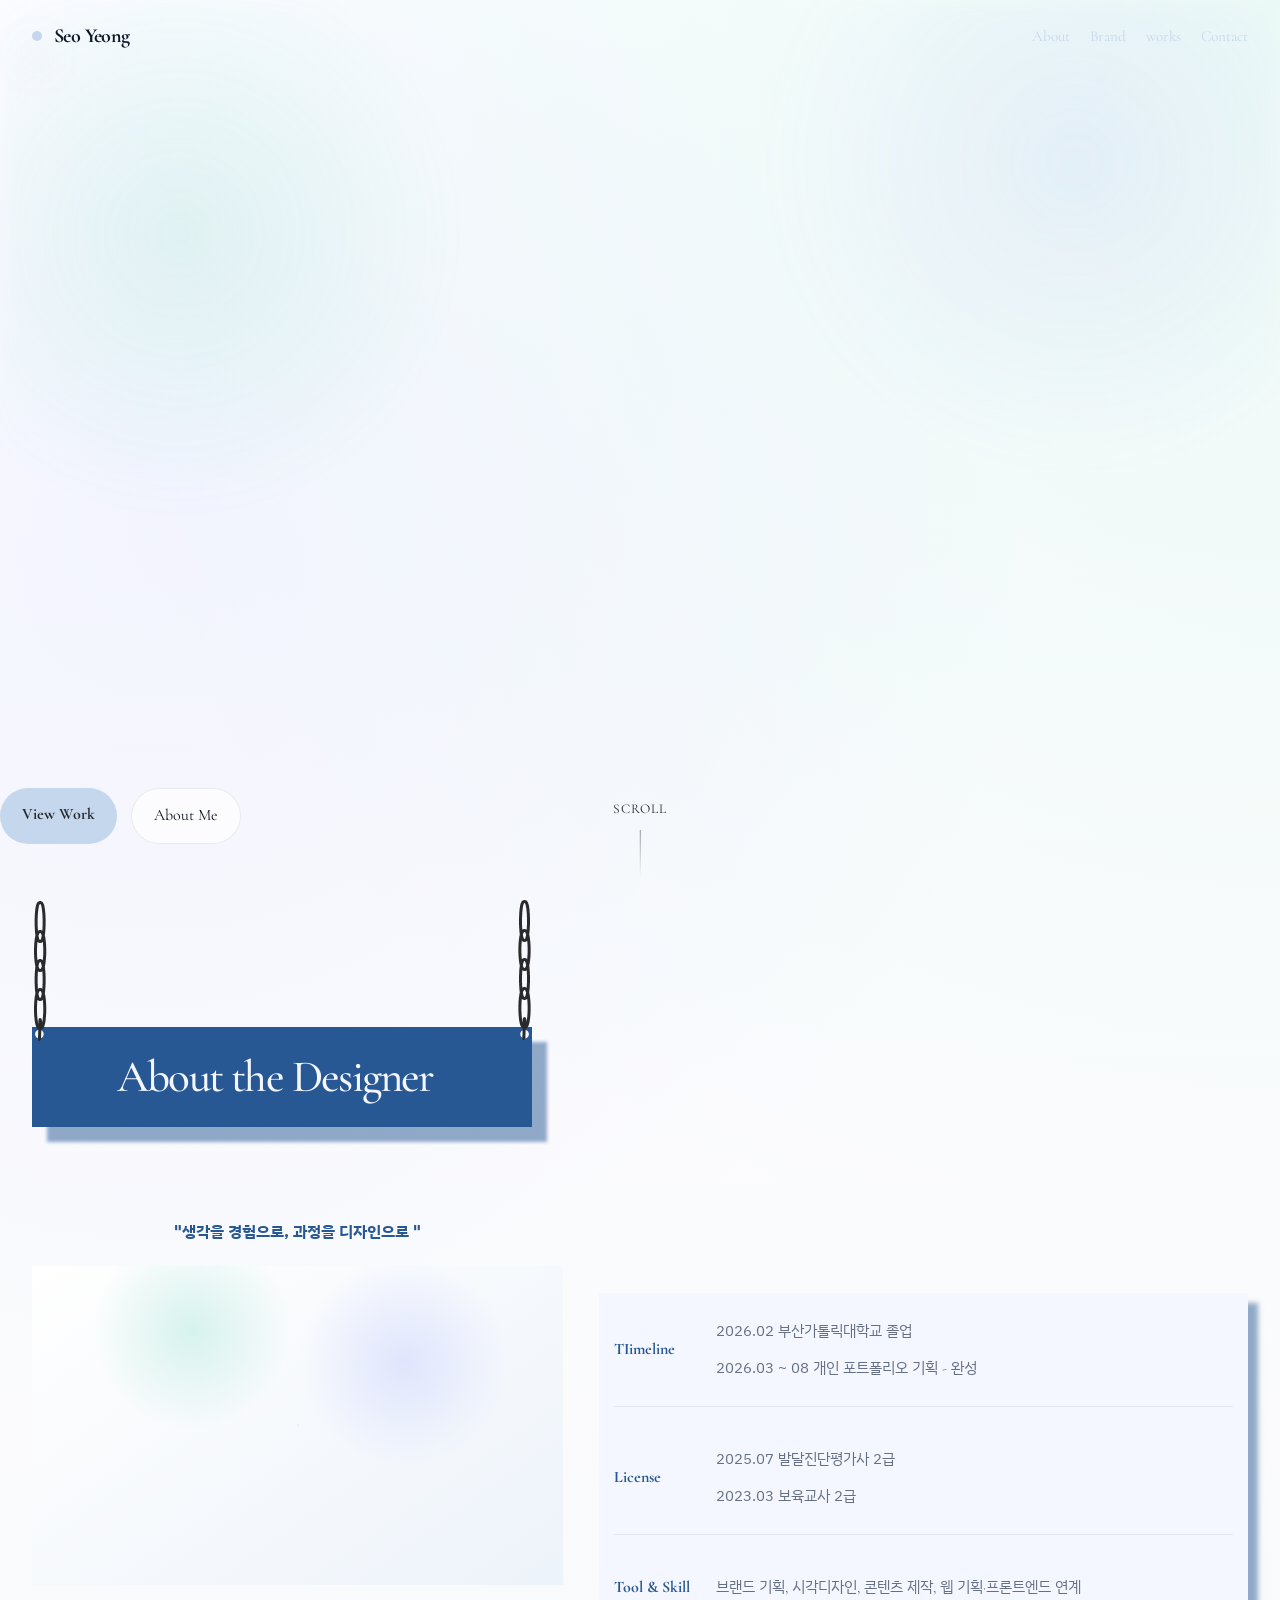
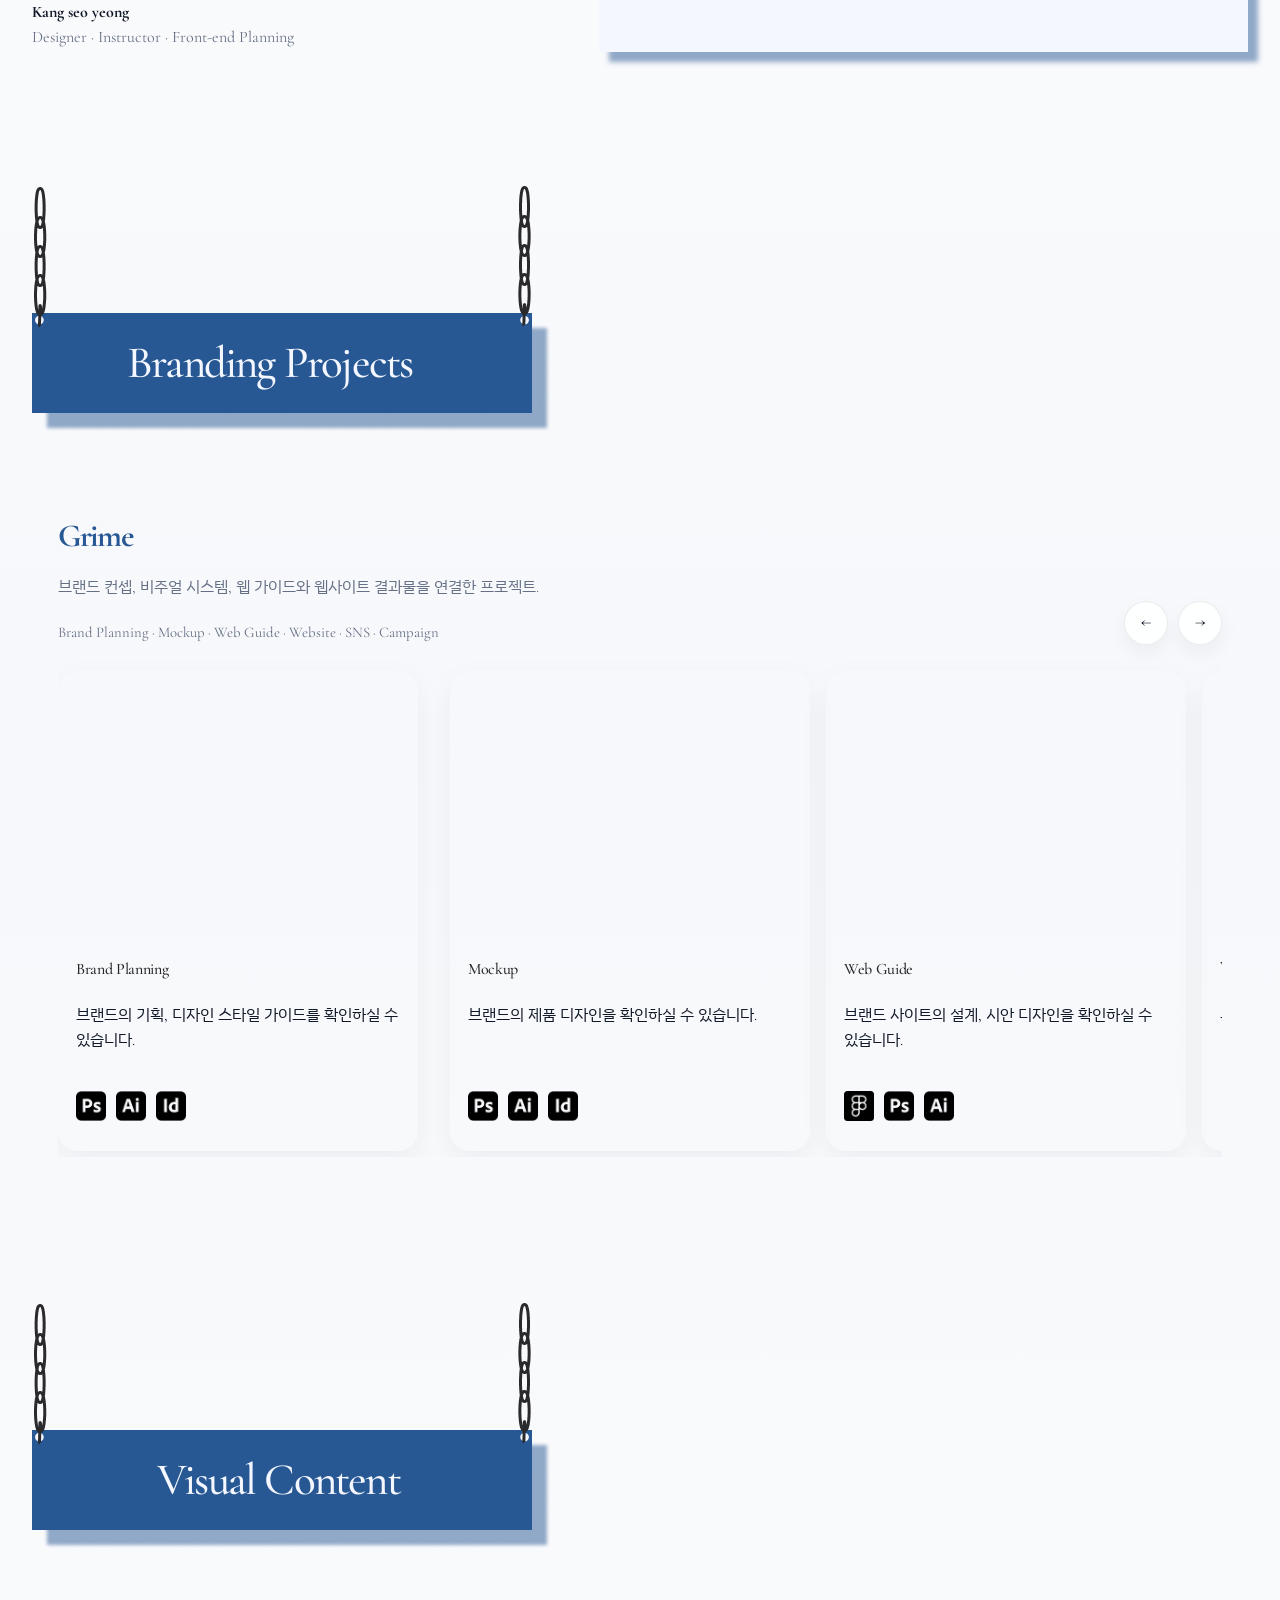
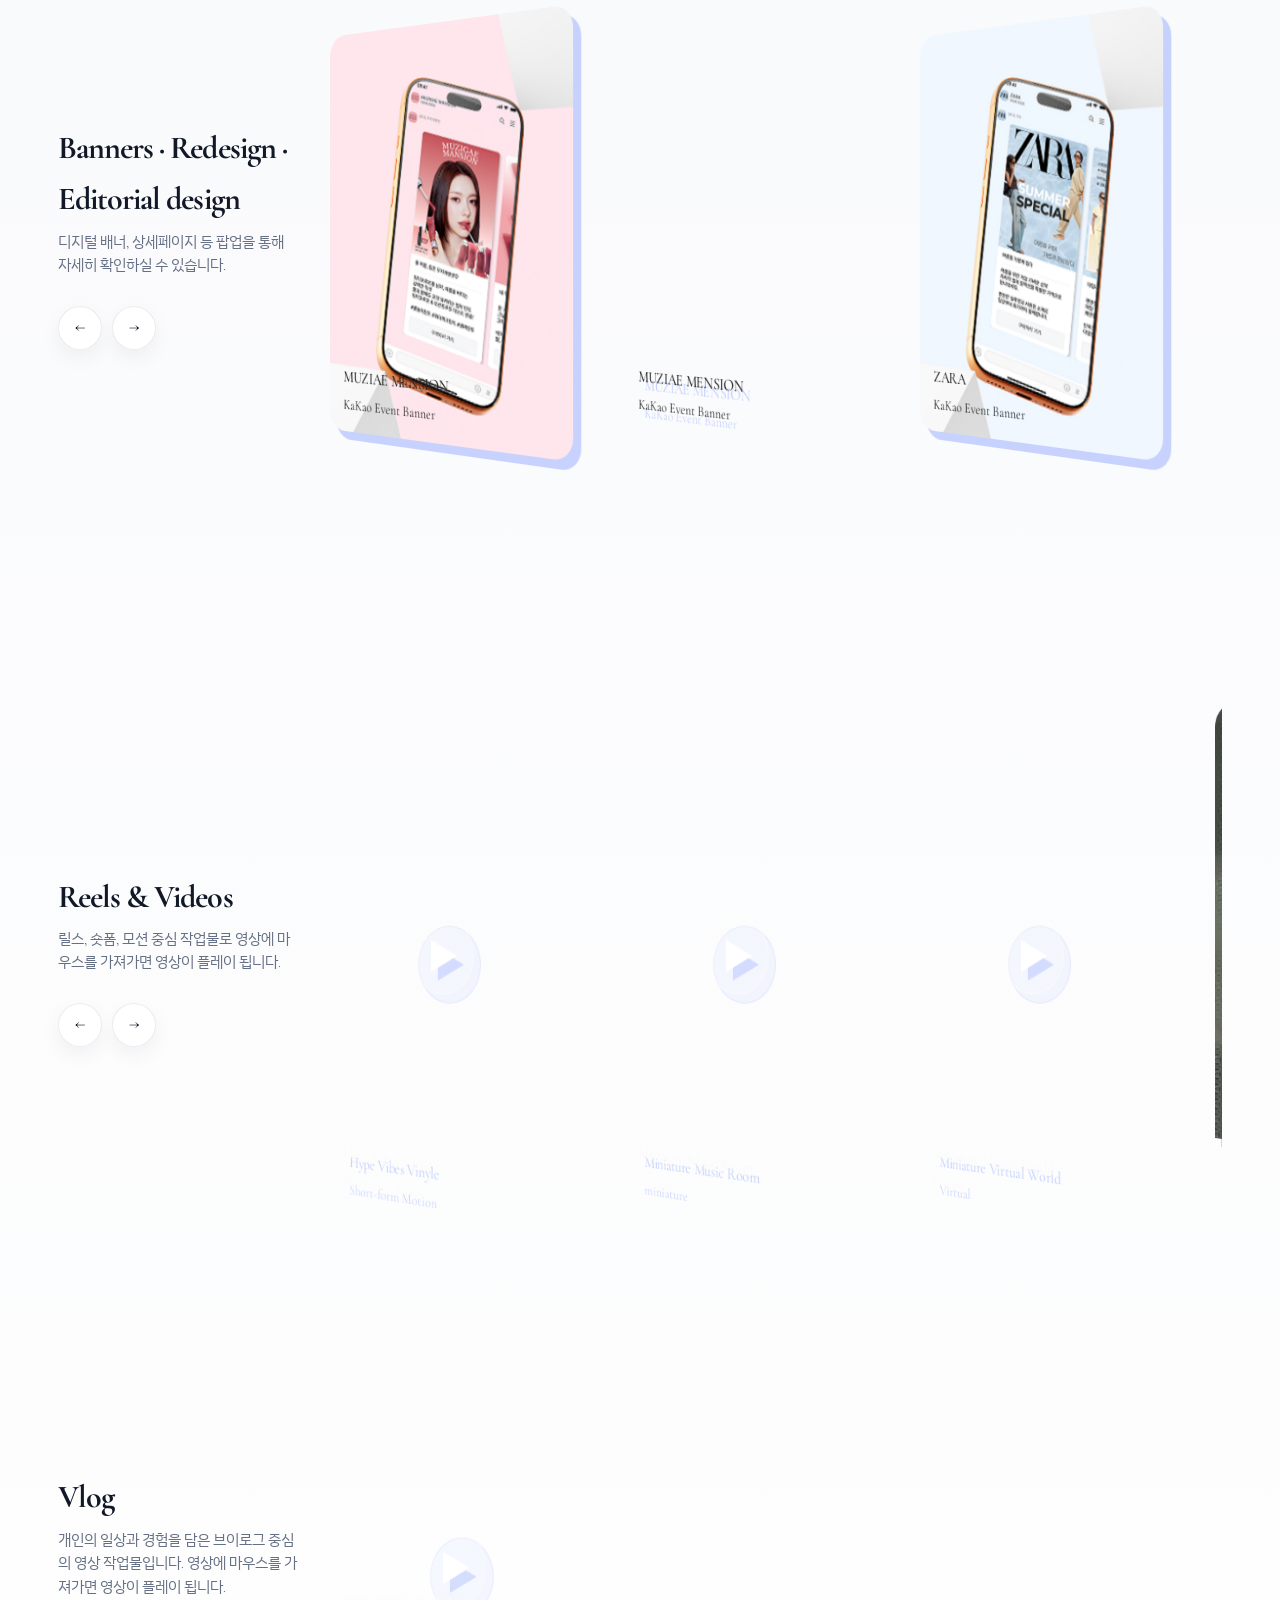
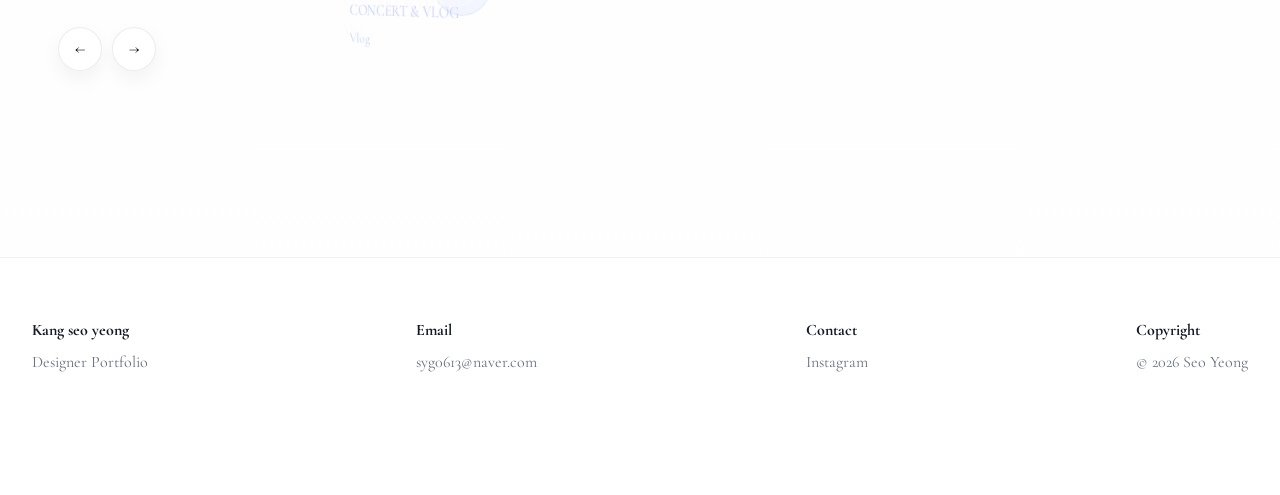
==== commit fb800b51: "08_27" ====
--- a/index.html
+++ b/index.html
@@ -494,10 +494,8 @@
                 data-modal-note-title="Editable Note"
                 data-modal-note="콘서트와 생일카페 방문 경험을 짧은 흐름으로 구성하여, 현장의 분위기와 개인적인 경험을 자연스럽게 전달하는데 집중했습니다."
                 data-modal-link="https://example.com"
-                data-modal-media="./video/mini_vlog.mp4">
-                <video class="thumb-video" muted loop playsinline preload="metadata">
-                  <source src="./video/mini_vlog.mp4" type="video/mp4" />
-                </video>
+                data-modal-media="./assets/img/vlog/mini_img.png">
+                <img src="./assets/img/vlog/mini_img.png" alt="">
                 <div class="thumb-play-button" aria-hidden="true">
                   <span class="thumb-play-icon"></span>
                 </div>
@@ -549,9 +547,9 @@
                 data-modal-note-title="Editable Note"
                 data-modal-note="1월과 2월의 콘서트 경험과 일상을 하나의 영상으로 구성하여, 현장의 분위기와 개인적인 순간을 자연스럽게 기록했습니다."
                 data-modal-link="https://example.com"
-                data-modal-media="./video/vlog_01.mp4" data-modal-ratio="16 / 9">
+                data-modal-media="" data-modal-ratio="16 / 9">
                 <video class="thumb-video" muted loop playsinline preload="metadata">
-                  <source src="./video/vlog_01.mp4" type="video/mp4" />
+                  <source src="" type="video/mp4" />
                 </video>
                 <div class="thumb-play-button" aria-hidden="true">
                   <span class="thumb-play-icon"></span>
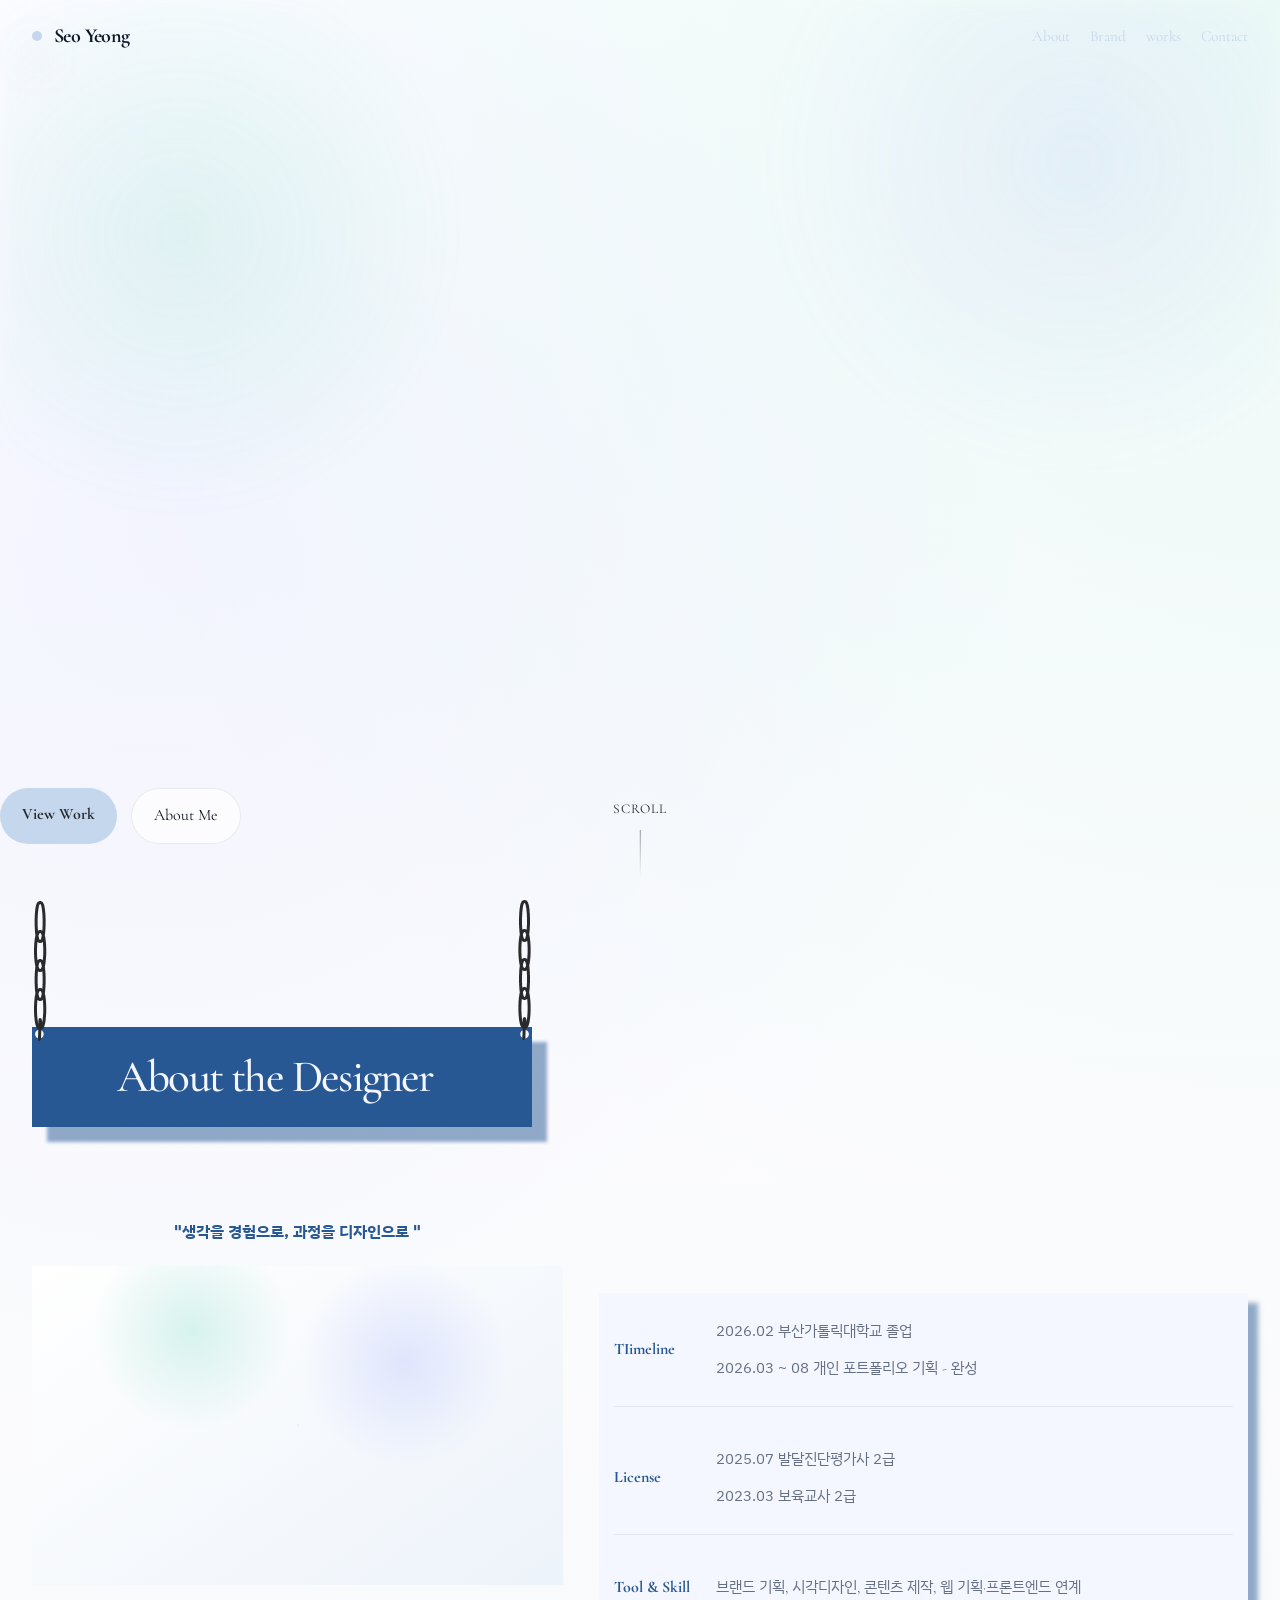
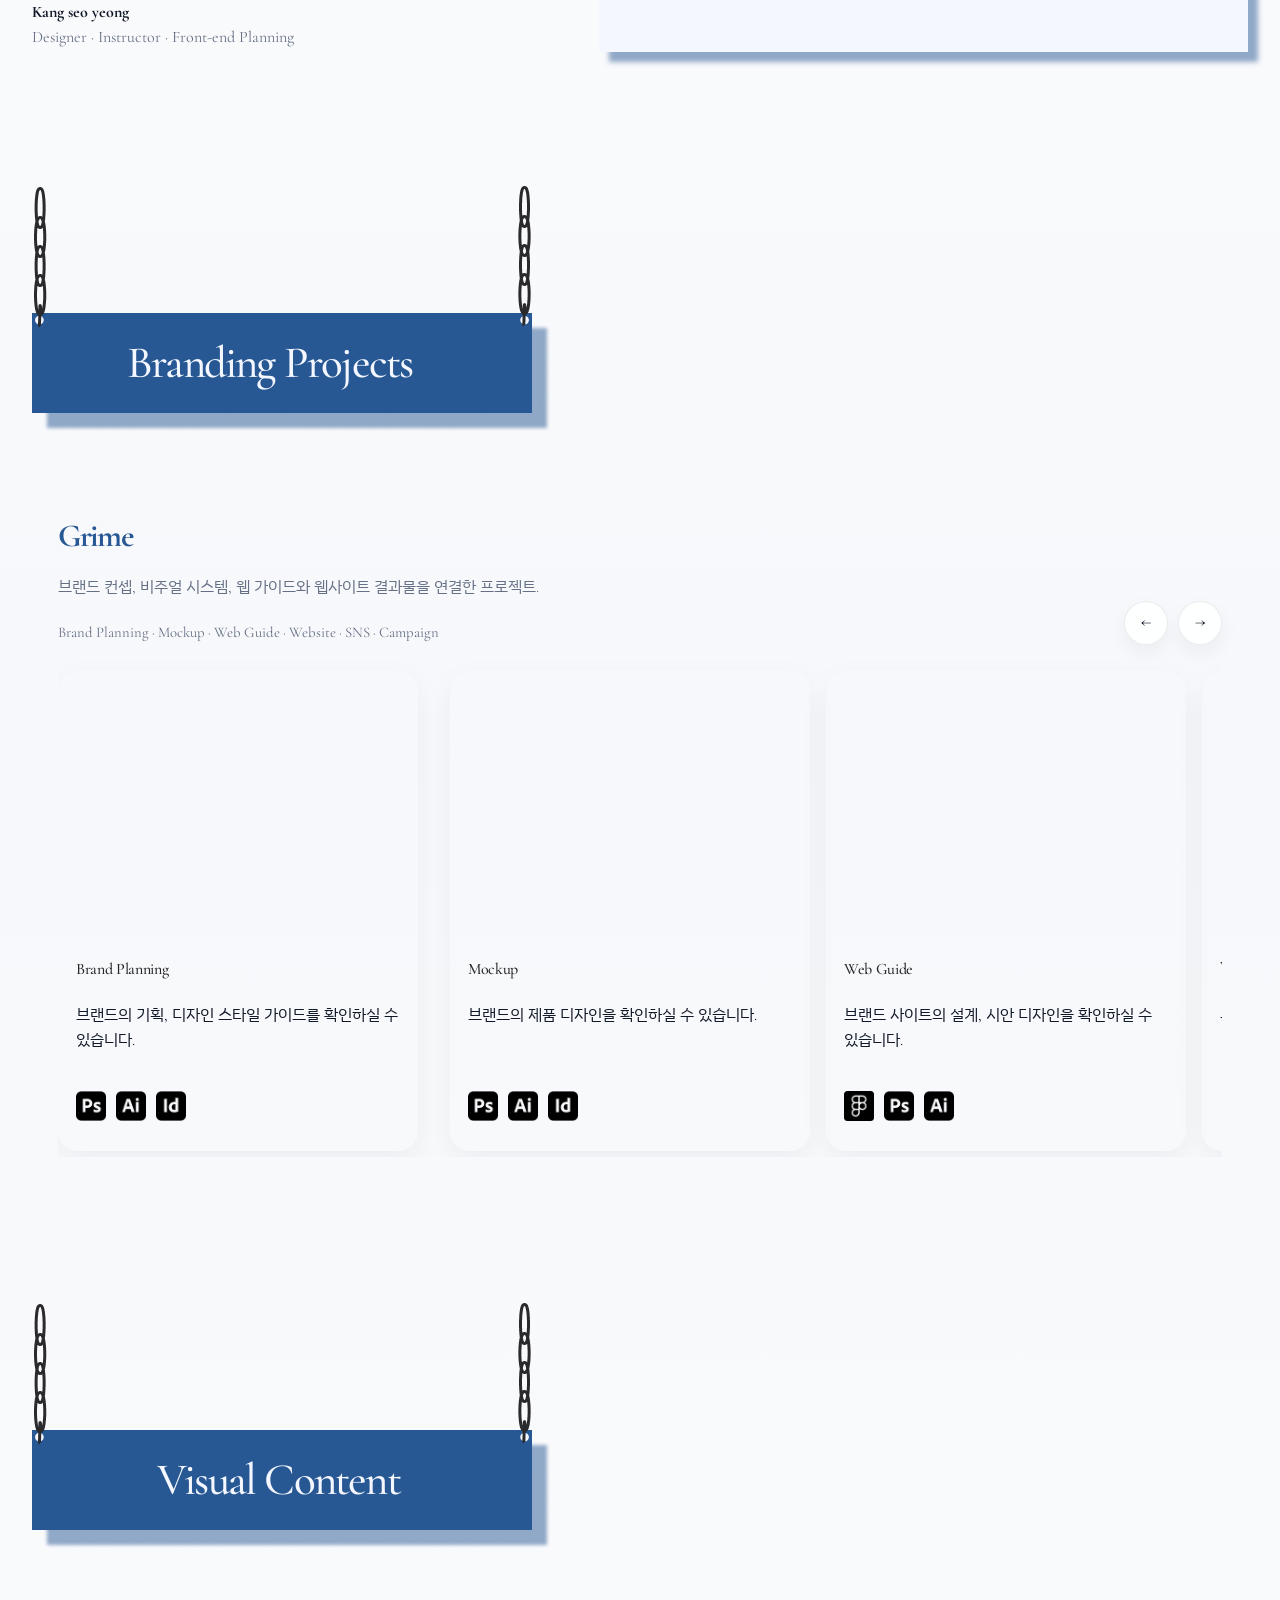
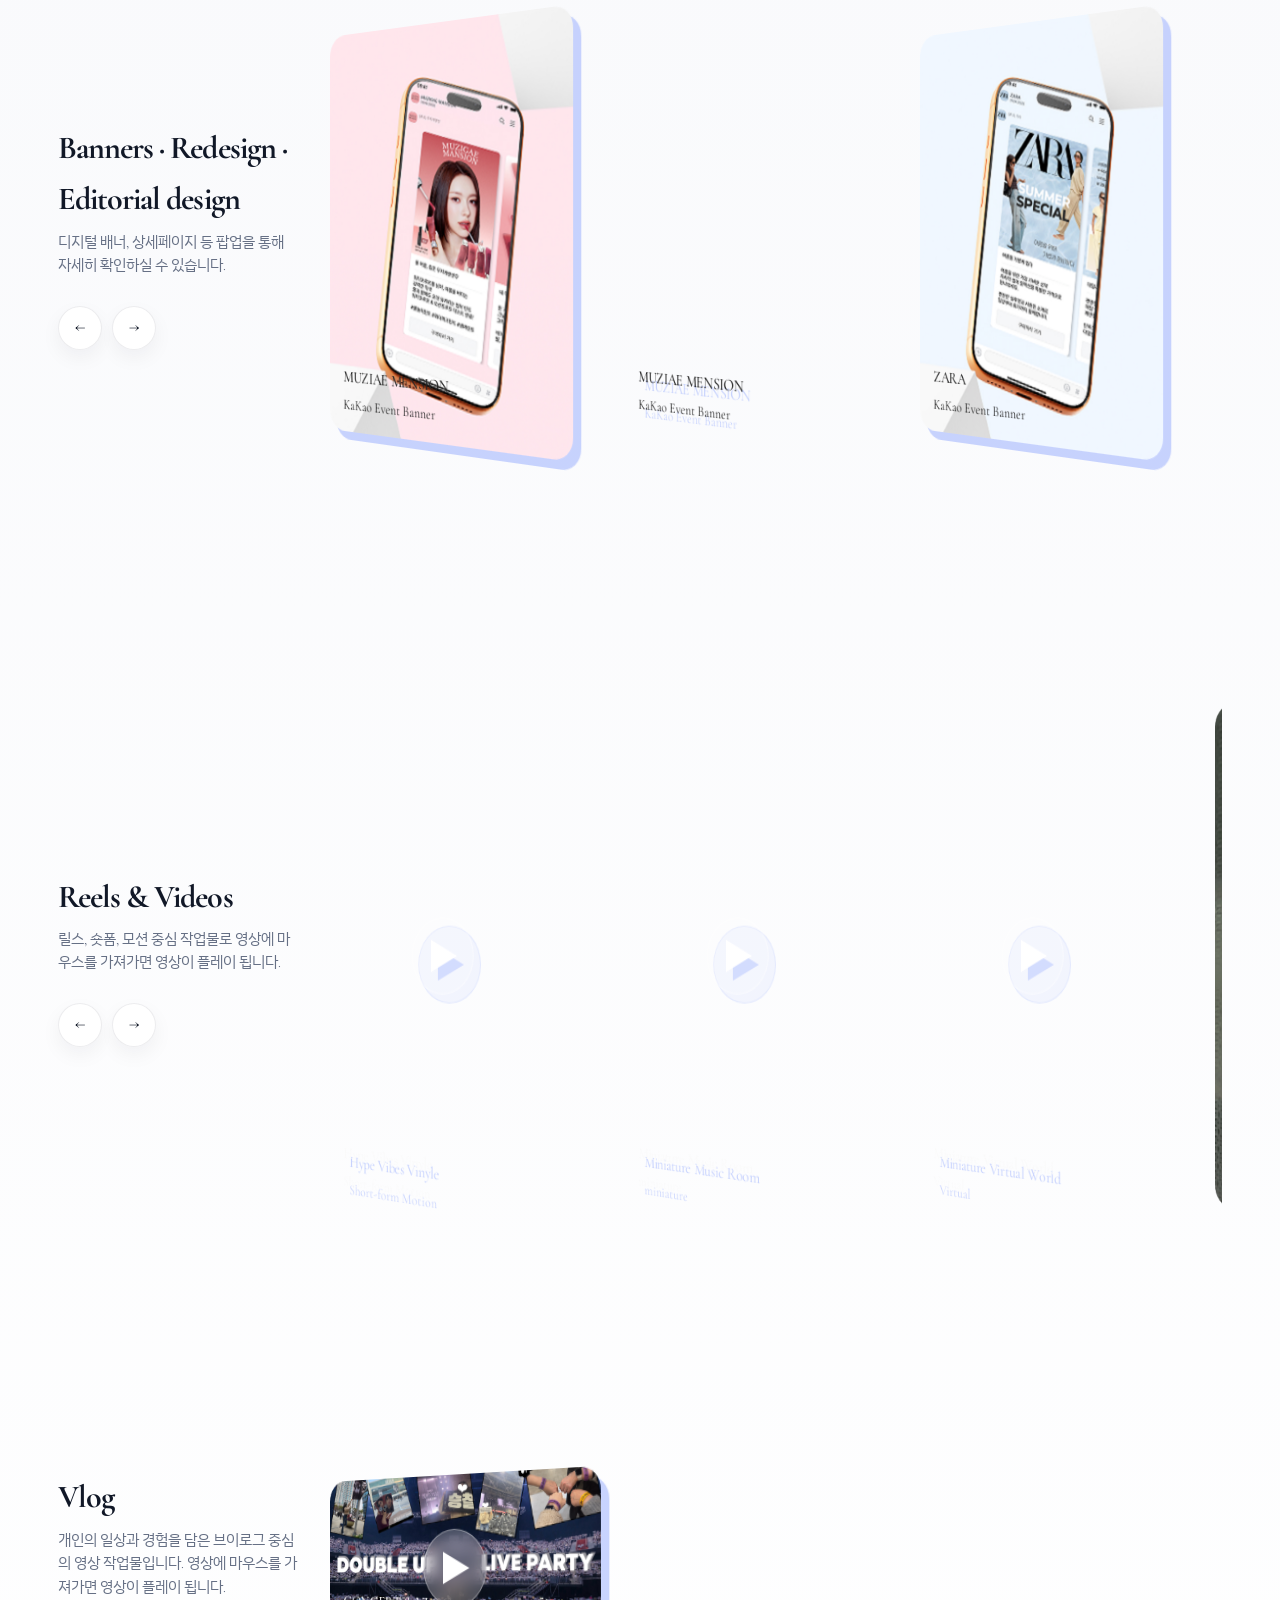
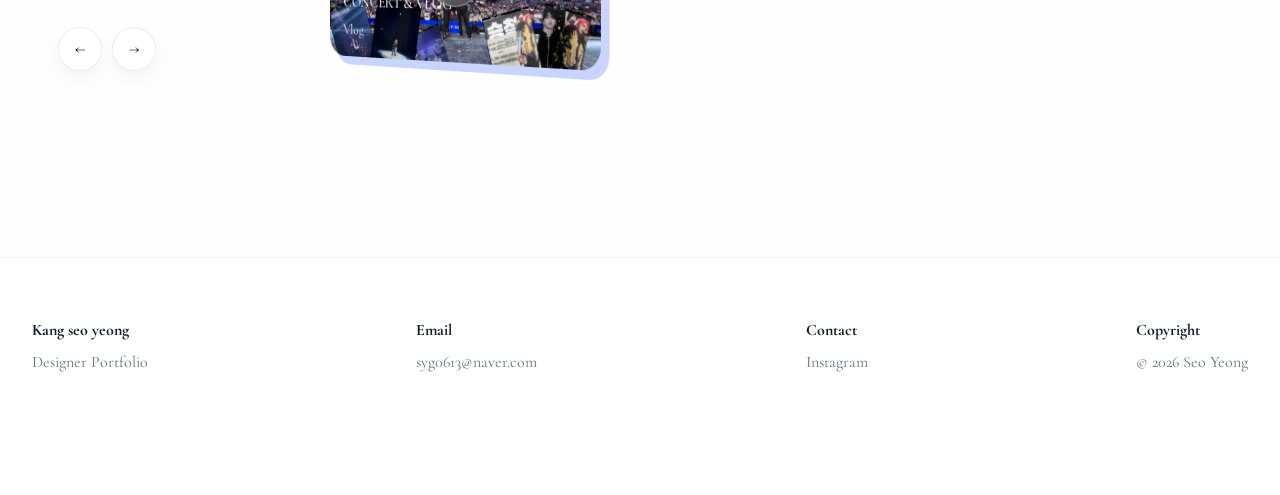
==== commit e7e31203: "08_27(2)" ====
--- a/index.html
+++ b/index.html
@@ -494,8 +494,8 @@
                 data-modal-note-title="Editable Note"
                 data-modal-note="콘서트와 생일카페 방문 경험을 짧은 흐름으로 구성하여, 현장의 분위기와 개인적인 경험을 자연스럽게 전달하는데 집중했습니다."
                 data-modal-link="https://example.com"
-                data-modal-media="./assets/img/vlog/mini_img.png">
-                <img src="./assets/img/vlog/mini_img.png" alt="">
+                data-modal-media="https://youtube.com/embed/ZjIcWMPGAyo">
+                <img src="./assets/img/vlog/mini_img.jpg" alt="">
                 <div class="thumb-play-button" aria-hidden="true">
                   <span class="thumb-play-icon"></span>
                 </div>
@@ -547,10 +547,8 @@
                 data-modal-note-title="Editable Note"
                 data-modal-note="1월과 2월의 콘서트 경험과 일상을 하나의 영상으로 구성하여, 현장의 분위기와 개인적인 순간을 자연스럽게 기록했습니다."
                 data-modal-link="https://example.com"
-                data-modal-media="" data-modal-ratio="16 / 9">
-                <video class="thumb-video" muted loop playsinline preload="metadata">
-                  <source src="" type="video/mp4" />
-                </video>
+                data-modal-media="https://youtube.com/embed/XbIFgUSzJCU" data-modal-ratio="16 / 9">
+                <img src="./assets/img/vlog/vlog_IMG.png" alt="">
                 <div class="thumb-play-button" aria-hidden="true">
                   <span class="thumb-play-icon"></span>
                 </div>
--- a/assets/css/style.css
+++ b/assets/css/style.css
@@ -1299,6 +1299,12 @@
   display: block;
 }
 
+.modal-hero-media iframe {
+  width: 100%;
+  height: 100%;
+  border: 0;
+  display: block;
+}
 
 
 /* ===== Modal gallery variants: poster / banner / cardnews ===== */
